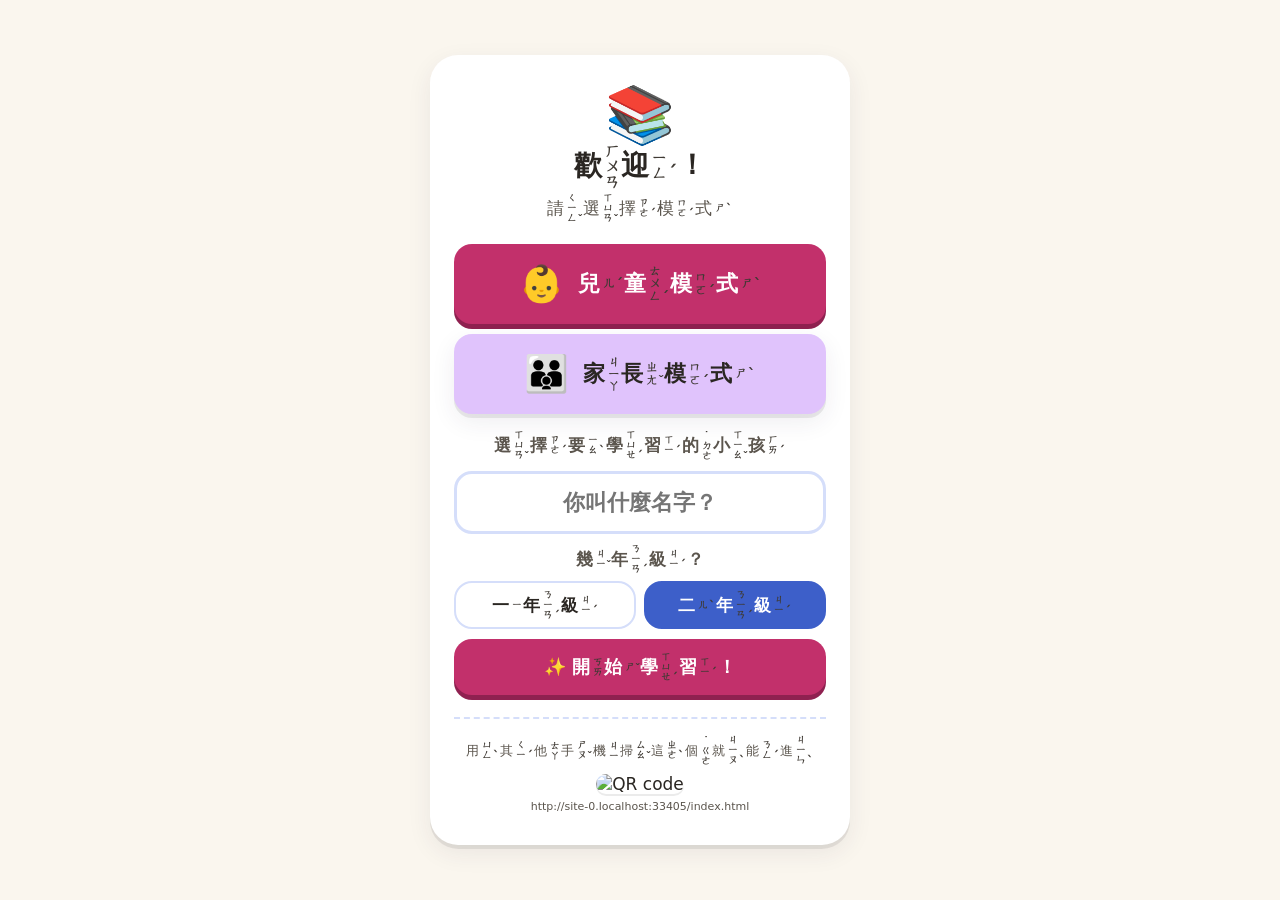
==== index.html @ 781835d9 "一年級國語第一課紙上聽寫（國字、部首、筆畫、語詞），11/19考試提醒 Co-Authored-By: Claude Opus 5.5 <noreply@anthropic.com> Claude-S" ====
<!DOCTYPE html>
<html lang="zh-Hant">
<head>
  <meta charset="UTF-8" />
  <meta name="viewport" content="width=device-width, initial-scale=1.0, maximum-scale=5.0" />
  <meta name="theme-color" content="#ff6fa3" />
  <title>再興 英文・國語・數學 複習 📚</title>
  <link rel="icon" href="data:image/svg+xml,%3Csvg xmlns='http://www.w3.org/2000/svg' viewBox='0 0 100 100'%3E%3Ctext y='.9em' font-size='90'%3E📚%3C/text%3E%3C/svg%3E" />
  <link rel="stylesheet" href="styles.css?v=20261118a" />
</head>
<body>
  <div id="app"></div>
  <script src="data-g1.js?v=20261118a"></script>
  <script src="data.js?v=20261118a"></script>
  <script src="data-zh.js?v=20261118a"></script>
  <script src="data-math.js?v=20261118a"></script>
  <script src="app.js?v=20261118a"></script>
  <script src="sync.js?v=20261118a"></script>
  <script src="modes-guard.js?v=20261118a"></script>
  <script src="modes-play.js?v=20261118a"></script>
  <script src="modes-extra.js?v=20261118a"></script>
  <script src="modes-pen.js?v=20261118a"></script>
  <script src="modes-zh.js?v=20261118a"></script>
  <script src="modes-tone.js?v=20261118a"></script>
  <script src="modes-bopo.js?v=20261118a"></script>
  <script src="modes-zh2.js?v=20261118a"></script>
  <script src="modes-games.js?v=20261118a"></script>
  <script src="modes-learn.js?v=20261118a"></script>
  <script src="modes-blocks.js?v=20261118a"></script>
  <script src="modes-quest.js?v=20261118a"></script>
  <script src="modes-night.js?v=20261118a"></script>
  <script src="modes-math.js?v=20261118a"></script>
  <script src="modes-math2.js?v=20261118a"></script>
  <script src="modes-sheet.js?v=20261118a"></script>
  <script src="data-midterm.js?v=20261118a"></script>
  <script src="modes-midterm.js?v=20261118a"></script>
  <script src="modes-teach.js?v=20261118a"></script>
  <script src="parent.js?v=20261118a"></script>
</body>
</html>
---- styles.css ----
/* === Design tokens === */
:root {
  --font-scale: 1;
  /* 🎨 閱讀配色（家長：適合小孩練習閱讀）：米白紙張底、深棕灰字（對比 13:1）、注音也用深色；按鈕顏色加深，白字對比都 ≥ 4.5:1 */
  --bopo: #3f3a34;
  --line: #e7dccb;
  --bg: #faf6ee;
  --bg-soft: #fffdf8;
  --ink: #2a2622;
  --ink-soft: #5b554d;
  --primary: #3d5fc9;
  --primary-soft: #d5defa;
  --accent: #c2306b;
  --accent-soft: #fbe1ec;
  --success: #1c7d58;
  --success-soft: #c8f0e3;
  --warn: #b35900;
  --warn-soft: #ffe2c2;
  --danger: #c0392b;
  --danger-soft: #ffd1d1;
  --candy-1: #ffd6e0;
  --candy-2: #cdeafe;
  --candy-3: #d0f4de;
  --candy-4: #fff5ba;
  --candy-5: #e0c3fc;
  --shadow: 0 4px 0 rgba(0,0,0,0.08), 0 8px 24px rgba(45,42,74,0.08);
  --radius: 18px;
  --radius-lg: 28px;
  --font: "Comic Sans MS", "PingFang TC", "Microsoft JhengHei", system-ui, -apple-system, sans-serif;
}

* { box-sizing: border-box; }
html, body { margin: 0; padding: 0; }
body {
  font-family: var(--font);
  background: linear-gradient(180deg, var(--bg) 0%, #fff 100%);
  color: var(--ink);
  min-height: 100vh;
  -webkit-tap-highlight-color: transparent;
  font-size: calc(15px * var(--font-scale));
}
@media (min-width: 768px) {
  body { font-size: calc(16px * var(--font-scale)); }
}
@media (min-width: 1024px) {
  body { font-size: calc(17px * var(--font-scale)); }
}

button {
  font-family: inherit;
  cursor: pointer;
  border: none;
  background: none;
  color: inherit;
}

/* === 注音 — 漢字 + 注音欄並排，垂直置中（台灣課本習慣） ===
   結構：<span.zh-pair>
            <span.zh-base>漢字</span>
            <span.zh-bopo>
              <span.bopo-tone>聲調</span>  // ˊˇˋ 在最後一個符號右邊；輕聲 ˙ 在最上方
              <span.bopo-char>注音字</span>
              <span.bopo-char>注音字</span>
            </span>
         </span>
   - .zh-pair: inline-flex，將漢字和注音欄並排，align-items: center → 垂直至中
   - vertical-align: middle 讓整組與旁邊文字（emoji/英文）的中心對齊
   - line-height: 1 避免行高擠壓注音 */
.zh-pair {
  display: inline-flex;
  flex-direction: row;
  align-items: center;
  vertical-align: middle;
  line-height: 1;
  margin-right: 1px;
}
.zh-base {
  display: inline-block;
  line-height: 1;
}
.zh-bopo {
  /* 第 1 欄：注音符號由上往下；第 2 欄：聲調，和最後一個符號同一列 */
  display: inline-grid;
  grid-template-columns: auto;
  grid-auto-rows: auto;
  align-content: center;
  justify-items: center;
  font-size: 0.5em;
  line-height: 1;
  color: var(--ink-soft);
  font-family: "PingFang TC", "Microsoft JhengHei", "Heiti TC", sans-serif;
  font-weight: 700;
  user-select: none;
  letter-spacing: 0;
  white-space: nowrap;
  margin-left: 2px;
}
.bopo-char {
  display: block;
  grid-column: 1;
  line-height: 1;
}
/* 聲調 ˊ ˇ ˋ：最後一個注音符號的右邊（偏上） */
.bopo-tone {
  display: block;
  grid-column: 2;
  line-height: 1;
  font-size: 1.1em;
  font-weight: 900;
  align-self: start;
  justify-self: start;
  margin-left: 1px;
}
/* 輕聲 ˙：最上方、置中 */
.bopo-tone--neutral {
  grid-column: 1;
  grid-row: auto;
  justify-self: center;
  margin-left: 0;
}
/* 注音最小 9px：小字（按鈕、說明）旁的注音也看得清楚 */
.zh-bopo { font-size: max(0.5em, 9px); }
/* Tablet+: bigger bopomofo */
@media (min-width: 768px) {
  .zh-bopo { font-size: max(0.55em, 10px); margin-left: 3px; }
}
/* Give rows containing bopomofo enough vertical room so 3-bopo + tone
   never bumps into the next line. */
.hero, .section, .word-row, .sentence-card, .btn, .cat-card,
.profile-pill, .session-row, .struggle-row, .unit-bar, .kid-stats {
  line-height: 1.5;
}

/* === Header === */
.header {
  position: sticky;
  top: 0;
  z-index: 10;
  background: rgba(255, 248, 240, 0.95);
  backdrop-filter: blur(8px);
  border-bottom: 2px solid var(--primary-soft);
  padding: 10px 12px;
  display: flex;
  align-items: center;
  gap: 8px;
}
.header__back {
  min-width: 48px;
  min-height: 48px;
  border-radius: var(--radius);
  background: var(--primary-soft);
  font-size: 24px;
  display: grid;
  place-items: center;
}
.header__back:hover { background: var(--primary); color: white; }
.header__title {
  flex: 1;
  font-size: calc(20px * var(--font-scale));
  font-weight: 800;
  text-align: center;
}
.header__progress {
  min-width: 60px;
  text-align: right;
  font-weight: 700;
  font-size: calc(16px * var(--font-scale));
  color: var(--ink-soft);
}
.header__tools {
  display: flex;
  gap: 4px;
  align-items: center;
}
.tool-btn {
  width: 36px;
  height: 36px;
  border-radius: 12px;
  background: var(--candy-2);
  font-size: 14px;
  font-weight: 800;
  display: grid;
  place-items: center;
}
.tool-btn--on { background: var(--success); color: white; }

/* === Layout === */
.app {
  max-width: 880px;
  margin: 0 auto;
  padding: 20px 16px 80px;
}

.section {
  margin-top: 28px;
}
.section__title {
  font-size: calc(22px * var(--font-scale));
  font-weight: 800;
  margin: 0 0 12px 0;
  display: flex;
  align-items: center;
  gap: 8px;
}

/* === Profile gate === */
.profile-gate {
  min-height: 100vh;
  display: grid;
  place-items: center;
  padding: 20px;
}
.profile-card {
  max-width: 420px;
  width: 100%;
  background: white;
  border-radius: var(--radius-lg);
  padding: 32px 24px;
  box-shadow: var(--shadow);
  text-align: center;
}
.profile-card h1 { font-size: 28px; margin: 0 0 4px; }
.profile-card p { color: var(--ink-soft); margin: 0 0 20px; }
.profile-card input {
  width: 100%;
  padding: 16px;
  font-size: 22px;
  font-weight: 800;
  border-radius: var(--radius);
  border: 3px solid var(--primary-soft);
  text-align: center;
  font-family: inherit;
}
.profile-card input:focus { outline: none; border-color: var(--primary); }
.profile-list {
  display: grid;
  gap: 8px;
  margin-top: 16px;
}
.profile-pill {
  display: flex;
  align-items: center;
  gap: 12px;
  background: var(--candy-2);
  border-radius: var(--radius);
  padding: 12px 16px;
  font-size: 18px;
  font-weight: 700;
}
.profile-pill button {
  margin-left: auto;
  font-size: 14px;
  color: var(--ink-soft);
  text-decoration: underline;
}

.user-chip {
  background: var(--candy-3);
  padding: 6px 12px;
  border-radius: 999px;
  font-weight: 800;
  font-size: 14px;
  display: inline-flex;
  align-items: center;
  gap: 6px;
}

/* === Home hero === */
.hero {
  background: linear-gradient(135deg, var(--accent-soft), var(--candy-2));
  border-radius: var(--radius-lg);
  padding: 24px;
  box-shadow: var(--shadow);
}
.hero__date {
  font-size: calc(15px * var(--font-scale));
  color: var(--ink-soft);
  margin-bottom: 4px;
}
.hero__title {
  font-size: calc(28px * var(--font-scale));
  font-weight: 900;
  margin: 0 0 16px 0;
  line-height: 1.2;
}
.hero__title small {
  display: block;
  font-size: calc(15px * var(--font-scale));
  color: var(--ink-soft);
  font-weight: 600;
  margin-top: 4px;
}
.hero__words {
  display: flex;
  flex-wrap: wrap;
  gap: 8px;
  margin: 12px 0 16px;
}
.hero__chip {
  background: white;
  padding: 8px 14px;
  border-radius: 999px;
  font-weight: 700;
  font-size: calc(18px * var(--font-scale));
  box-shadow: 0 2px 0 rgba(0,0,0,0.06);
}
.hero__sentence {
  background: white;
  padding: 14px 16px;
  border-radius: var(--radius);
  margin-bottom: 16px;
  font-size: calc(18px * var(--font-scale));
  font-weight: 700;
  display: flex;
  align-items: center;
  gap: 10px;
}
.hero__sentence small {
  display: block;
  color: var(--ink-soft);
  font-weight: 500;
  font-size: calc(14px * var(--font-scale));
  margin-top: 4px;
}
.hero__buttons {
  display: grid;
  grid-template-columns: repeat(2, 1fr);
  gap: 10px;
}

/* === Big buttons === */
.btn {
  min-height: 56px;
  padding: 12px 20px;
  border-radius: var(--radius);
  font-weight: 800;
  font-size: calc(18px * var(--font-scale));
  background: var(--primary);
  color: white;
  box-shadow: var(--shadow);
  transition: transform 0.05s, box-shadow 0.05s;
  display: inline-flex;
  align-items: center;
  justify-content: center;
  gap: 8px;
}
.btn:hover { transform: translateY(-2px); }
.btn:active { transform: translateY(2px); box-shadow: 0 1px 0 rgba(0,0,0,0.08); }
.btn--accent { background: var(--accent); }
.btn--success { background: var(--success); }
.btn--warn { background: var(--warn); }
.btn--danger { background: var(--danger); }
.btn--ghost {
  background: white;
  color: var(--ink);
  border: 2px solid var(--primary-soft);
  box-shadow: 0 2px 0 rgba(0,0,0,0.04);
}
.btn--full { width: 100%; }
.btn--xl { font-size: calc(22px * var(--font-scale)); min-height: 68px; }

/* === Star jar === */
.star-jar {
  background: white;
  border-radius: var(--radius);
  padding: 14px 18px;
  display: flex;
  align-items: center;
  gap: 12px;
  box-shadow: 0 2px 0 rgba(0,0,0,0.04);
}
.star-jar__icon { font-size: 32px; }
.star-jar__count { font-size: calc(20px * var(--font-scale)); font-weight: 900; }
.star-jar__label { font-size: calc(13px * var(--font-scale)); color: var(--ink-soft); }

/* === Streak chip === */
.streak {
  display: inline-flex;
  align-items: center;
  gap: 4px;
  background: var(--warn-soft);
  color: var(--warn);
  font-weight: 800;
  padding: 4px 10px;
  border-radius: 999px;
  font-size: 14px;
  margin-left: 6px;
}
.streak--big {
  font-size: calc(18px * var(--font-scale));
  padding: 6px 14px;
  background: var(--warn);
  color: white;
}

/* === Week grid === */
.weeks {
  display: grid;
  grid-template-columns: repeat(auto-fill, minmax(120px, 1fr));
  gap: 10px;
}
.week-card {
  background: white;
  border-radius: var(--radius);
  padding: 14px 12px;
  box-shadow: var(--shadow);
  text-align: left;
  border: 3px solid transparent;
  transition: transform 0.05s;
}
.week-card:hover { transform: translateY(-2px); }
.week-card--current { border-color: var(--accent); background: var(--accent-soft); }
.week-card--exam { background: var(--warn-soft); }
.week-card__num {
  font-size: calc(14px * var(--font-scale));
  color: var(--ink-soft);
  font-weight: 700;
}
.week-card__date {
  font-size: calc(12px * var(--font-scale));
  color: var(--ink-soft);
  margin-bottom: 4px;
}
.week-card__progress {
  font-size: calc(16px * var(--font-scale));
  font-weight: 800;
  margin-bottom: 6px;
}
.week-card__words {
  font-size: calc(13px * var(--font-scale));
  color: var(--ink-soft);
  line-height: 1.4;
  display: -webkit-box;
  -webkit-line-clamp: 2;
  -webkit-box-orient: vertical;
  overflow: hidden;
}

/* === Category grid === */
.categories {
  display: grid;
  grid-template-columns: repeat(auto-fill, minmax(150px, 1fr));
  gap: 12px;
}
.cat-card {
  border-radius: var(--radius-lg);
  padding: 20px 16px;
  box-shadow: var(--shadow);
  text-align: center;
  transition: transform 0.05s;
}
.cat-card:hover { transform: translateY(-3px) scale(1.02); }
.cat-card__emoji {
  font-size: 48px;
  display: block;
  margin-bottom: 8px;
}
.cat-card__name {
  font-size: calc(20px * var(--font-scale));
  font-weight: 900;
  margin-bottom: 2px;
}
.cat-card__name-en {
  font-size: calc(14px * var(--font-scale));
  color: var(--ink-soft);
  font-weight: 600;
  margin-bottom: 6px;
}
.cat-card__count {
  font-size: calc(13px * var(--font-scale));
  color: var(--ink-soft);
  font-weight: 700;
}

/* === Word list === */
.word-list {
  display: grid;
  grid-template-columns: repeat(auto-fill, minmax(220px, 1fr));
  gap: 10px;
}
.word-row {
  display: flex;
  align-items: center;
  gap: 12px;
  background: white;
  padding: 12px 14px;
  border-radius: var(--radius);
  box-shadow: 0 2px 0 rgba(0,0,0,0.04);
}
.word-row__emoji { font-size: 32px; }
.word-row__en { font-weight: 800; font-size: calc(18px * var(--font-scale)); }
.word-row__zh { font-size: calc(15px * var(--font-scale)); color: var(--ink-soft); }
.word-row__star {
  margin-left: auto;
  font-size: 22px;
}

/* === Mode chooser === */
.modes {
  display: grid;
  grid-template-columns: repeat(auto-fill, minmax(140px, 1fr));
  gap: 10px;
  margin-bottom: 20px;
}

/* === Flashcard === */
.flashcard-wrap {
  perspective: 1200px;
  margin: 24px auto;
  max-width: 480px;
}
.flashcard {
  position: relative;
  width: 100%;
  aspect-ratio: 4 / 5;
  transform-style: preserve-3d;
  transition: transform 0.5s;
  cursor: pointer;
}
.flashcard.flipped { transform: rotateY(180deg); }
.flashcard__face {
  position: absolute;
  inset: 0;
  border-radius: var(--radius-lg);
  background: white;
  box-shadow: var(--shadow);
  display: flex;
  flex-direction: column;
  align-items: center;
  justify-content: center;
  backface-visibility: hidden;
  padding: 20px;
  text-align: center;
}
.flashcard__face--back {
  transform: rotateY(180deg);
  background: linear-gradient(135deg, var(--candy-2), var(--candy-3));
}
.flashcard__emoji { font-size: 96px; line-height: 1; margin-bottom: 12px; }
.flashcard__en { font-size: calc(40px * var(--font-scale)); font-weight: 900; }
.flashcard__zh { font-size: calc(36px * var(--font-scale)); font-weight: 900; }
.flashcard__hint {
  position: absolute;
  bottom: 12px;
  left: 0; right: 0;
  text-align: center;
  font-size: calc(13px * var(--font-scale));
  color: var(--ink-soft);
}

.flash-controls {
  display: grid;
  grid-template-columns: 56px 1fr 56px;
  gap: 10px;
  align-items: center;
  margin: 16px 0;
}
.icon-btn {
  width: 56px;
  height: 56px;
  border-radius: 50%;
  background: var(--primary);
  color: white;
  font-size: 28px;
  display: grid;
  place-items: center;
  box-shadow: var(--shadow);
}
.icon-btn--big {
  width: 72px;
  height: 72px;
  font-size: 36px;
}
.icon-btn--accent { background: var(--accent); }
.icon-btn:disabled { opacity: 0.4; cursor: not-allowed; }
.flash-actions {
  display: grid;
  grid-template-columns: 1fr 1fr;
  gap: 10px;
}

/* === Quiz / Listening === */
.quiz-prompt {
  background: white;
  border-radius: var(--radius-lg);
  padding: 28px 20px;
  text-align: center;
  box-shadow: var(--shadow);
  margin-bottom: 20px;
}
.quiz-prompt__emoji { font-size: 80px; line-height: 1; }
.quiz-prompt__zh { font-size: calc(36px * var(--font-scale)); font-weight: 900; margin-top: 8px; }
.quiz-prompt__hint { font-size: calc(15px * var(--font-scale)); color: var(--ink-soft); margin-top: 6px; }
.quiz-options {
  display: grid;
  grid-template-columns: repeat(2, 1fr);
  gap: 10px;
}
.quiz-option {
  background: white;
  border: 3px solid var(--primary-soft);
  border-radius: var(--radius);
  padding: 18px 14px;
  font-size: calc(24px * var(--font-scale));
  font-weight: 800;
  min-height: 72px;
  text-align: center;
  transition: transform 0.05s;
}
.quiz-option:hover { transform: translateY(-2px); border-color: var(--primary); }
.quiz-option--correct { background: var(--success-soft); border-color: var(--success); }
.quiz-option--wrong { background: var(--danger-soft); border-color: var(--danger); }
.quiz-feedback {
  text-align: center;
  font-size: calc(22px * var(--font-scale));
  font-weight: 800;
  margin: 16px 0;
  min-height: 32px;
}
.quiz-feedback--correct { color: var(--success); }
.quiz-feedback--wrong { color: var(--danger); }

/* === Spelling === */
.spell-input {
  width: 100%;
  padding: 18px;
  font-size: calc(28px * var(--font-scale));
  font-weight: 800;
  border-radius: var(--radius);
  border: 3px solid var(--primary-soft);
  text-align: center;
  font-family: inherit;
  background: white;
}
.spell-input:focus { outline: none; border-color: var(--primary); }
.spell-hint {
  text-align: center;
  font-size: calc(20px * var(--font-scale));
  color: var(--ink-soft);
  margin-top: 8px;
  font-weight: 700;
  letter-spacing: 4px;
}
.spell-actions {
  display: grid;
  grid-template-columns: 1fr 1fr;
  gap: 10px;
  margin-top: 16px;
}

/* === Handwriting (canvas) === */
.write-card {
  background: white;
  border-radius: var(--radius-lg);
  padding: 20px;
  box-shadow: var(--shadow);
  margin-bottom: 14px;
  text-align: center;
}
.write-prompt {
  font-size: calc(22px * var(--font-scale));
  font-weight: 800;
  margin-bottom: 10px;
}
.write-canvas-wrap {
  position: relative;
  width: 100%;
  background: #fffdf6;
  border: 3px dashed var(--primary-soft);
  border-radius: var(--radius);
  overflow: hidden;
  touch-action: none;
}
.write-canvas {
  display: block;
  width: 100%;
  height: 220px;
  cursor: crosshair;
  touch-action: none;
}
.write-guide {
  position: absolute;
  inset: 0;
  display: grid;
  place-items: center;
  font-family: "Comic Sans MS", "Marker Felt", "Bradley Hand", cursive;
  font-weight: 900;
  font-size: 90px;
  color: rgba(45, 42, 74, 0.12);
  pointer-events: none;
  letter-spacing: 6px;
  user-select: none;
}
.write-guide--small { font-size: 56px; }
.write-actions {
  display: grid;
  grid-template-columns: 1fr 1fr;
  gap: 10px;
  margin-top: 14px;
}

/* === Sentence specific === */
.sentence-card {
  background: white;
  border-radius: var(--radius-lg);
  padding: 28px 20px;
  text-align: center;
  box-shadow: var(--shadow);
  margin-bottom: 16px;
}
.sentence-card__en {
  font-size: calc(28px * var(--font-scale));
  font-weight: 900;
  line-height: 1.4;
  margin-bottom: 12px;
}
.sentence-card__zh {
  font-size: calc(24px * var(--font-scale));
  color: var(--ink-soft);
  font-weight: 700;
}
.sentence-list {
  display: grid;
  gap: 10px;
}
.sentence-row {
  background: white;
  border-radius: var(--radius);
  padding: 14px 16px;
  box-shadow: 0 2px 0 rgba(0,0,0,0.04);
}
.sentence-row__week {
  font-size: calc(13px * var(--font-scale));
  color: var(--ink-soft);
  font-weight: 700;
}
.sentence-row__en {
  font-size: calc(20px * var(--font-scale));
  font-weight: 800;
  margin-top: 2px;
}
.sentence-row__zh {
  font-size: calc(16px * var(--font-scale));
  color: var(--ink-soft);
  margin-top: 2px;
}
.sentence-row--current {
  border: 3px solid var(--accent);
  background: var(--accent-soft);
}

.blank-suggest {
  display: flex;
  flex-wrap: wrap;
  gap: 8px;
  justify-content: center;
  margin-top: 16px;
}
.blank-suggest button {
  background: white;
  border: 2px solid var(--primary-soft);
  border-radius: 999px;
  padding: 10px 18px;
  font-weight: 800;
  font-size: calc(20px * var(--font-scale));
  min-height: 48px;
}
.blank-suggest button:hover { border-color: var(--primary); }
.blank-suggest button.picked { background: var(--success-soft); border-color: var(--success); }

/* === Custom exam picker === */
.unit-pick {
  display: grid;
  grid-template-columns: repeat(auto-fill, minmax(180px, 1fr));
  gap: 10px;
}
.unit-pick__item {
  border-radius: var(--radius);
  padding: 14px 16px;
  box-shadow: var(--shadow);
  cursor: pointer;
  border: 3px solid transparent;
  text-align: left;
  position: relative;
}
.unit-pick__item.checked { border-color: var(--success); }
.unit-pick__item.checked::after {
  content: "✓";
  position: absolute;
  top: 6px;
  right: 10px;
  background: var(--success);
  color: white;
  width: 28px;
  height: 28px;
  border-radius: 50%;
  display: grid;
  place-items: center;
  font-weight: 900;
}
.unit-pick__name { font-size: calc(18px * var(--font-scale)); font-weight: 900; margin-bottom: 4px; }
.unit-pick__count { font-size: calc(13px * var(--font-scale)); color: var(--ink-soft); }
.unit-pick__emoji { font-size: 28px; margin-right: 6px; }

.exam-options {
  display: grid;
  grid-template-columns: repeat(auto-fill, minmax(120px, 1fr));
  gap: 8px;
}
.exam-options button {
  padding: 12px 8px;
  border-radius: var(--radius);
  background: var(--candy-2);
  font-weight: 800;
  font-size: calc(16px * var(--font-scale));
  min-height: 56px;
}
.exam-options button.selected { background: var(--primary); color: white; }

/* === Movement break overlay === */
.overlay {
  position: fixed;
  inset: 0;
  background: rgba(0,0,0,0.55);
  display: grid;
  place-items: center;
  z-index: 100;
  padding: 24px;
}
.overlay__card {
  background: white;
  border-radius: var(--radius-lg);
  padding: 32px 28px;
  max-width: 360px;
  text-align: center;
  box-shadow: var(--shadow);
}
.overlay__emoji { font-size: 72px; }
.overlay__text { font-size: calc(22px * var(--font-scale)); font-weight: 900; margin: 10px 0; }
.overlay__count { font-size: 18px; color: var(--ink-soft); margin-bottom: 18px; }

/* === Result screen === */
.result {
  text-align: center;
  padding: 40px 20px;
  background: linear-gradient(135deg, var(--candy-4), var(--candy-3));
  border-radius: var(--radius-lg);
  box-shadow: var(--shadow);
}
.result__emoji { font-size: 80px; line-height: 1; }
.result__score { font-size: calc(42px * var(--font-scale)); font-weight: 900; margin: 12px 0; }
.result__msg { font-size: calc(20px * var(--font-scale)); color: var(--ink-soft); margin-bottom: 20px; }

/* === Misc === */
.empty {
  text-align: center;
  padding: 40px 20px;
  color: var(--ink-soft);
  font-size: calc(18px * var(--font-scale));
}
.progress-bar {
  height: 14px;
  background: white;
  border-radius: 999px;
  overflow: hidden;
  border: 2px solid var(--primary-soft);
}
.progress-bar__fill {
  height: 100%;
  background: linear-gradient(90deg, var(--success), var(--primary));
  transition: width 0.3s;
}

/* === Focus mode (隱藏次要資訊) === */
body.focus .star-jar,
body.focus .section--hide-on-focus { display: none !important; }
body.focus .app { padding-top: 8px; }

/* === Responsive === */
/* Mobile (< 480px) */
@media (max-width: 480px) {
  .app { padding: 14px 12px 60px; }
  .header__title { font-size: calc(15px * var(--font-scale)); }
  .header { padding: 8px 10px; gap: 4px; }
  .header__back { min-width: 40px; min-height: 40px; font-size: 20px; }
  .tool-btn { width: 30px; height: 30px; font-size: 12px; border-radius: 8px; }
  .hero { padding: 16px; }
  .hero__title { font-size: calc(20px * var(--font-scale)); }
  .hero__chip { font-size: calc(14px * var(--font-scale)); padding: 6px 10px; }
  .hero__sentence { font-size: calc(15px * var(--font-scale)); padding: 10px 12px; }
  .section__title { font-size: calc(18px * var(--font-scale)); }
  .btn { font-size: calc(15px * var(--font-scale)); min-height: 48px; padding: 10px 14px; }
  .btn--xl { font-size: calc(18px * var(--font-scale)); min-height: 60px; }
  .flashcard__en, .flashcard__zh { font-size: calc(28px * var(--font-scale)); }
  .flashcard__emoji { font-size: 64px; }
  .quiz-options { grid-template-columns: 1fr; }
  .quiz-prompt { padding: 18px 14px; }
  .quiz-prompt__emoji { font-size: 60px; }
  .quiz-prompt__zh { font-size: calc(24px * var(--font-scale)); }
  .quiz-option { font-size: calc(20px * var(--font-scale)); min-height: 60px; padding: 14px 10px; }
  .sentence-card__en { font-size: calc(20px * var(--font-scale)); }
  .sentence-card__zh { font-size: calc(18px * var(--font-scale)); }
  .write-guide { font-size: 60px; }
  .write-guide--small { font-size: 36px; }
  .cat-card__emoji { font-size: 36px; }
  .cat-card__name { font-size: calc(16px * var(--font-scale)); }
  .star-jar { padding: 10px 14px; }
  .star-jar__icon { font-size: 24px; }
  .star-jar__count { font-size: calc(16px * var(--font-scale)); }
  .profile-card { padding: 20px 16px; }
  .profile-card h1 { font-size: 22px; }
}
/* Tablet (481-1023px) */
@media (min-width: 481px) and (max-width: 1023px) {
  .app { max-width: 720px; }
}
/* Desktop (>= 1024px) */
@media (min-width: 1024px) {
  .app { max-width: 880px; padding: 28px 24px 100px; }
  .hero__title { font-size: calc(32px * var(--font-scale)); }
  .section__title { font-size: calc(24px * var(--font-scale)); }
}

/* === Parent dashboard === */
.kid-grid {
  display: grid;
  grid-template-columns: repeat(auto-fill, minmax(220px, 1fr));
  gap: 10px;
}
.kid-card {
  background: white;
  border-radius: var(--radius-lg);
  padding: 14px 16px;
  box-shadow: var(--shadow);
  text-align: left;
  border: 3px solid transparent;
  transition: transform 0.05s;
  cursor: pointer;
  font-family: inherit;
}
.kid-card:hover { transform: translateY(-2px); border-color: var(--primary-soft); }
.kid-card__name {
  font-size: calc(20px * var(--font-scale));
  font-weight: 900;
  margin-bottom: 6px;
}
.kid-card__stats {
  display: flex;
  gap: 12px;
  font-size: calc(14px * var(--font-scale));
  font-weight: 700;
  color: var(--ink-soft);
  margin-bottom: 4px;
}
.kid-card__date {
  font-size: calc(12px * var(--font-scale));
  color: var(--ink-soft);
}
.kid-stats {
  display: grid;
  grid-template-columns: repeat(2, 1fr);
  gap: 8px;
  margin-bottom: 14px;
}
@media (min-width: 600px) {
  .kid-stats { grid-template-columns: repeat(4, 1fr); }
}
.kid-stats__box {
  background: white;
  border-radius: var(--radius);
  padding: 12px 8px;
  box-shadow: 0 2px 0 rgba(0,0,0,0.04);
  text-align: center;
}
.unit-bars {
  display: grid;
  gap: 8px;
  margin-bottom: 14px;
}
.unit-bar {
  background: white;
  border-radius: var(--radius);
  padding: 10px 14px;
  box-shadow: 0 2px 0 rgba(0,0,0,0.04);
}
.unit-bar__head {
  display: flex;
  align-items: center;
  font-weight: 700;
  font-size: calc(15px * var(--font-scale));
  margin-bottom: 6px;
}
.unit-bar__count {
  margin-left: auto;
  color: var(--ink-soft);
  font-size: calc(13px * var(--font-scale));
}
.progress-bar__fill--warn {
  background: linear-gradient(90deg, var(--danger), var(--warn));
}
.struggle-row {
  display: flex;
  align-items: center;
  gap: 10px;
  background: var(--danger-soft);
  border-radius: var(--radius);
  padding: 10px 14px;
}
.struggle-row__en {
  font-weight: 800;
  font-size: calc(17px * var(--font-scale));
}
.struggle-row__zh {
  color: var(--ink-soft);
  font-size: calc(14px * var(--font-scale));
}
.struggle-row__count {
  margin-left: auto;
  color: var(--danger);
  font-weight: 800;
  font-size: calc(14px * var(--font-scale));
}
.session-row {
  display: flex;
  align-items: center;
  gap: 10px;
  background: white;
  border-radius: var(--radius);
  padding: 8px 12px;
  font-size: calc(13px * var(--font-scale));
  box-shadow: 0 2px 0 rgba(0,0,0,0.04);
  flex-wrap: wrap;
}
.session-row__date { color: var(--ink-soft); min-width: 90px; }
.session-row__mode { font-weight: 800; min-width: 60px; }
.session-row__set { color: var(--ink-soft); flex: 1; word-break: break-all; }
.session-row__score {
  font-weight: 900;
  color: var(--primary);
  min-width: 40px;
  text-align: right;
}
.session-row__score--full {
  color: var(--success);
}
.parent-danger {
  background: var(--danger-soft);
  border-radius: var(--radius-lg);
  padding: 16px;
  margin-top: 24px;
}

/* === Animations === */
@keyframes pop {
  0% { transform: scale(0.7); opacity: 0; }
  60% { transform: scale(1.1); }
  100% { transform: scale(1); opacity: 1; }
}
.pop { animation: pop 0.3s ease-out; }

@keyframes shake {
  0%, 100% { transform: translateX(0); }
  25% { transform: translateX(-6px); }
  75% { transform: translateX(6px); }
}
.shake { animation: shake 0.3s; }

@keyframes confetti-burst {
  0% { transform: scale(0) rotate(0deg); opacity: 1; }
  100% { transform: scale(2) rotate(360deg); opacity: 0; }
}
.burst {
  position: absolute;
  pointer-events: none;
  font-size: 32px;
  animation: confetti-burst 0.6s ease-out forwards;
}
/* === Review picks（首頁 / 自選複習：常錯・還沒學會・自己選）=== */
.review-picks {
  display: grid;
  grid-template-columns: repeat(3, minmax(0, 1fr));
  gap: 8px;
}
.review-pick {
  display: flex;
  flex-direction: column;
  align-items: center;
  gap: 4px;
  padding: 12px 6px;
  border-radius: var(--radius);
  box-shadow: var(--shadow);
  font-weight: 900;
  font-size: calc(15px * var(--font-scale));
  min-width: 0;
  min-height: 100px;
  text-align: center;
  border: 3px solid transparent;
}
.review-pick:disabled { opacity: 0.45; cursor: not-allowed; }
.review-pick--wrong  { background: var(--candy-1); }
.review-pick--todo   { background: var(--candy-3); }
.review-pick--custom { background: var(--candy-5); }
.review-pick__emoji { font-size: 32px; line-height: 1; }
.review-pick__count { font-size: calc(13px * var(--font-scale)); font-weight: 700; color: var(--ink-soft); }

/* === 自選複習 tabs / 單字挑選 === */
.pick-tabs {
  display: grid;
  grid-template-columns: repeat(4, 1fr);
  gap: 6px;
  margin-bottom: 8px;
}
.pick-tab {
  padding: 10px 4px;
  border-radius: var(--radius);
  background: white;
  border: 2px solid var(--candy-2);
  font-weight: 800;
  font-size: calc(15px * var(--font-scale));
  min-height: 52px;
}
.pick-tab--on { background: var(--primary); border-color: var(--primary); color: white; }
.pick-clear {
  margin-left: auto;
  padding: 4px 12px;
  border-radius: 999px;
  background: var(--candy-1);
  font-weight: 700;
  font-size: calc(14px * var(--font-scale));
}
.exam-options button:disabled { opacity: 0.45; cursor: not-allowed; }
.pick-bar .exam-options { grid-template-columns: repeat(auto-fill, minmax(96px, 1fr)); gap: 6px; }
.pick-bar .exam-options button { min-height: 44px; padding: 6px 4px; font-size: calc(15px * var(--font-scale)); }
.word-pick-group { margin-bottom: 14px; }
.word-pick-group__head {
  display: flex;
  align-items: center;
  justify-content: space-between;
  font-weight: 800;
  margin-bottom: 6px;
  font-size: calc(15px * var(--font-scale));
}
.word-pick-group__all {
  padding: 4px 12px;
  border-radius: 999px;
  background: var(--candy-2);
  font-weight: 700;
}
.word-pick { display: flex; flex-wrap: wrap; gap: 6px; }
.word-chip {
  padding: 8px 12px;
  border-radius: 999px;
  background: white;
  border: 2px solid var(--candy-2);
  font-weight: 700;
  font-size: calc(16px * var(--font-scale));
  min-height: 44px;
}
.word-chip.checked { background: var(--success-soft); border-color: var(--success); }


/* === 頂部列：返回 / 標題 / 進度 / ⚙️（手機、平板都不擠）=== */
.header__title {
  min-width: 0;
  overflow: hidden;
  display: -webkit-box;
  -webkit-line-clamp: 2;
  -webkit-box-orient: vertical;
  line-height: 1.6;
}
.header__progress { min-width: 0; white-space: nowrap; }
.header__progress:empty { display: none; }
.header__gear {
  min-width: 48px;
  min-height: 48px;
  border-radius: var(--radius);
  background: var(--candy-5);
  font-size: 22px;
  display: grid;
  place-items: center;
  flex-shrink: 0;
}
@media (max-width: 480px) {
  .header__back, .header__gear { min-width: 44px; min-height: 44px; }
  .header__title { font-size: calc(16px * var(--font-scale)); }
  .header__progress { font-size: calc(14px * var(--font-scale)); }
}

/* === 設定面板 === */
.settings-card { text-align: left; max-width: 420px; width: calc(100% - 32px); max-height: calc(100vh - 32px); overflow-y: auto; }
.settings-card__title { font-size: calc(24px * var(--font-scale)); font-weight: 900; margin-bottom: 8px; text-align: center; }
.settings-row {
  display: flex;
  align-items: center;
  gap: 12px;
  padding: 12px 4px;
  border-bottom: 2px dashed var(--candy-2);
}
.settings-row__emoji { font-size: 28px; width: 36px; text-align: center; font-weight: 900; color: var(--primary); }
.settings-row__text { flex: 1; min-width: 0; }
.settings-row__label { font-weight: 900; font-size: calc(18px * var(--font-scale)); }
.settings-row__desc, .settings-row__value { color: var(--ink-soft); font-size: calc(14px * var(--font-scale)); }
.settings-row__pair { display: flex; gap: 6px; }
.settings-step, .settings-toggle {
  min-width: 56px;
  min-height: 48px;
  border-radius: var(--radius);
  background: var(--candy-2);
  font-weight: 900;
  font-size: calc(18px * var(--font-scale));
}
.settings-toggle { background: #e6e3ef; color: var(--ink-soft); }
.settings-toggle--on { background: var(--success); color: white; }

/* === 兒童看得清楚：說明小字至少 15px === */
.flashcard__hint, .quiz-prompt__hint, .unit-pick__count, .star-jar__label,
.week-card__date, .week-card__progress, .cat-card__count, .review-pick__count {
  font-size: calc(15px * var(--font-scale));
}
.quiz-prompt__hint { margin-top: 10px; }

/* 使用者頁小按鈕放大 */
.profile-pill button { min-height: 44px; min-width: 44px; padding: 8px 12px; border-radius: 12px; background: var(--candy-2); font-weight: 800; }
.profile-pill button:last-child { background: #f3e6ea; color: var(--ink-soft); }

/* 小按鈕至少 44px，小孩手指好點 */
.tool-btn { min-width: 44px; min-height: 44px; }
.word-row .icon-btn { min-width: 44px; }
.review-pick__count { line-height: 1.6; }

/* === 年級標籤（首頁）=== */
.grade-chip {
  display: inline-flex;
  align-items: center;
  gap: 8px;
  margin: 6px 0 2px;
  padding: 6px 12px;
  min-height: 44px;
  border-radius: 999px;
  background: white;
  font-weight: 900;
  font-size: calc(16px * var(--font-scale));
  box-shadow: 0 2px 0 rgba(0,0,0,0.06);
}
.grade-chip__hint {
  font-size: calc(13px * var(--font-scale));
  font-weight: 700;
  color: var(--primary);
}
.settings-row__pair .settings-toggle { min-width: 64px; font-size: calc(15px * var(--font-scale)); }

/* 設定面板：文字不被擠成直排；兩顆按鈕的列（年級、字的大小）按鈕放到第二行 */
.settings-card { padding: 20px 16px; }
.settings-row { flex-wrap: wrap; row-gap: 8px; }
.settings-row__label, .settings-row__value { white-space: nowrap; }
.settings-row__text { flex: 1 1 120px; }
.settings-row__pair { flex: 1 1 100%; padding-left: 48px; }
.settings-row__pair > button { flex: 1; white-space: nowrap; }

.grade-chip { white-space: nowrap; }
.hero__buttons .btn { white-space: nowrap; padding-left: 8px; padding-right: 8px; }

.review-pick { font-size: calc(14px * var(--font-scale)); padding-left: 4px; padding-right: 4px; }

/* =====================================================================
   介面整理（v3）：白色卡片＋淡色邊框為主，顏色只留給重點按鈕
   ===================================================================== */
.app { max-width: 720px; }
.section { margin-top: 24px; }
.section__title { font-size: calc(19px * var(--font-scale)); margin-bottom: 10px; }

/* 狀態列 */
.status-bar { display: flex; gap: 8px; flex-wrap: wrap; margin-bottom: 14px; }
.status-chip {
  display: inline-flex; align-items: center; gap: 6px;
  min-height: 44px; padding: 6px 14px;
  border-radius: 999px; background: white;
  border: 2px solid var(--primary-soft);
  font-weight: 800; font-size: calc(16px * var(--font-scale));
  white-space: nowrap;
}
.status-chip__more { font-size: calc(13px * var(--font-scale)); color: var(--primary); font-weight: 700; }
.status-chip--star { border-color: #ffe08a; background: #fff8dc; margin-left: auto; }

/* 本週 */
.hero { padding: 18px 16px; }
.hero__head { margin-bottom: 12px; }
.hero__title { font-size: calc(26px * var(--font-scale)); margin: 0; }
.hero__sub { color: var(--ink-soft); font-weight: 700; font-size: calc(15px * var(--font-scale)); margin-top: 2px; }
.hero__words { display: grid; grid-template-columns: repeat(2, minmax(0, 1fr)); gap: 8px; }
.hero__word {
  display: flex; align-items: center; gap: 8px;
  background: white; border-radius: 14px; padding: 10px 12px;
  font-weight: 800; font-size: calc(17px * var(--font-scale));
  border: 2px solid transparent; min-width: 0;
  overflow: hidden; text-overflow: ellipsis; white-space: nowrap;
}
.hero__word-emoji { font-size: 22px; flex-shrink: 0; }
.hero__word--done { border-color: var(--success); }
.hero__word--done::after { content: "✓"; margin-left: auto; color: var(--success); font-weight: 900; }
.hero__learned { margin: 10px 2px 12px; font-weight: 800; color: var(--ink-soft); font-size: calc(15px * var(--font-scale)); }
.hero__empty { margin: 4px 0 14px; color: var(--ink-soft); font-weight: 700; }
.hero__sentence {
  display: flex; gap: 10px; align-items: center; width: 100%;
  margin-top: 12px; padding: 12px 14px; border-radius: 14px;
  background: white; text-align: left;
}
.hero__sentence-icon { font-size: 26px; }
.hero__sentence-en { font-weight: 800; font-size: calc(17px * var(--font-scale)); }
.hero__sentence-zh { color: var(--ink-soft); font-size: calc(15px * var(--font-scale)); }

/* 複習卡片 */
.review-picks--2 { grid-template-columns: repeat(2, minmax(0, 1fr)); }
.review-pick { background: white; border: 2px solid var(--candy-2); box-shadow: none; }
.review-pick--wrong  { border-color: #ffc2d4; }
.review-pick--todo   { border-color: #b8ecd8; }
.review-pick--custom { border-color: #d9c4f7; }

/* 進度 */
.progress-head { display: flex; justify-content: space-between; align-items: center; font-weight: 900; font-size: calc(18px * var(--font-scale)); margin-bottom: 8px; }
.progress-head__num { color: var(--primary); }
.progress-note { margin-top: 6px; color: var(--ink-soft); font-size: calc(14px * var(--font-scale)); }
.home-links { display: grid; gap: 8px; margin-top: 16px; }

/* 練習方式：統一白色卡片 */
.mode-grid { display: grid; grid-template-columns: repeat(2, minmax(0, 1fr)); gap: 10px; }
@media (min-width: 600px) { .mode-grid { grid-template-columns: repeat(3, minmax(0, 1fr)); } }
.mode-btn {
  display: flex; flex-direction: column; align-items: center; justify-content: center; gap: 4px;
  min-height: 88px; padding: 10px;
  border-radius: var(--radius); background: white;
  border: 2px solid var(--primary-soft);
  font-weight: 900; font-size: calc(17px * var(--font-scale));
}
.mode-btn:active { border-color: var(--primary); background: var(--candy-2); }
.mode-btn__emoji { font-size: 30px; line-height: 1; }

/* 單字列表：表情 / 文字 / 喇叭 三欄對齊 */
.word-row { display: grid; grid-template-columns: 44px minmax(0, 1fr) 48px; align-items: center; gap: 10px; }
.word-row__text { min-width: 0; }
.word-row__speak {
  width: 48px; height: 48px; border-radius: 50%;
  background: var(--primary-soft); font-size: 22px;
  display: grid; place-items: center;
}

/* 全部單字頁 */
.pick-tabs--2 { grid-template-columns: repeat(2, 1fr); margin-bottom: 14px; }
.list-cards { display: grid; gap: 10px; }
.list-cards--grid { grid-template-columns: repeat(2, minmax(0, 1fr)); }
.list-card {
  display: flex; align-items: center; gap: 12px; width: 100%;
  padding: 14px; border-radius: var(--radius); background: white;
  border: 2px solid var(--candy-2); text-align: left;
}
.list-card--current { border-color: var(--accent); background: #fff5f9; }
.list-card--exam { background: #f7f5fb; }
.list-card--cat { flex-direction: column; align-items: flex-start; gap: 4px; }
.list-card__emoji { font-size: 30px; line-height: 1; }
.list-card__main { flex: 1; min-width: 0; }
.list-card__title { font-weight: 900; font-size: calc(18px * var(--font-scale)); display: flex; align-items: center; gap: 6px; flex-wrap: wrap; }
.list-card__badge { background: var(--accent); color: white; border-radius: 999px; padding: 2px 10px; font-size: calc(13px * var(--font-scale)); }
.list-card__sub { color: var(--ink-soft); font-weight: 700; font-size: calc(14px * var(--font-scale)); }
.list-card__words { color: var(--ink-soft); font-size: calc(14px * var(--font-scale)); white-space: nowrap; overflow: hidden; text-overflow: ellipsis; margin-top: 2px; }
.list-card__side { font-weight: 900; color: var(--primary); white-space: nowrap; }
.list-cards { grid-template-columns: minmax(0, 1fr); }
.list-cards--grid { grid-template-columns: repeat(2, minmax(0, 1fr)); }
.list-card { min-width: 0; }
.status-chip__more { font-size: calc(18px * var(--font-scale)); }
.mode-grid { grid-template-columns: repeat(3, minmax(0, 1fr)); }
.mode-btn { min-height: 84px; font-size: calc(16px * var(--font-scale)); }
/* 自選複習：白色卡片，選到的變綠 */
.unit-pick__item { background: white !important; border: 2px solid var(--candy-2); box-shadow: none; }
.unit-pick__item.checked { background: #effaf5 !important; border-color: var(--success); }
.pick-tab { font-size: calc(16px * var(--font-scale)); }

/* =====================================================================
   記憶練習功能（v4）
   ===================================================================== */
/* 拆音節：兩種顏色交替 */
.syl__part--0 { color: inherit; }
.syl__part--1 { color: var(--primary); }

/* 下次考試卡 */
.exam-card {
  margin-top: 18px; padding: 16px; border-radius: var(--radius-lg);
  background: #fff7e6; border: 3px solid #ffc861;
}
.exam-card__head { display: flex; gap: 10px; align-items: center; }
.exam-card__icon { font-size: 34px; }
.exam-card__title { font-weight: 900; font-size: calc(20px * var(--font-scale)); }
.exam-card__sub { color: var(--ink-soft); font-weight: 700; font-size: calc(14px * var(--font-scale)); }
.exam-card__count { margin: 10px 0 6px; font-weight: 800; font-size: calc(15px * var(--font-scale)); }
.exam-card__btn { margin-top: 12px; background: #ffb020; color: white; }

/* 今天要複習 */
.due-banner {
  display: flex; align-items: center; gap: 12px; width: 100%;
  margin-bottom: 10px; padding: 14px; border-radius: var(--radius);
  background: var(--primary); color: white; text-align: left;
}
.due-banner__icon { font-size: 30px; }
.due-banner__text { flex: 1; }
.due-banner__title { font-weight: 900; font-size: calc(18px * var(--font-scale)); }
.due-banner__sub { font-size: calc(14px * var(--font-scale)); opacity: 0.9; }
.due-banner__go { font-size: 28px; font-weight: 900; }
.due-banner .zh-bopo { color: rgba(255,255,255,0.85); }

/* 字母拼拼樂 */
.spell-slots { display: flex; flex-wrap: wrap; justify-content: center; gap: 6px; margin: 18px 0 8px; }
.spell-gap { width: 18px; }
.spell-slot {
  width: 44px; height: 54px; border-radius: 12px;
  border: 3px dashed var(--primary-soft); background: white;
  font-size: 28px; font-weight: 900; font-family: "Comic Sans MS", "Marker Felt", sans-serif;
}
.spell-slot--filled { border-style: solid; border-color: var(--primary); background: var(--candy-2); }
.spell-tiles { display: flex; flex-wrap: wrap; justify-content: center; gap: 8px; margin: 14px 0; }
.spell-tile {
  width: 56px; height: 60px; border-radius: 14px;
  background: #fff3c4; border: 2px solid #ffd96a; box-shadow: 0 3px 0 #f0c23c;
  font-size: 30px; font-weight: 900; font-family: "Comic Sans MS", "Marker Felt", sans-serif;
}
.spell-tile:active { transform: translateY(2px); box-shadow: 0 1px 0 #f0c23c; }
.spell-tile--used { visibility: hidden; }
@media (max-width: 400px) {
  .spell-slot { width: 40px; height: 48px; font-size: 24px; }
  .spell-tile { width: 48px; height: 54px; font-size: 26px; }
}

/* 翻牌配對 */
.match-hint { text-align: center; color: var(--ink-soft); font-weight: 700; margin: 4px 0 12px; }
.match-grid { display: grid; grid-template-columns: repeat(3, minmax(0, 1fr)); gap: 8px; }
@media (min-width: 600px) { .match-grid--4 { grid-template-columns: repeat(4, minmax(0, 1fr)); } }
.match-card {
  position: relative; min-height: 104px; border-radius: var(--radius);
  background: var(--primary); color: white; padding: 6px;
}
.match-card__back { font-size: 34px; }
.match-card__face { display: none; }
.match-card--open { background: white; color: var(--ink); border: 3px solid var(--primary-soft); }
.match-card--open .match-card__back { display: none; }
.match-card--open .match-card__face { display: flex; flex-direction: column; align-items: center; justify-content: center; gap: 2px; height: 100%; }
.match-card__face--en { font-weight: 900; font-size: calc(18px * var(--font-scale)); word-break: break-word; }
.match-card__emoji { font-size: 30px; }
.match-card__zh { font-weight: 800; font-size: calc(15px * var(--font-scale)); }
.match-card--done { border-color: var(--success); background: #effaf5; }

/* 跟著念 */
.speak-word { font-size: calc(40px * var(--font-scale)); font-weight: 900; margin-top: 6px; }
.speak-step { text-align: center; font-weight: 800; margin: 14px 0 8px; }
.speak-mic {
  display: block; margin: 0 auto; width: 96px; height: 96px; border-radius: 50%;
  background: var(--accent); color: white; font-size: 44px; box-shadow: var(--shadow);
}
.speak-mic--on { animation: pulse 1s infinite; background: #ff3d7f; }
@keyframes pulse { 0%, 100% { transform: scale(1); } 50% { transform: scale(1.08); } }
.speak-heard { text-align: center; color: var(--ink-soft); margin-top: 8px; min-height: 22px; }

/* 手寫：步驟說明＋默寫狀態 */
.write-step { font-weight: 800; margin: 2px 0 8px; color: var(--ink-soft); }
.write-speak { width: 48px; height: 48px; font-size: 22px; margin: 0 auto 8px; }
.write-guide--show { color: var(--ink); }
.write-guide--show .c-guide__zh { color: var(--ink); }
.write-guide--check { color: rgba(78, 201, 168, 0.55); }
.write-canvas-wrap--look { background: white; }

.pick-tabs--3 { grid-template-columns: repeat(3, 1fr); margin-bottom: 14px; }
.quiz-prompt > .icon-btn { margin-left: auto; margin-right: auto; display: grid; }

/* === 家長模式：小孩卡片、年級選擇 === */
.parent-exit {
  min-height: 44px; padding: 0 14px; border-radius: var(--radius);
  background: var(--accent-soft); color: var(--accent); font-weight: 900; white-space: nowrap;
}
.kid-grid { display: grid; gap: 12px; }
@media (min-width: 700px) { .kid-grid { grid-template-columns: repeat(2, minmax(0, 1fr)); } }
.kid-card { background: white; border: 2px solid var(--candy-2); border-radius: var(--radius-lg); padding: 16px; text-align: left; }
.kid-card--active { border-color: var(--accent); }
.kid-card__top { display: flex; align-items: center; gap: 8px; }
.kid-card__now { background: var(--accent); color: white; border-radius: 999px; padding: 2px 10px; font-size: 13px; font-weight: 800; }
.kid-card__label { font-weight: 800; color: var(--ink-soft); margin: 10px 0 6px; font-size: calc(14px * var(--font-scale)); }
.kid-card__actions { display: grid; grid-template-columns: 2fr 1fr; gap: 8px; margin-top: 12px; }
.grade-picker { display: grid; grid-template-columns: repeat(2, 1fr); gap: 8px; }
.grade-picker__btn {
  min-height: 48px; border-radius: var(--radius); background: white;
  border: 2px solid var(--primary-soft); font-weight: 900; font-size: calc(17px * var(--font-scale));
}
.grade-picker__btn--on { background: var(--primary); border-color: var(--primary); color: white; }
.add-kid { background: white; border: 2px solid var(--candy-2); border-radius: var(--radius-lg); padding: 16px; }
.add-kid input { width: 100%; }
.profile-pill__grade { background: var(--candy-2); border-radius: 999px; padding: 2px 10px; font-size: 13px; font-weight: 800; }
.add-kid input {
  width: 100%; padding: 14px; font-size: 20px; font-weight: 800; font-family: inherit;
  border-radius: var(--radius); border: 3px solid var(--primary-soft); text-align: center; box-sizing: border-box;
}
.add-kid input:focus { outline: none; border-color: var(--primary); }
.kid-card__actions .btn { white-space: nowrap; }

/* === 選小孩：整張卡片可點 === */
.kid-list { display: grid; gap: 10px; margin: 6px 0 4px; }
.kid-pick-wrap { position: relative; }
.kid-pick {
  display: flex; align-items: center; gap: 14px; width: 100%;
  min-height: 76px; padding: 12px 52px 12px 16px;
  border-radius: var(--radius-lg); background: white;
  border: 3px solid var(--primary-soft); text-align: left;
}
.kid-pick:active { background: var(--candy-2); }
.kid-pick--active { border-color: var(--accent); }
.kid-pick__avatar { font-size: 34px; line-height: 1; }
.kid-pick__info { flex: 1; min-width: 0; display: flex; flex-direction: column; gap: 2px; }
.kid-pick__name { font-weight: 900; font-size: calc(22px * var(--font-scale)); white-space: nowrap; overflow: hidden; text-overflow: ellipsis; }
.kid-pick__meta { font-weight: 700; color: var(--ink-soft); font-size: calc(15px * var(--font-scale)); }
.kid-pick__go { font-size: 22px; color: var(--accent); font-weight: 900; }
.kid-pick__del {
  position: absolute; top: 50%; right: 8px; transform: translateY(-50%);
  width: 40px; height: 40px; border-radius: 50%;
  background: #f3e6ea; color: var(--ink-soft); font-weight: 900;
}

/* =====================================================================
   國語（注音階段）
   ===================================================================== */
.subject-tabs { display: grid; grid-template-columns: 1fr 1fr; gap: 8px; margin-bottom: 14px; }
.subject-tab {
  min-height: 52px; border-radius: var(--radius); background: white;
  border: 3px solid var(--primary-soft); font-weight: 900; font-size: calc(18px * var(--font-scale));
}
.subject-tab--on { background: var(--primary); border-color: var(--primary); color: white; }
.subject-tab--on .zh-bopo { color: rgba(255,255,255,0.85); }

/* 只有注音的詞：每個字一欄 */
.bopo-word { display: inline-flex; align-items: center; gap: 0.25em; vertical-align: middle; color: var(--ink); }
.bopo-word .zh-bopo { font-size: 1em; color: inherit; margin-left: 0; }
.bopo-word--sm { font-size: calc(18px * var(--font-scale)); }
.bopo-word--lg { font-size: calc(30px * var(--font-scale)); }
.bopo-word--xl { font-size: calc(44px * var(--font-scale)); gap: 0.35em; }
.bopo-word--guide { font-size: 64px; gap: 0.4em; }
.bopo-word .bopo-tone { font-size: 0.9em; }

.zh-chips { display: flex; flex-wrap: wrap; gap: 8px; }
.zh-chip { display: inline-flex; align-items: center; gap: 6px; background: white; border-radius: 14px; padding: 8px 10px; border: 2px solid transparent; }
.zh-chip--done { border-color: var(--success); }
.zh-chip__emoji { font-size: 22px; }
.zh-row__bopo { display: flex; align-items: center; gap: 8px; font-size: calc(22px * var(--font-scale)); }
.zh-row__no { font-size: calc(14px * var(--font-scale)); color: var(--ink-soft); font-weight: 800; }
.zh-note { color: var(--accent); font-size: calc(13px * var(--font-scale)); }
.zh-text { display: grid; gap: 8px; }
.zh-text__line {
  text-align: left; padding: 14px 16px; border-radius: var(--radius); background: white;
  border: 2px solid var(--candy-2); font-size: calc(26px * var(--font-scale)); font-weight: 800;
}
.zh-text__line:active { background: var(--candy-2); }

.zh-card {
  display: flex; flex-direction: column; align-items: center; justify-content: center; gap: 14px;
  width: 100%; min-height: 340px; border-radius: var(--radius-lg); background: white;
  box-shadow: var(--shadow); padding: 20px; margin-bottom: 14px;
}
.zh-card__emoji { font-size: 72px; line-height: 1; }
.zh-card__zh { font-size: calc(46px * var(--font-scale)); font-weight: 900; }

.zh-opts { display: grid; grid-template-columns: repeat(2, minmax(0, 1fr)); gap: 10px; margin-top: 14px; }
.zh-opt {
  min-height: 110px; border-radius: var(--radius); background: white;
  border: 3px solid var(--primary-soft); display: grid; place-items: center; padding: 8px;
}
.zh-opt--ok { border-color: var(--success); background: var(--success-soft); }
.zh-opt--bad { border-color: var(--danger, #ff6b6b); opacity: 0.5; }

.zh-tone-word { margin: 10px 0 4px; }
.zh-tone-target { background: #fff3c4; border-radius: 10px; padding: 2px 4px; }
.zh-tone-target--ask { outline: 3px dashed #ffb020; }
.zh-tone-target--ok { background: var(--success-soft); }
.zh-tones { display: grid; grid-template-columns: repeat(5, minmax(0, 1fr)); gap: 8px; margin-top: 14px; }
.zh-tone-btn {
  min-height: 72px; border-radius: var(--radius); background: white; border: 3px solid var(--primary-soft);
  display: flex; flex-direction: column; align-items: center; justify-content: center; gap: 2px;
  font-weight: 800; font-size: calc(14px * var(--font-scale));
}
.zh-tone-btn__mark { font-size: 32px; font-weight: 900; line-height: 1; min-height: 32px; }
.zh-tone-btn--on { background: var(--primary); border-color: var(--primary); color: white; }
.zh-tone-btn:disabled { opacity: 0.35; }
.zh-tones--sm .zh-tone-btn { min-height: 60px; }

.zh-spell-done { min-height: 1.2em; margin-top: 10px; }
.zh-spell-step { text-align: center; font-weight: 900; margin: 14px 0 4px; font-size: calc(18px * var(--font-scale)); }
.zh-spell-label { text-align: center; font-weight: 800; color: var(--ink-soft); margin-top: 6px; }
.zh-slots { display: flex; flex-direction: column; align-items: center; gap: 6px; margin: 8px 0; }
.zh-slots .spell-slot { width: 60px; height: 56px; font-size: 32px; }
.zh-tone-slot {
  display: grid; place-items: center; width: 60px; height: 40px; border-radius: 12px;
  border: 3px dashed #ffd96a; font-weight: 800; color: var(--ink-soft); font-size: 14px;
}
.zh-tone-slot.spell-slot--filled { border-style: solid; font-size: 28px; color: var(--ink); }

.zh-write-canvas { height: 360px; }
.zh-write-guide { align-items: center; }
.zh-missed { margin-bottom: 8px; display: flex; flex-wrap: wrap; gap: 6px; justify-content: center; }
.zh-missed__title { width: 100%; font-weight: 800; color: var(--ink-soft); }
.zh-word-list { display: grid; grid-template-columns: repeat(auto-fill, minmax(300px, 1fr)); gap: 10px; }
.zh-word-list .zh-row__bopo { font-size: calc(20px * var(--font-scale)); flex-wrap: wrap; }
.zh-write-guide .bopo-word { color: inherit; }
.zh-write-guide.write-guide--show { color: var(--ink); }
.write-guide--show .c-guide__zh { color: var(--ink); }
.zh-tone-slot { font-size: 24px; }

/* =====================================================================
   數學（比長短、高矮、厚薄）
   ===================================================================== */
.subject-tabs--3 { grid-template-columns: repeat(3, 1fr); }
.subject-tabs--3 .subject-tab { font-size: calc(16px * var(--font-scale)); padding: 0 4px; white-space: nowrap; }
.mode-btn__sub { font-size: calc(12px * var(--font-scale)); color: var(--ink-soft); font-weight: 700; }
.m-card { background: white; border-radius: var(--radius-lg); box-shadow: var(--shadow); padding: 16px; text-align: center; }
.m-prompt { font-weight: 900; font-size: calc(24px * var(--font-scale)); line-height: 1.6; margin-bottom: 6px; }
.m-speak { width: 48px; height: 48px; font-size: 22px; margin: 0 auto 8px; }
.m-board { width: 100%; height: auto; display: block; max-height: 420px; }
.m-item { cursor: pointer; }
.m-hit { fill: transparent; stroke: transparent; stroke-width: 4; }
.m-item:active .m-hit { fill: rgba(107, 140, 255, 0.08); }
.m-item--ok .m-hit { stroke: var(--success); fill: rgba(78, 201, 168, 0.12); }
.m-item--bad .m-hit { stroke: var(--danger); fill: rgba(255, 107, 107, 0.1); }
.m-item--bad { animation: shake 0.4s; }
.m-hint { text-align: center; color: var(--ink-soft); font-weight: 700; margin-top: 10px; }
.m-tf { display: grid; grid-template-columns: 1fr 1fr; gap: 12px; margin-top: 14px; }
.m-tf__btn { min-height: 80px; border-radius: var(--radius); font-weight: 900; font-size: calc(26px * var(--font-scale)); border: 3px solid transparent; }
.m-tf__btn--yes { background: var(--success-soft); color: #1b7a5a; }
.m-tf__btn--no { background: var(--danger-soft); color: #b23b3b; }
.m-tf__btn--ok { border-color: var(--success); }
.m-tf__btn:disabled { opacity: 0.4; }
.m-no { font-weight: 800; color: var(--ink-soft); font-size: calc(14px * var(--font-scale)); margin-bottom: 4px; }
.m-tf__btn--neutral { background: var(--candy-2); color: var(--ink); }

/* ===== 數學評量卷原題（照 p.6-7 排版、作答方式跟紙本一樣）===== */
.ws { padding-bottom: 40px; }
.ws-title { background: white; border-radius: var(--radius-lg); box-shadow: var(--shadow); padding: 14px 16px; display: grid; grid-template-columns: 1fr auto; gap: 4px 12px; align-items: center; }
.ws-title__main { font-weight: 900; font-size: calc(22px * var(--font-scale)); }
.ws-title__sub { grid-column: 1; color: var(--ink-soft); font-weight: 700; font-size: calc(15px * var(--font-scale)); }
.ws-score { grid-column: 2; grid-row: 1 / 3; display: flex; align-items: center; gap: 8px; font-weight: 800; color: var(--ink-soft); }
.ws-score__num { display: inline-flex; align-items: center; justify-content: center; min-width: 64px; height: 48px; border: 3px solid #e0393e; border-radius: 10px; color: #e0393e; font-weight: 900; font-size: calc(26px * var(--font-scale)); background: #fff; }
.ws-howto { margin: 10px 0 4px; color: var(--ink-soft); font-weight: 700; font-size: calc(14px * var(--font-scale)); text-align: center; }
.ws-sec { background: white; border-radius: var(--radius-lg); box-shadow: var(--shadow); padding: 12px 12px 14px; margin-top: 14px; }
.ws-sec__head { display: grid; grid-template-columns: auto 1fr auto; gap: 10px; align-items: start; }
.ws-sec__no { display: inline-flex; align-items: center; justify-content: center; width: 36px; height: 36px; border-radius: 50%; background: #ffb020; color: white; font-weight: 900; font-size: calc(18px * var(--font-scale)); }
.ws-sec__instr { font-weight: 800; font-size: calc(17px * var(--font-scale)); line-height: 1.7; padding-top: 2px; }
.ws-grid { display: grid; grid-template-columns: 1fr 1fr; gap: 10px; margin-top: 10px; }
.ws-q { border: 2px solid var(--line); border-radius: var(--radius); padding: 8px; min-width: 0; position: relative; }
.ws-q__head { display: flex; align-items: center; gap: 6px; flex-wrap: wrap; min-height: 28px; }
.ws-q__no { font-weight: 900; font-size: calc(18px * var(--font-scale)); color: var(--ink-soft); }
.ws-q__prompt { font-weight: 800; font-size: calc(16px * var(--font-scale)); line-height: 1.6; }
.ws-q__badge { margin-left: auto; font-size: 22px; }
.ws-board { width: 100%; height: auto; display: block; }
.ws-paren { cursor: pointer; }
.ws-paren__hit { fill: #fff; stroke: transparent; }
.ws-paren:active .ws-paren__hit { fill: rgba(107, 140, 255, 0.12); }
.ws-marks { display: grid; grid-template-columns: 1fr 1fr; gap: 8px; margin-top: 6px; }
.ws-mark { min-height: 48px; border-radius: 12px; border: 3px solid var(--line); background: #fff; font-size: 28px; font-weight: 900; color: var(--ink); }
.ws-mark--on { border-color: #e0393e; color: #e0393e; background: #fff3f3; }
.ws-mark--ok { border-color: #1b9e6a; color: #1b9e6a; background: #effaf5; }
.ws-q--ok { border-color: #1b9e6a; }
.ws-q--bad { border-color: #e0393e; background: #fffafa; }
.ws-q__hint { margin-top: 6px; font-size: calc(14px * var(--font-scale)); font-weight: 700; color: #b23b3b; line-height: 1.6; }
.ws-submit { margin-top: 18px; }
.ws-result { display: grid; gap: 10px; text-align: center; }
.ws-result__big { font-size: calc(44px * var(--font-scale)); font-weight: 900; color: #e0393e; }
.ws-result__msg { font-weight: 800; font-size: calc(18px * var(--font-scale)); line-height: 1.6; }
@media (max-width: 420px) { .ws-grid { grid-template-columns: 1fr; } .ws-q__prompt { font-size: calc(17px * var(--font-scale)); } }
.exam-remind { display: flex; align-items: center; gap: 10px; width: 100%; min-height: 56px; margin-top: 10px; padding: 10px 14px; border-radius: var(--radius); background: #fff7e6; border: 2px solid #ffb020; text-align: left; }
.exam-remind__icon { font-size: 24px; }
.exam-remind__text { flex: 1; font-weight: 800; font-size: calc(16px * var(--font-scale)); line-height: 1.6; }
.exam-remind__go { font-weight: 800; color: #b26a00; white-space: nowrap; }

/* ===== 國語 第七課：符號列、連句子 ===== */
.zh-symbols { display: flex; flex-wrap: wrap; gap: 10px; }
.zh-symbol { min-width: 56px; min-height: 56px; border-radius: 14px; border: 2px solid var(--line); background: white; font-size: 30px; font-weight: 900; }
.zh-symbol:active { background: var(--candy-2); }
.zh-sent__wrap { background: white; border-radius: var(--radius-lg); box-shadow: var(--shadow); padding: 16px; text-align: center; }
.zh-sent { display: flex; flex-wrap: wrap; justify-content: center; align-items: flex-end; gap: 10px; margin: 10px 0; font-size: calc(22px * var(--font-scale)); font-weight: 800; }
.zh-sent__emoji { font-size: 40px; }
.zh-sent__part--on { color: #1b7a5a; }
.zh-sent__blank { display: inline-flex; align-items: center; min-width: 96px; min-height: 44px; padding: 0 12px; border: 2px dashed var(--line); border-radius: 12px; color: var(--ink-soft); font-size: calc(15px * var(--font-scale)); }
.zh-sent__blank--now { border-color: #ffb020; color: #b26a00; background: #fff7e6; }

/* ===== 國語（二年級）生字 ===== */
.c-grid { display: grid; grid-template-columns: repeat(3, minmax(0, 1fr)); gap: 8px; }
@media (min-width: 600px) { .c-grid { grid-template-columns: repeat(6, minmax(0, 1fr)); } }
.c-cell { background: white; border: 2px solid var(--line); border-radius: 14px; padding: 6px 4px 8px; text-align: center; min-height: 44px; }
.c-cell--done { border-color: var(--success); }
.c-cell__top { display: flex; justify-content: space-between; font-size: 12px; color: var(--ink-soft); font-weight: 800; padding: 0 2px; }
.c-cell__zh { font-size: calc(40px * var(--font-scale)); font-weight: 900; line-height: 1.2; margin: 2px 0; }
.c-cell__word { font-size: calc(13px * var(--font-scale)); font-weight: 700; color: var(--ink-soft); }
.zh-chip__char { font-size: calc(22px * var(--font-scale)); font-weight: 900; }
.c-card, .c-qcard { background: white; border-radius: var(--radius-lg); box-shadow: var(--shadow); padding: 18px 16px; text-align: center; }
.c-card__zh { font-size: calc(96px * var(--font-scale)); font-weight: 900; line-height: 1.25; }
.c-card__info { display: flex; flex-wrap: wrap; justify-content: center; gap: 8px 14px; margin: 8px 0; font-weight: 800; color: var(--ink-soft); font-size: calc(15px * var(--font-scale)); }
.c-info { background: var(--candy-2); border-radius: 10px; padding: 6px 10px; }
.c-card__word, .c-prompt { font-size: calc(30px * var(--font-scale)); font-weight: 900; line-height: 1.5; display: flex; flex-wrap: wrap; justify-content: center; align-items: baseline; gap: 4px; }
.c-target .zh-base { color: #d9480f; }
.c-blank .zh-base { color: #b26a00; background: #fff7e6; border: 2px dashed #ffb020; border-radius: 8px; padding: 0 6px; }
.c-big .zh-base { font-size: calc(56px * var(--font-scale)); }
.c-opt__zh { font-size: calc(44px * var(--font-scale)); font-weight: 900; }
.c-write-wrap { position: relative; }
.c-write-grid { position: absolute; inset: 0; background-image: linear-gradient(to right, transparent 49.5%, #ddd 49.5%, #ddd 50.5%, transparent 50.5%), linear-gradient(to bottom, transparent 49.5%, #ddd 49.5%, #ddd 50.5%, transparent 50.5%); pointer-events: none; }
.c-write-guide { display: flex; align-items: center; justify-content: center; }
.c-guide__zh { font-size: 180px; font-weight: 700; line-height: 1; color: #c9c9d6; }
.write-guide--check .c-guide__zh { color: rgba(27, 158, 106, 0.55); }
.c-opt__num { font-size: calc(36px * var(--font-scale)); font-weight: 900; }

/* ===== 🎮 遊樂場 ===== */
.g-intro { text-align: center; color: var(--ink-soft); font-weight: 700; margin: 6px 0 12px; font-size: calc(15px * var(--font-scale)); }
.g-list { display: grid; gap: 12px; }
.g-card { display: flex; align-items: center; gap: 14px; width: 100%; min-height: 96px; padding: 14px 16px; border-radius: var(--radius-lg); border: 3px solid transparent; background: white; box-shadow: var(--shadow); text-align: left; }
.g-card--candy-1 { background: var(--candy-1); } .g-card--candy-2 { background: var(--candy-2); } .g-card--candy-3 { background: var(--candy-3); }
.g-card:active { transform: scale(0.98); }
.g-card__emoji { font-size: 48px; }
.g-card__body { flex: 1; display: grid; gap: 2px; min-width: 0; }
.g-card__name { font-weight: 900; font-size: calc(22px * var(--font-scale)); }
.g-card__desc { font-weight: 700; font-size: calc(14px * var(--font-scale)); color: var(--ink-soft); line-height: 1.5; }
.g-card__best { font-weight: 800; font-size: calc(14px * var(--font-scale)); color: #b26a00; }
.g-card__go { font-size: 24px; color: var(--ink-soft); }
.g-home { display: flex; align-items: center; gap: 12px; width: 100%; min-height: 64px; margin: 0 0 12px; padding: 10px 14px; border-radius: var(--radius-lg); background: linear-gradient(135deg, #ffe08a, #ffb6c1); border: 0; box-shadow: var(--shadow); text-align: left; }
.g-home__emoji { font-size: 34px; }
.g-home__text { flex: 1; font-weight: 900; font-size: calc(18px * var(--font-scale)); line-height: 1.4; }
.g-home__sub { display: block; font-weight: 700; font-size: calc(13px * var(--font-scale)); color: #7a4b2a; }
.g-home__go { font-weight: 900; font-size: 22px; }

.g-app { padding-top: 8px; }
.g-hud { display: flex; align-items: center; gap: 10px; background: white; border-radius: var(--radius); box-shadow: var(--shadow); padding: 8px 14px; margin-bottom: 10px; font-weight: 800; }
.g-hud__item { display: inline-flex; align-items: center; gap: 6px; }
.g-hud__item--right { margin-left: auto; }
.g-hud__num { font-size: calc(24px * var(--font-scale)); font-weight: 900; color: var(--accent); min-width: 1.5em; text-align: center; }
.g-hud__num--hot { color: #e0393e; animation: pulse 0.6s infinite; }
.g-hud__combo { font-weight: 900; color: #e0952e; font-size: calc(15px * var(--font-scale)); }
.g-prompt-row { display: flex; align-items: center; gap: 10px; background: white; border-radius: var(--radius-lg); box-shadow: var(--shadow); padding: 12px 14px; margin-bottom: 12px; min-height: 68px; }
.g-prompt { flex: 1; display: flex; justify-content: center; align-items: center; font-weight: 900; font-size: calc(26px * var(--font-scale)); line-height: 1.5; min-width: 0; }
.g-prompt__inner { display: inline-flex; align-items: center; gap: 8px; flex-wrap: wrap; justify-content: center; }
.g-prompt__emoji { font-size: 36px; }
.g-prompt__en { font-size: calc(32px * var(--font-scale)); letter-spacing: 1px; }
.g-prompt .c-prompt { font-size: calc(28px * var(--font-scale)); }
.g-speak { flex: none; }
.g-count { position: fixed; inset: 0; display: grid; place-items: center; font-size: 120px; font-weight: 900; color: var(--accent); background: rgba(255,255,255,0.6); z-index: 50; pointer-events: none; }
.g-opt__en { font-weight: 900; font-size: calc(22px * var(--font-scale)); }
.g-opt__zh { font-weight: 900; font-size: calc(20px * var(--font-scale)); }
.g-opt__char { font-weight: 900; font-size: calc(38px * var(--font-scale)); }

/* 打地鼠 */
.g-mole-grid { display: grid; grid-template-columns: repeat(3, minmax(0, 1fr)); gap: 10px; }
.g-hole { position: relative; aspect-ratio: 1 / 0.95; border-radius: 18px; background: radial-gradient(ellipse at 50% 85%, #8a5a2b 0 32%, #c9a26b 33% 100%); overflow: hidden; touch-action: manipulation; user-select: none; -webkit-user-select: none; }
.g-hole::after { content: ""; position: absolute; left: 10%; right: 10%; bottom: 6%; height: 22%; border-radius: 50%; background: #5a3a1e; }
.g-mole { position: absolute; left: 6%; right: 6%; bottom: -100%; height: 92%; display: flex; flex-direction: column; align-items: center; justify-content: flex-start; gap: 2px; padding-top: 4px; border-radius: 16px 16px 6px 6px; background: #ffe6c7; border: 3px solid #f2c177; transition: bottom 0.18s ease-out; z-index: 1; }
.g-hole--up .g-mole { bottom: 4%; }
.g-mole__face { font-size: 34px; line-height: 1; }
.g-mole__label { display: flex; align-items: center; justify-content: center; text-align: center; max-width: 100%; padding: 0 4px; overflow: hidden; }
.g-mole__label .g-opt__en { font-size: calc(17px * var(--font-scale)); word-break: break-all; }
.g-mole__label .g-opt__zh { font-size: calc(15px * var(--font-scale)); }
.g-mole__label .g-opt__char { font-size: calc(30px * var(--font-scale)); }
.g-mole__label .bopo-word--sm { transform: scale(0.9); }
.g-hole--hit .g-mole { background: var(--success-soft); border-color: var(--success); }
.g-hole--bad .g-mole { background: var(--danger-soft); border-color: var(--danger, #ff6b6b); animation: shake 0.3s; }
@media (min-width: 600px) { .g-mole__face { font-size: 44px; } .g-mole__label .g-opt__en { font-size: calc(20px * var(--font-scale)); } }

/* 戳氣球 */
.g-sky { position: relative; height: 62vh; min-height: 380px; border-radius: var(--radius-lg); background: linear-gradient(#cdeafe, #eef7ff 70%, #d0f4de); overflow: hidden; box-shadow: var(--shadow); }
.g-balloon { position: absolute; bottom: -140px; width: 21%; min-width: 72px; display: flex; flex-direction: column; align-items: center; background: none; border: 0; padding: 0; animation: g-rise linear forwards; touch-action: manipulation; z-index: 1; }
@keyframes g-rise { from { transform: translateY(0); } to { transform: translateY(calc(-62vh - 180px)); } }
.g-balloon__body { display: flex; align-items: center; justify-content: center; width: 100%; aspect-ratio: 0.85; border-radius: 50% 50% 50% 50% / 45% 45% 55% 55%; background: var(--bc); color: white; font-weight: 900; box-shadow: inset -8px -8px 0 rgba(0,0,0,0.08), 0 4px 10px rgba(0,0,0,0.12); text-align: center; padding: 4px; overflow: hidden; }
.g-balloon__body .g-opt__en { font-size: calc(17px * var(--font-scale)); color: white; word-break: break-all; }
.g-balloon__body .g-opt__zh { font-size: calc(15px * var(--font-scale)); color: white; }
.g-balloon__body .g-opt__char { font-size: calc(34px * var(--font-scale)); color: white; }
.g-balloon__body .zh-bopo, .g-balloon__body .zh-base { color: white; }
.g-balloon__body .bopo-word--sm { color: white; }
.g-balloon__string { width: 2px; height: 34px; background: rgba(0,0,0,0.3); }
.g-balloon--pop .g-balloon__body { background: transparent; box-shadow: none; font-size: 40px; animation: pop 0.25s; }
.g-balloon--pop .g-balloon__string { visibility: hidden; }
.g-balloon--fade { opacity: 0.25; }
.g-balloon:active .g-balloon__body { transform: scale(0.95); }

/* 兔子賽跑 */
.g-track { background: white; border-radius: var(--radius-lg); box-shadow: var(--shadow); padding: 10px 12px; margin-bottom: 12px; display: grid; gap: 8px; }
.g-lane { position: relative; height: 48px; border-radius: 12px; background: repeating-linear-gradient(90deg, #e9f5ee 0 24px, #d0f4de 24px 48px); }
.g-runner { position: absolute; top: 4px; left: 0; font-size: 34px; line-height: 40px; transition: left 0.5s ease-out; }
.g-runner--hop { animation: g-hop 0.4s; }
@keyframes g-hop { 50% { transform: translateY(-14px) scale(1.1); } }
.g-flag { position: absolute; right: 4px; top: 6px; font-size: 30px; }
.g-race-opts { display: grid; grid-template-columns: repeat(2, minmax(0, 1fr)); gap: 10px; }
.g-race-opt { min-height: 72px; }

/* 結束 */
.g-over { background: white; border-radius: var(--radius-lg); box-shadow: var(--shadow); padding: 24px 16px; text-align: center; display: grid; gap: 8px; }
.g-over__emoji { font-size: 64px; }
.g-over__score { font-size: calc(44px * var(--font-scale)); font-weight: 900; color: var(--accent); }
.g-over__best { font-weight: 900; color: #e0952e; font-size: calc(18px * var(--font-scale)); }
.g-over__best--old { color: var(--ink-soft); }
.g-over__msg { font-weight: 800; font-size: calc(18px * var(--font-scale)); }
.g-over__stars { font-weight: 800; color: #b26a00; }
.g-over__btns { display: grid; gap: 10px; max-width: 320px; margin: 8px auto 0; }

/* ===== 二年級數學（modes-math2）===== */
.b2-card-q { text-align: left; }
.b2-text { font-weight: 800; font-size: calc(20px * var(--font-scale)); line-height: 1.9; padding-right: 54px; }
.b2-card-q .m-speak { position: absolute; top: 12px; right: 12px; }
.b2-card-q { position: relative; }
.b2 { margin: 14px 0 4px; }
.b2-row { display: flex; gap: 3px; }
.b2-seg { min-width: 0; min-height: 46px; padding: 4px 0; border-radius: 8px; display: flex; align-items: center; justify-content: center; }
.b2-seg--0 { background: #ffe7a8; } .b2-seg--1 { background: #bfe0ff; } .b2-seg--2 { background: #c8ecd6; }
.b2-seg__label { font-weight: 800; font-size: calc(15px * var(--font-scale)); line-height: 1.5; text-align: center; padding: 0 4px; }
.b2-total { position: relative; margin-top: 6px; text-align: center; }
.b2-brace { display: block; height: 12px; border: 2px solid var(--ink-soft); border-top: 0; border-radius: 0 0 12px 12px; }
.b2-total__label { display: inline-block; margin-top: 4px; font-weight: 800; font-size: calc(15px * var(--font-scale)); }
.b2-v { font-weight: 900; color: var(--ink); }
.b2-q { display: inline-grid; place-items: center; min-width: 30px; height: 28px; border: 2px dashed #e0952e; border-radius: 6px; color: #b26a00; font-weight: 900; background: #fff7e6; }
.b2-bond { display: grid; justify-items: center; gap: 0; margin: 10px auto 0; width: 220px; }
.b2-bond__top, .b2-bond__bottom { display: flex; gap: 60px; }
.b2-bond__lines { width: 120px; height: 26px; background: linear-gradient(to bottom right, transparent 48%, #999 49%, #999 51%, transparent 52%) left / 50% 100% no-repeat, linear-gradient(to bottom left, transparent 48%, #999 49%, #999 51%, transparent 52%) right / 50% 100% no-repeat; }
.b2-bond__cell { min-width: 66px; height: 54px; display: grid; place-items: center; border: 3px solid #8aa; border-radius: 12px; background: white; font-size: 28px; font-weight: 900; }
.b2-bond__top .b2-bond__cell { border-color: #e0952e; }
.b2-bond__cell--q { border-style: dashed; color: #b26a00; background: #fff7e6; }
.b2-eq { margin-top: 10px; text-align: center; font-size: calc(32px * var(--font-scale)); font-weight: 900; letter-spacing: 1px; }
.b2-eq--sm { font-size: calc(26px * var(--font-scale)); }
.b2-vert { width: 150px; margin: 12px auto 0; font-size: 36px; font-weight: 900; font-variant-numeric: tabular-nums; }
.b2-vert__row { display: grid; grid-template-columns: 40px 1fr; text-align: right; line-height: 1.25; }
.b2-vert__line { border-top: 4px solid var(--ink); margin-top: 4px; }
.b2-cmp { display: flex; justify-content: center; align-items: center; gap: 12px; margin-top: 12px; font-size: calc(30px * var(--font-scale)); font-weight: 900; flex-wrap: wrap; }
.b2-cmp__box { display: inline-grid; place-items: center; width: 54px; height: 54px; border: 3px solid var(--ink-soft); border-radius: 10px; color: var(--ink-soft); }
.b2-cards { display: flex; justify-content: center; gap: 12px; margin-top: 12px; }
.b2-card { display: inline-grid; place-items: center; width: 64px; height: 80px; border-radius: 12px; border: 3px solid #b388ff; background: white; font-size: 36px; font-weight: 900; color: #6b4bd6; }
.b2-card--mine { background: #f2ebff; }
.b2-emoji { text-align: center; font-size: 48px; margin-top: 10px; }
.b2-step { margin-top: 12px; }
.b2-step__label { font-weight: 800; font-size: calc(17px * var(--font-scale)); margin: 0 0 8px; line-height: 1.8; }
.b2-opts { display: grid; gap: 10px; }
.b2-opts--sym { grid-template-columns: repeat(3, minmax(0, 1fr)); }
.b2-opt { min-height: 60px; font-size: calc(24px * var(--font-scale)); font-weight: 900; }
.b2-opt--sym { min-height: 76px; font-size: 40px; }
.b2-num-row { text-align: center; font-weight: 800; color: var(--ink-soft); margin-bottom: 6px; }
.b2-pad { max-width: 360px; margin: 0 auto; }
.b2-pad__display { height: 64px; display: grid; place-items: center; background: white; border: 3px solid var(--line); border-radius: 14px; font-size: 40px; font-weight: 900; margin-bottom: 10px; font-variant-numeric: tabular-nums; }
.b2-pad__display--ok { border-color: var(--success); background: var(--success-soft); }
.b2-pad__display--bad { border-color: var(--danger, #ff6b6b); animation: shake 0.3s; }
.b2-pad__keys { display: grid; grid-template-columns: repeat(3, minmax(0, 1fr)); gap: 8px; }
.b2-pad__key { min-height: 58px; border-radius: 14px; border: 2px solid var(--line); background: white; font-size: 28px; font-weight: 900; color: var(--ink); touch-action: manipulation; }
.b2-pad__key:active { background: var(--candy-2); }
.b2-pad__key--soft { background: #f4f4f8; }
.b2-pad__key--ok { background: var(--accent); color: white; border-color: var(--accent); }
.b2-pick3__grid { display: grid; grid-template-columns: repeat(3, minmax(0, 88px)); justify-content: center; gap: 10px; }
.b2-card--btn { width: 100%; height: 84px; }
.b2-card--on { background: #b388ff; color: white; }
.b2-pick3__sum { text-align: center; margin-top: 10px; font-size: 26px; font-weight: 900; }
.b2-note { margin-top: 12px; padding: 10px 12px; border-radius: 12px; background: #fff7e6; color: #8a5a00; font-weight: 700; font-size: calc(14px * var(--font-scale)); line-height: 1.7; }

/* 🏎️ 賽車 */
.g-road { position: relative; height: 56vh; min-height: 360px; border-radius: var(--radius-lg); background: #5b5f6e; overflow: hidden; box-shadow: var(--shadow); border-left: 10px solid #4ec9a8; border-right: 10px solid #4ec9a8; --road-speed: 0.9s; touch-action: manipulation; }
.g-road__lines { position: absolute; inset: 0; background: repeating-linear-gradient(to bottom, #fff 0 34px, transparent 34px 72px) 33.33% 0 / 4px 72px repeat-y, repeating-linear-gradient(to bottom, #fff 0 34px, transparent 34px 72px) 66.66% 0 / 4px 72px repeat-y; animation: g-road-move var(--road-speed) linear infinite; opacity: 0.8; }
@keyframes g-road-move { from { background-position: 33.33% 0, 66.66% 0; } to { background-position: 33.33% 72px, 66.66% 72px; } }
.g-gates { position: absolute; left: 0; right: 0; top: -18%; display: grid; grid-template-columns: repeat(3, 1fr); gap: 8px; padding: 0 8px; z-index: 1; pointer-events: none; }
.g-gate { min-height: 66px; display: grid; place-items: center; border-radius: 14px; background: #fff; border: 4px solid #ffb020; box-shadow: 0 4px 0 rgba(0,0,0,0.2); padding: 4px; text-align: center; overflow: hidden; }
.g-gate__label .g-opt__en { font-size: calc(17px * var(--font-scale)); word-break: break-all; }
.g-gate__label .g-opt__zh { font-size: calc(15px * var(--font-scale)); }
.g-gate__label .g-opt__char { font-size: calc(32px * var(--font-scale)); }
.g-gate__label .g-opt__num { font-size: calc(26px * var(--font-scale)); }
.g-gate--ok { border-color: var(--success); background: var(--success-soft); }
.g-gate--bad { border-color: var(--danger, #ff6b6b); background: var(--danger-soft); }
.g-car { position: absolute; bottom: 12%; left: 50%; transform: translateX(-50%) rotate(-90deg); font-size: 58px; line-height: 1; transition: left 0.18s ease-out; z-index: 2; pointer-events: none; }
.g-car--boost { animation: g-boost 0.5s; }
.g-car--crash { animation: g-crash 0.9s; }
@keyframes g-boost { 50% { transform: translateX(-50%) translateY(-24px) rotate(-90deg) scale(1.1); } }
@keyframes g-crash { 0% { transform: translateX(-50%) rotate(-90deg); } 100% { transform: translateX(-50%) rotate(630deg); } }
.g-lane-btns { position: absolute; inset: 0; display: grid; grid-template-columns: repeat(3, 1fr); z-index: 3; }
.g-lane-btn { background: transparent; border: 0; min-height: 44px; }
.g-lane-btn--on { background: linear-gradient(to top, rgba(255,255,255,0.18), transparent 45%); }
.g-speed { margin-top: 8px; text-align: center; font-weight: 800; color: var(--ink-soft); }
.g-speed__bar { color: #e0952e; letter-spacing: 2px; }
.g-prompt__math { font-size: calc(32px * var(--font-scale)); font-weight: 900; letter-spacing: 1px; }
.g-opt__num { font-weight: 900; font-size: calc(26px * var(--font-scale)); }
.g-mole__label .g-opt__num { font-size: calc(24px * var(--font-scale)); }
.g-balloon__body .g-opt__num { font-size: calc(28px * var(--font-scale)); color: white; }

/* =====================================================================
   v7 視覺升級：遊樂場（背景主題、特效、星星）＋整體排版
   ===================================================================== */

/* --- 特效層 --- */
.g-fx { position: fixed; inset: 0; pointer-events: none; z-index: 80; overflow: hidden; }
.g-fx__pop { position: absolute; transform: translate(-50%, -50%); font-size: 34px; font-weight: 900; color: #ffb020; -webkit-text-stroke: 2px #fff; text-shadow: 0 3px 0 rgba(0,0,0,0.15); animation: g-fx-pop 0.9s ease-out forwards; }
.g-fx__pop--bad { color: #ff5a5a; font-size: 40px; }
@keyframes g-fx-pop { 0% { opacity: 0; transform: translate(-50%, -30%) scale(0.6); } 20% { opacity: 1; transform: translate(-50%, -60%) scale(1.15); } 100% { opacity: 0; transform: translate(-50%, -160%) scale(1); } }
.g-fx__bit { position: absolute; font-size: 22px; transform: translate(-50%, -50%); animation: g-fx-bit 0.8s ease-out forwards; }
@keyframes g-fx-bit { to { transform: translate(calc(-50% + var(--dx)), calc(-50% + var(--dy))) scale(0.4); opacity: 0; } }
.g-fx__confetti { position: absolute; top: -20px; width: 10px; height: 16px; border-radius: 3px; animation: g-confetti linear forwards; }
@keyframes g-confetti { to { transform: translateY(110vh) rotate(var(--rot)); } }

/* --- 遊戲共用：舞台填滿畫面 --- */
.g-root { min-height: 100vh; min-height: 100dvh; }
.g-app { display: flex; flex-direction: column; min-height: calc(100dvh - 74px); max-width: 860px; padding-bottom: 24px; }
.g-root--mole { background: linear-gradient(#e7f8d9, #c9edb0); }
.g-root--balloon { background: linear-gradient(#d7efff, #f2f9ff); }
.g-root--race { background: linear-gradient(#fff4d6, #e3f6d0); }
.g-root--car { background: linear-gradient(#e6ecff, #f4f1ff); }
.g-root .header { background: rgba(255, 255, 255, 0.75); border-bottom: 0; box-shadow: 0 2px 10px rgba(45, 42, 74, 0.06); }

.g-hud { background: transparent; box-shadow: none; padding: 0; gap: 8px; margin-bottom: 10px; }
.g-hud__pill { display: inline-flex; align-items: center; gap: 6px; background: white; border-radius: 999px; padding: 6px 16px 6px 8px; box-shadow: 0 3px 0 rgba(0,0,0,0.08); }
.g-hud__pill--right { margin-left: auto; padding: 6px 16px; }
.g-hud__icon { display: grid; place-items: center; width: 34px; height: 34px; border-radius: 50%; background: #fff3c4; font-size: 20px; }
.g-hud__num { font-size: calc(26px * var(--font-scale)); }
.g-hud__num--right { color: var(--ink); font-size: calc(22px * var(--font-scale)); }
.g-hud__combo { background: linear-gradient(135deg, #ff9f43, #ff6fa3); color: white; border-radius: 999px; padding: 4px 14px; font-size: calc(18px * var(--font-scale)); box-shadow: 0 3px 0 rgba(0,0,0,0.12); animation: pulse 0.8s infinite; }
.g-hud__combo:empty { display: none; }
.g-prompt-row { border: 4px solid white; background: rgba(255,255,255,0.92); box-shadow: 0 6px 0 rgba(0,0,0,0.06), 0 10px 26px rgba(45,42,74,0.1); min-height: 84px; }
.g-prompt { font-size: calc(30px * var(--font-scale)); }
.g-speak { width: 56px; height: 56px; font-size: 26px; }

/* 倒數 */
.g-count { background: rgba(255,255,255,0.35); backdrop-filter: blur(2px); }
.g-count__ring { width: 180px; height: 180px; border-radius: 50%; display: grid; place-items: center; background: white; box-shadow: 0 10px 0 rgba(0,0,0,0.08), 0 0 0 12px rgba(255,111,163,0.25); }
.g-count__num { font-size: 96px; font-weight: 900; color: var(--accent); }
.g-count--go .g-count__ring { box-shadow: 0 10px 0 rgba(0,0,0,0.08), 0 0 0 12px rgba(78,201,168,0.35); }
.g-count--go .g-count__num { font-size: 40px; color: #1b9e6a; }
.g-count__num--bump { animation: g-bump 0.45s ease-out; }
@keyframes g-bump { 0% { transform: scale(0.4); opacity: 0; } 60% { transform: scale(1.2); opacity: 1; } 100% { transform: scale(1); } }

/* 結束畫面 */
.g-over { margin: auto 0; padding: 30px 20px 26px; border: 4px solid white; background: linear-gradient(#fffdf5, #fff); }
.g-over__emoji { font-size: 80px; animation: g-float 2s ease-in-out infinite; }
@keyframes g-float { 50% { transform: translateY(-8px); } }
.g-over__rating { display: flex; justify-content: center; gap: 10px; }
.g-over__star { font-size: 56px; color: #e4e2ee; transform: scale(0.6); animation: g-star 0.4s ease-out forwards; }
.g-over__star--on { color: #ffc531; text-shadow: 0 4px 0 #e0952e; }
@keyframes g-star { to { transform: scale(1); } }
.g-over__score { font-size: calc(52px * var(--font-scale)); }

/* --- 🐹 打地鼠：草地＋土堆洞口＋木牌 --- */
.g-mole-grid { flex: 1; align-content: center; max-width: 640px; width: 100%; margin: 0 auto; gap: 14px; padding: 16px; border-radius: 28px; background: radial-gradient(circle at 20% 15%, rgba(255,255,255,0.35) 0 8%, transparent 9%), radial-gradient(circle at 80% 85%, rgba(255,255,255,0.25) 0 6%, transparent 7%), linear-gradient(#8fd16a, #6dbb4f); box-shadow: inset 0 -8px 0 rgba(0,0,0,0.08); }
.g-hole { background: radial-gradient(ellipse 46% 20% at 50% 82%, #3e2611 0 98%, transparent 100%), radial-gradient(ellipse 58% 30% at 50% 84%, #a06b3b 0 98%, transparent 100%); aspect-ratio: 1 / 1; border-radius: 20px; }
.g-hole::after { display: none; }
.g-mole { left: 14%; right: 14%; height: 86%; background: none; border: 0; justify-content: flex-start; clip-path: inset(-40% -20% 18% -20%); transition: bottom 0.2s cubic-bezier(.3,1.6,.6,1); }
.g-hole--up .g-mole { bottom: 10%; }
.g-mole__face { order: 2; font-size: 54px; filter: drop-shadow(0 3px 0 rgba(0,0,0,0.15)); }
.g-mole__label { order: 1; background: #fffaf0; border: 3px solid #c08a52; border-radius: 12px; padding: 4px 8px; min-height: 40px; min-width: 80%; box-shadow: 0 3px 0 rgba(0,0,0,0.12); }
.g-hole--hit .g-mole__label { background: var(--success-soft); border-color: var(--success); }
.g-hole--bad .g-mole__label { background: var(--danger-soft); border-color: var(--danger); }
.g-hole--hit .g-mole, .g-hole--bad .g-mole { background: none; border: 0; }
@media (min-width: 600px) { .g-mole__face { font-size: 68px; } .g-mole-grid { gap: 20px; padding: 22px; } }

/* --- 🎈 戳氣球：天空、太陽、雲、山丘 --- */
.g-sky { flex: 1; height: auto; min-height: 420px; background: linear-gradient(#8fd3ff, #d9f1ff 70%); border: 4px solid white; }
.g-sky__scenery { position: absolute; inset: 0; pointer-events: none; }
.g-sun { position: absolute; top: 14px; right: 18px; font-size: 54px; animation: g-spin 16s linear infinite; }
@keyframes g-spin { to { transform: rotate(360deg); } }
.g-cloud { position: absolute; font-size: 64px; opacity: 0.95; animation: g-drift linear infinite; }
.g-cloud--1 { top: 8%; animation-duration: 38s; }
.g-cloud--2 { top: 26%; font-size: 48px; animation-duration: 52s; animation-delay: -20s; }
.g-cloud--3 { top: 44%; font-size: 40px; animation-duration: 64s; animation-delay: -40s; }
@keyframes g-drift { from { transform: translateX(-120px); left: 0; } to { transform: translateX(110vw); left: 0; } }
.g-hills { position: absolute; left: -10%; right: -10%; bottom: -40px; height: 110px; border-radius: 50% 50% 0 0; background: radial-gradient(ellipse at 30% 0, #8fd16a 0 60%, transparent 61%), radial-gradient(ellipse at 75% 10%, #6dbb4f 0 55%, transparent 56%); }
.g-balloon { width: 22%; min-width: 80px; z-index: 2; }
.g-balloon__body { position: relative; border-radius: 50% 50% 48% 48% / 55% 55% 45% 45%; box-shadow: inset -10px -12px 0 rgba(0,0,0,0.12), 0 6px 14px rgba(0,0,0,0.15); animation: g-sway 2.4s ease-in-out infinite; }
.g-balloon__body::before { content: ""; position: absolute; top: 14%; left: 20%; width: 22%; height: 16%; border-radius: 50%; background: rgba(255,255,255,0.55); transform: rotate(-30deg); }
.g-balloon__body::after { content: ""; position: absolute; bottom: -8px; left: 50%; transform: translateX(-50%); border: 8px solid transparent; border-top-color: var(--bc); border-bottom: 0; }
@keyframes g-sway { 0%, 100% { transform: rotate(-4deg); } 50% { transform: rotate(4deg); } }
.g-balloon--pop .g-balloon__body::before, .g-balloon--pop .g-balloon__body::after { display: none; }
.g-balloon__string { height: 46px; background: rgba(60,60,80,0.35); }

/* --- 🏁 兔子賽跑：跑道 --- */
.g-track { border: 4px solid white; padding: 12px; background: linear-gradient(#a7dd7f, #8fd16a); }
.g-lane { height: 64px; border-radius: 16px; background: repeating-linear-gradient(90deg, #f1c27d 0 36px, #e8b46a 36px 72px); box-shadow: inset 0 -5px 0 rgba(0,0,0,0.1); }
.g-runner { font-size: 46px; line-height: 56px; top: 2px; filter: drop-shadow(0 3px 0 rgba(0,0,0,0.15)); }
.g-flag { right: 0; top: 0; bottom: 0; width: 34px; display: grid; place-items: center; font-size: 26px; border-radius: 0 16px 16px 0; background: repeating-conic-gradient(#333 0 25%, #fff 0 50%) 0 0 / 14px 14px; }
.g-race-opts { flex: 1; align-content: start; }
.g-race-opt { min-height: 88px; font-size: calc(22px * var(--font-scale)); border-width: 3px; box-shadow: 0 5px 0 rgba(0,0,0,0.08); background: white; }
.g-race-opt:active { transform: translateY(3px); box-shadow: 0 2px 0 rgba(0,0,0,0.08); }

/* --- 🏎️ 賽車：路邊樹木往後跑、柏油路、加速 --- */
.g-road { flex: 1; height: auto; min-height: 440px; background: #77c45a; border: 4px solid white; border-left-width: 4px; border-right-width: 4px; }
.g-road__asphalt { position: absolute; top: 0; bottom: 0; left: 13%; right: 13%; background: linear-gradient(90deg, #f5f5f5 0 6px, #575b6a 6px calc(100% - 6px), #f5f5f5 calc(100% - 6px)); }
.g-road__asphalt .g-road__lines { inset: 0; }
.g-gates { left: 13%; right: 13%; padding: 0 6px; }
.g-roadside { position: absolute; top: 0; bottom: 0; width: 13%; display: flex; flex-direction: column; justify-content: space-around; align-items: center; font-size: 28px; animation: g-side var(--road-speed, 0.9s) linear infinite; }
.g-roadside--l { left: 0; } .g-roadside--r { right: 0; animation-delay: -0.4s; }
@keyframes g-side { from { transform: translateY(-12%); } to { transform: translateY(12%); } }
.g-car { font-size: 72px; bottom: 9%; filter: drop-shadow(0 6px 4px rgba(0,0,0,0.35)); }
.g-lane-btns { left: 13%; right: 13%; }
.g-lane-btn--on { background: linear-gradient(to top, rgba(255,255,255,0.22), transparent 50%); }
.g-road--boost .g-road__lines { animation-duration: 0.18s; }
.g-road--boost::after { content: ""; position: absolute; inset: 0; pointer-events: none; background: repeating-linear-gradient(90deg, transparent 0 40px, rgba(255,255,255,0.18) 40px 42px); animation: g-road-move 0.2s linear infinite; }
.g-gate { min-height: 72px; border-width: 4px; border-radius: 16px 16px 8px 8px; position: relative; }
.g-gate::before, .g-gate::after { content: ""; position: absolute; bottom: -14px; width: 6px; height: 14px; background: #ffb020; border-radius: 0 0 3px 3px; }
.g-gate::before { left: 10px; } .g-gate::after { right: 10px; }

/* --- 遊樂場首頁卡片 --- */
.g-card { min-height: 112px; border: 4px solid white; box-shadow: 0 6px 0 rgba(0,0,0,0.06), 0 12px 24px rgba(45,42,74,0.08); }
.g-card__emoji { display: grid; place-items: center; width: 78px; height: 78px; flex: none; border-radius: 24px; background: rgba(255,255,255,0.75); font-size: 46px; box-shadow: inset 0 -4px 0 rgba(0,0,0,0.06); }
.g-card__go { display: grid; place-items: center; width: 48px; height: 48px; border-radius: 50%; background: var(--accent); color: white; font-size: 20px; box-shadow: 0 4px 0 #d94f86; }
.g-card:active .g-card__go { transform: translateY(3px); box-shadow: 0 1px 0 #d94f86; }
.g-list { gap: 14px; }
@media (min-width: 700px) { .g-list { grid-template-columns: 1fr 1fr; } .g-card { flex-direction: column; text-align: center; padding: 20px 16px; } .g-card__body { justify-items: center; } }

/* --- 首頁與整體排版 --- */
body { background: radial-gradient(circle at 10% 0%, #ffe9f2 0, transparent 35%), radial-gradient(circle at 95% 10%, #e3ecff 0, transparent 35%), linear-gradient(180deg, #fff8f0 0%, #fff 60%); background-attachment: fixed; }
.header { background: rgba(255, 255, 255, 0.82); border-bottom: 0; box-shadow: 0 2px 12px rgba(45, 42, 74, 0.07); }
.header__back { box-shadow: 0 3px 0 rgba(0,0,0,0.08); }
.subject-tab { border: 0; background: white; box-shadow: 0 4px 0 rgba(0,0,0,0.07); position: relative; }
.subject-tab--en.subject-tab--on { background: linear-gradient(135deg, #6b8cff, #8aa4ff); }
.subject-tab--zh.subject-tab--on { background: linear-gradient(135deg, #ff6fa3, #ff94bd); }
.subject-tab--math.subject-tab--on { background: linear-gradient(135deg, #2fb88c, #5cd3a9); }
.subject-tab--on { box-shadow: 0 4px 0 rgba(0,0,0,0.15); }
.subject-tab--on::after { content: ""; position: absolute; left: 50%; bottom: -9px; transform: translateX(-50%); border: 9px solid transparent; border-bottom: 0; border-top-color: inherit; }
.subject-tab--en.subject-tab--on::after { border-top-color: #7a98ff; } .subject-tab--zh.subject-tab--on::after { border-top-color: #ff82b0; } .subject-tab--math.subject-tab--on::after { border-top-color: #45c69b; }
.status-chip { box-shadow: 0 3px 0 rgba(0,0,0,0.06); }
.hero { position: relative; overflow: hidden; border: 4px solid white; box-shadow: 0 6px 0 rgba(0,0,0,0.05), 0 14px 30px rgba(45,42,74,0.1); }
.hero::after { content: ""; position: absolute; right: -40px; top: -40px; width: 140px; height: 140px; border-radius: 50%; background: rgba(255,255,255,0.35); pointer-events: none; }
.g-home { border: 4px solid white; min-height: 76px; box-shadow: 0 6px 0 rgba(0,0,0,0.06), 0 12px 24px rgba(255,111,163,0.18); background: linear-gradient(135deg, #ffd56b, #ff9ec4 60%, #c7a6ff); }
.g-home__emoji { display: grid; place-items: center; width: 56px; height: 56px; border-radius: 18px; background: rgba(255,255,255,0.7); font-size: 34px; animation: g-float 2.4s ease-in-out infinite; }
.g-home__go { display: grid; place-items: center; width: 44px; height: 44px; border-radius: 50%; background: white; color: var(--accent); }
.mode-btn { border: 0; background: white; box-shadow: 0 5px 0 rgba(0,0,0,0.06), 0 8px 18px rgba(45,42,74,0.06); transition: transform 0.08s; }
.mode-btn:active { transform: translateY(3px); box-shadow: 0 2px 0 rgba(0,0,0,0.06); }
.mode-btn__emoji { display: grid; place-items: center; width: 54px; height: 54px; border-radius: 18px; background: var(--candy-2); margin: 0 auto 4px; font-size: 30px; }
.mode-grid > .mode-btn:nth-child(5n+2) .mode-btn__emoji { background: var(--candy-1); }
.mode-grid > .mode-btn:nth-child(5n+3) .mode-btn__emoji { background: var(--candy-3); }
.mode-grid > .mode-btn:nth-child(5n+4) .mode-btn__emoji { background: var(--candy-4); }
.mode-grid > .mode-btn:nth-child(5n+5) .mode-btn__emoji { background: var(--candy-5); }
.section__title { font-size: calc(21px * var(--font-scale)); }
.btn--accent { box-shadow: 0 5px 0 #d94f86; }
.btn--accent:active { transform: translateY(3px); box-shadow: 0 2px 0 #d94f86; }
.exam-remind { box-shadow: 0 4px 0 rgba(224,149,46,0.25); }
.list-card, .word-row, .m-card, .c-card, .c-qcard, .zh-card, .write-card { border-radius: var(--radius-lg); }

/* --- 🧠 學習：先學一學、記一記、結束時的複習 --- */
.g-teach { position: fixed; inset: 0; z-index: 70; display: grid; place-items: center; padding: 16px; background: rgba(45, 42, 74, 0.45); backdrop-filter: blur(3px); overflow-y: auto; }
.g-teach__panel { width: 100%; max-width: 640px; max-height: calc(100dvh - 32px); overflow-y: auto; background: #fffdf7; border-radius: 28px; border: 5px solid white; box-shadow: 0 10px 0 rgba(0,0,0,0.08), 0 24px 50px rgba(0,0,0,0.25); padding: 20px 18px; display: grid; gap: 12px; animation: pop 0.3s ease-out; }
.g-teach__head { text-align: center; font-weight: 900; font-size: calc(26px * var(--font-scale)); }
.g-teach__sub { text-align: center; font-weight: 700; color: var(--ink-soft); font-size: calc(15px * var(--font-scale)); line-height: 1.7; }
.l-cards { display: grid; grid-template-columns: repeat(2, minmax(0, 1fr)); gap: 10px; }
@media (min-width: 600px) { .l-cards { grid-template-columns: repeat(3, minmax(0, 1fr)); } }
.l-card { display: grid; gap: 6px; align-content: start; background: white; border-radius: 20px; padding: 12px 10px; border: 3px solid #ffe0ec; box-shadow: 0 4px 0 rgba(0,0,0,0.06); text-align: center; min-height: 44px; }
.l-card--seen { border-color: var(--success); }
.l-card--big { border-color: #ffd36b; padding: 16px; }
.l-card__main { display: grid; justify-items: center; gap: 4px; }
.l-card__emoji { font-size: 44px; line-height: 1.1; }
.l-card--big .l-card__emoji { font-size: 64px; }
.l-card__word { font-size: calc(24px * var(--font-scale)); font-weight: 900; letter-spacing: 1px; }
.l-card--big .l-card__word { font-size: calc(36px * var(--font-scale)); }
.l-card__zh { font-size: calc(17px * var(--font-scale)); font-weight: 800; color: var(--ink-soft); }
.l-card__zhbig { font-size: calc(26px * var(--font-scale)); font-weight: 900; }
.l-card--big .l-card__zhbig { font-size: calc(40px * var(--font-scale)); }
.l-card__char { font-size: calc(56px * var(--font-scale)); font-weight: 900; line-height: 1.2; }
.l-card--big .l-card__char { font-size: calc(84px * var(--font-scale)); }
.l-card__meta { font-weight: 800; color: #b26a00; font-size: calc(14px * var(--font-scale)); }
.l-card__tip { background: #fff7e6; border-radius: 12px; padding: 6px 8px; font-weight: 700; color: #7a4b00; font-size: calc(14px * var(--font-scale)); line-height: 1.8; }
.l-card--big .l-card__tip { font-size: calc(17px * var(--font-scale)); padding: 10px 12px; }
.l-tech { background: linear-gradient(135deg, #eaf3ff, #f3ecff); border-radius: 18px; padding: 12px 14px; border: 3px solid white; }
.l-tech__title { font-weight: 900; font-size: calc(18px * var(--font-scale)); margin-bottom: 4px; }
.l-tech__body { font-weight: 700; color: var(--ink-soft); line-height: 1.8; font-size: calc(15px * var(--font-scale)); }
.l-mathex { background: white; border-radius: 20px; padding: 14px; border: 3px solid #d9ecff; display: grid; gap: 8px; text-align: center; }
.l-mathex__q { font-size: calc(34px * var(--font-scale)); font-weight: 900; }
.l-mathex__ans { font-size: calc(22px * var(--font-scale)); font-weight: 900; color: #1b9e6a; display: flex; justify-content: center; align-items: center; gap: 6px; }
.l-mathex__steps { text-align: left; background: #f4fbff; border-radius: 12px; padding: 10px 12px; font-weight: 700; line-height: 1.9; font-size: calc(16px * var(--font-scale)); }
.l-summary { display: grid; gap: 10px; text-align: left; margin-top: 6px; }
.l-summary__title { font-weight: 900; font-size: calc(17px * var(--font-scale)); }
.l-summary__list { display: grid; grid-template-columns: repeat(2, minmax(0, 1fr)); gap: 8px; }
.l-summary__chip { display: grid; gap: 4px; background: white; border: 3px solid #ffe0ec; border-radius: 16px; padding: 8px; text-align: center; min-height: 44px; }
.l-summary__chip--math { font-size: calc(22px * var(--font-scale)); font-weight: 900; place-items: center; }
.l-summary__chip .l-card__emoji { font-size: 32px; }
.l-summary__chip .l-card__char { font-size: calc(40px * var(--font-scale)); }
.g-app--paused .g-balloon, .g-app--paused .g-balloon__body, .g-app--paused .g-cloud, .g-app--paused .g-road__lines, .g-app--paused .g-roadside { animation-play-state: paused !important; }
.g-over { max-height: none; }

/* === 📍 聲調放哪裡（modes-tone.js）=== */
.tp-syl { display: inline-grid; grid-template-columns: auto minmax(0.7em, auto); grid-auto-rows: auto; align-items: center; justify-items: center;
  font-family: "PingFang TC", "Microsoft JhengHei", "Heiti TC", sans-serif; font-weight: 700; line-height: 1; color: var(--ink); font-size: 52px; }
.tp-sym { padding: 2px 0; }
.tp-mark { font-size: 1.05em; font-weight: 900; min-width: 0.6em; min-height: 0.3em; text-align: left; justify-self: start; align-self: center; line-height: 0.8; color: var(--accent); }
.tp-mark--top { min-height: 0.45em; justify-self: center; text-align: center; line-height: 0.6; }
.tp-mark--dot { font-size: 1.5em; }
.tp-syl--sm { font-size: 32px; }
.tp-syl--xs { font-size: 15px; color: inherit; }
.tp-syl--ok .tp-mark { color: #1f9e7d; }
.tp-syl--bad .tp-mark { color: var(--danger); }
.tp-syl--fixed .tp-mark { color: #1f9e7d; animation: pop 0.4s ease; }
/* 可以點的虛線框 */
.tp-syl--slots { gap: 4px 6px; font-size: 56px; }
.tp-slot { width: 52px; height: 52px; min-height: 44px; border: 3px dashed var(--primary); border-radius: 12px; background: var(--bg-soft);
  font-size: 48px; font-weight: 900; color: var(--ink); line-height: 1; padding: 0; display: flex; align-items: center; justify-content: center; }
.tp-slot--top { width: 52px; height: 44px; }
.tp-slot:active { transform: scale(0.95); }
.tp-slot--ok { border-style: solid; border-color: var(--success); background: var(--success-soft); color: #1f7a62; animation: pop 0.4s ease; }
.tp-slot--bad { border-style: solid; border-color: var(--danger); background: var(--danger-soft); color: var(--danger); animation: shake 0.4s ease; }
.tp-slot--hint { border-color: var(--warn); background: var(--warn-soft); animation: pulse 0.9s ease-in-out infinite; }
.tp-syl--done .tp-slot:not(.tp-slot--ok) { border-color: transparent; background: transparent; }

.tp-card { background: white; border: 2px solid var(--primary-soft); border-radius: var(--radius-lg); padding: 14px; text-align: center; display: grid; gap: 12px; justify-items: center; }
.tp-retry { font-weight: 900; color: var(--warn); }
.tp-ask { font-weight: 900; font-size: calc(20px * var(--font-scale)); display: flex; align-items: center; gap: 6px; justify-content: center; flex-wrap: wrap; }
.tp-ask__emoji { font-size: 26px; }
.tp-word { display: inline-flex; align-items: center; gap: 8px; min-height: 52px; padding: 6px 16px; border-radius: 999px; border: 2px solid var(--candy-2); background: var(--bg-soft); font-size: 22px; font-weight: 900; }
.tp-word__emoji { font-size: 30px; }
.tp-word__zh { font-size: 30px; letter-spacing: 2px; }
.tp-word__hit { color: var(--accent); text-decoration: underline 3px; text-underline-offset: 6px; }
.tp-place { display: flex; align-items: center; gap: 14px; justify-content: center; }
.tp-chip { display: inline-flex; align-items: center; justify-content: center; width: 60px; height: 60px; border-radius: 16px; background: var(--accent-soft); border: 3px solid var(--accent); font-size: 44px; font-weight: 900; color: var(--accent); }
.tp-arrow { font-size: 26px; color: var(--ink-soft); }
.tp-opts { display: grid; grid-template-columns: repeat(3, minmax(0, 1fr)); gap: 10px; width: 100%; }
.tp-opt { min-height: 140px; border-radius: var(--radius); border: 3px solid var(--candy-2); background: var(--bg-soft); display: flex; align-items: center; justify-content: center; padding: 6px; }
.tp-opt .tp-syl { font-size: 40px; }
.tp-opt--ok { border-color: var(--success); background: var(--success-soft); animation: pop 0.4s ease; }
.tp-opt--bad { border-color: var(--danger); background: var(--danger-soft); opacity: 0.7; }
.tp-find { display: flex; flex-wrap: wrap; gap: 10px; justify-content: center; }
.tp-find__col { display: inline-flex; align-items: center; gap: 4px; min-height: 120px; min-width: 76px; padding: 6px 10px; border-radius: var(--radius); border: 3px solid var(--candy-2); background: var(--bg-soft); }
.tp-find__zh { font-size: 34px; font-weight: 900; color: var(--ink); }
.tp-find__col--ok { border-color: var(--success); background: var(--success-soft); }
.tp-find__col--fine { border-color: var(--candy-3); opacity: 0.6; }
.tp-rule { margin-top: 12px; background: var(--candy-4); border-radius: var(--radius); padding: 10px 12px; display: grid; gap: 8px; justify-items: center; }
.tp-rule__text { font-weight: 900; font-size: calc(17px * var(--font-scale)); }
.tp-rule__ex, .tp-intro__ex { display: flex; gap: 14px; justify-content: center; flex-wrap: wrap; }
.tp-rule__cell { position: relative; display: inline-flex; align-items: center; justify-content: center; background: white; border-radius: 14px; padding: 6px 12px 6px 8px; }
.tp-rule__tag { position: absolute; right: -6px; top: -8px; width: 24px; height: 24px; border-radius: 50%; font-size: 15px; font-weight: 900; color: white; display: flex; align-items: center; justify-content: center; }
.tp-rule__tag--ok { background: var(--success); }
.tp-rule__tag--bad { background: var(--danger); }
.tp-intro { display: grid; gap: 14px; }
.tp-intro__title { font-weight: 900; font-size: calc(24px * var(--font-scale)); text-align: center; }
.tp-intro__rules { display: grid; gap: 12px; }
.tp-intro__rule { background: white; border: 2px solid var(--primary-soft); border-radius: var(--radius-lg); padding: 14px 10px; display: grid; gap: 10px; justify-items: center; }
.tp-intro__rule .tp-syl { font-size: 40px; }
.tp-intro__rule .tp-rule__cell { background: var(--bg-soft); }
.tp-intro__say { font-weight: 900; font-size: calc(18px * var(--font-scale)); text-align: center; }
.tp-intro__tip { background: var(--candy-4); border-radius: var(--radius); padding: 10px 12px; font-weight: 700; line-height: 1.8; }
.tp-missed { display: flex; flex-wrap: wrap; gap: 8px; justify-content: center; }
.tp-missed__item { display: inline-flex; align-items: center; gap: 4px; min-height: 64px; padding: 4px 10px; border-radius: 14px; border: 2px solid var(--candy-2); background: white; }
.tp-missed__item .tp-find__zh { font-size: 26px; }
.tp-home { display: flex; align-items: center; gap: 12px; width: 100%; min-height: 64px; margin: 0 0 12px; padding: 10px 14px; border-radius: var(--radius-lg);
  background: white; border: 3px solid var(--accent); box-shadow: var(--shadow); text-align: left; color: var(--ink); }
.tp-home__icon { display: inline-flex; align-items: center; justify-content: center; width: 48px; height: 52px; border-radius: 12px; background: var(--accent-soft); color: var(--accent); }
.tp-home__text { flex: 1; font-weight: 900; font-size: calc(18px * var(--font-scale)); line-height: 1.4; }
.tp-home__sub { display: block; font-weight: 700; font-size: calc(13px * var(--font-scale)); color: var(--ink-soft); }
.tp-home__go { font-weight: 900; font-size: 22px; color: var(--accent); }
@media (max-width: 380px) {
  .tp-syl--slots { font-size: 48px; }
  .tp-opt .tp-syl { font-size: 34px; }
  .tp-opt { min-height: 120px; }
}

/* 小撇步 🔊 朗讀按鈕（modes-learn.js tipEl / mathStepsEl / techEl）*/
.l-say { display: flex; align-items: center; gap: 8px; text-align: left; }
.l-say__text { flex: 1; min-width: 0; }
.l-say__btn { flex: none; width: 44px; height: 44px; border-radius: 50%; border: 2px solid #ffd36b; background: white; font-size: 20px; display: flex; align-items: center; justify-content: center; padding: 0; box-shadow: 0 2px 0 rgba(0,0,0,0.06); }
.l-say__btn:active { transform: scale(0.94); }
.l-card__hear { display: block; width: 100%; background: none; border: 0; padding: 0; min-height: 44px; color: inherit; font: inherit; }
.l-steps { margin: 0; padding-left: 1.4em; display: grid; gap: 4px; }
.l-steps li { padding-left: 2px; }
.l-steps li::marker { font-weight: 900; color: var(--primary); }
.l-mathex__steps.l-say { align-items: flex-start; }
/* ⏸ 遊戲暫停鍵 */
.g-pause-btn { flex: none; width: 48px; height: 48px; border-radius: 50%; border: 3px solid white; background: #ffd36b; font-size: 22px; display: flex; align-items: center; justify-content: center; padding: 0; box-shadow: var(--shadow); }
.g-pause-btn:active { transform: scale(0.94); }
.g-pause .g-teach__panel { text-align: center; }
.g-pause__icon { font-size: 56px; line-height: 1.1; }
/* 打地鼠：注音標籤不要被切掉（三個符號的字也要看得完整）*/
.g-mole__label { overflow: visible; flex: none; }
.g-mole__label .bopo-word--sm { transform: none; font-size: calc(16px * var(--font-scale)); gap: 0.2em; }
@media (min-width: 600px) { .g-mole__label .bopo-word--sm { font-size: calc(22px * var(--font-scale)); } }
/* 聲調位置：最後一個注音的右上角 / 右下角 */
.tp-mark.tp-ur { align-self: start; }
.tp-mark.tp-lr { align-self: end; }
.tp-syl--slots .tp-slot { width: 50px; height: 46px; }
.tp-write-btn { background: white; border: 3px solid var(--accent); color: var(--accent); }
/* ✍️ 手寫過關考 */
.tw-board { position: relative; width: 100%; max-width: 420px; height: 340px; border-radius: var(--radius-lg); border: 3px dashed var(--primary-soft);
  background: repeating-linear-gradient(0deg, transparent 0 39px, #eef3ff 39px 40px), white; touch-action: none; overflow: hidden; }
.tw-board--ok { border-style: solid; border-color: var(--success); }
.tw-syl { position: absolute; left: 38%; top: 50%; transform: translate(-50%, -50%); display: flex; flex-direction: column; align-items: center;
  font-family: "PingFang TC", "Microsoft JhengHei", "Heiti TC", sans-serif; font-weight: 700; font-size: 64px; line-height: 1.05; color: var(--ink); pointer-events: none; }
.tw-sym { display: block; }
.tw-canvas { position: absolute; inset: 0; width: 100%; height: 100%; touch-action: none; cursor: crosshair; }
.tw-ghost { position: absolute; transform: translate(-50%, 0); font-size: 56px; font-weight: 900; color: var(--warn); pointer-events: none; line-height: 1; opacity: 0; }
.tw-ghost--on { animation: tw-blink 1s ease-in-out 3; }
@keyframes tw-blink { 0%, 100% { opacity: 0; } 50% { opacity: 0.9; } }
.tw-btns { display: grid; grid-template-columns: repeat(3, minmax(0, 1fr)); gap: 8px; width: 100%; max-width: 420px; }
.tw-btns .btn { padding-left: 4px; padding-right: 4px; }
.tw-tonehint { min-height: 24px; font-weight: 800; color: var(--ink-soft); }
.tw-tonehint__mark { font-size: 28px; color: var(--accent); font-weight: 900; }
@media (max-width: 380px) { .tw-board { height: 300px; } .tw-syl { font-size: 56px; } }
/* 聲調示意：貼在符號旁邊的固定位置（右上角／右下角差很多，一看就分得出來）*/
.tp-syl:not(.tp-syl--slots) { grid-template-columns: auto; padding-right: 0.75em; }
.tp-sym--rel { position: relative; }
.tp-mark--abs { position: absolute; left: 100%; margin-left: 0.06em; min-width: 0; min-height: 0; font-size: 0.85em; line-height: 1; }
.tp-mark--abs.tp-ur { top: -0.12em; }
.tp-mark--abs.tp-lr { bottom: -0.12em; }
.tp-mark--abs.tp-mid { top: 50%; transform: translateY(-50%); }
.tp-mark--top { display: flex; justify-content: center; align-items: flex-end; min-height: 0.45em; }
.tp-dotglyph { display: inline-block; width: 0.26em; height: 0.26em; border-radius: 50%; background: currentColor; vertical-align: middle; }
.tp-mark--top .tp-dotglyph { width: 0.2em; height: 0.2em; }
.tp-slot .tp-dotglyph { width: 12px; height: 12px; }
.tp-chip .tp-dotglyph { width: 14px; height: 14px; }
.tw-ghost .tp-dotglyph { width: 14px; height: 14px; }
.tw-tonehint__mark .tp-dotglyph { width: 9px; height: 9px; }

/* === 🧱 積木圖解（modes-blocks.js）=== */
.bk { display: grid; gap: 10px; }
.bk-title { text-align: center; font-size: calc(30px * var(--font-scale)); font-weight: 900; }
.bk-stage { min-height: 170px; display: grid; place-items: center; background: #f6f9ff; border-radius: 18px; padding: 12px 8px; overflow: hidden; }
.bk-row { display: flex; align-items: center; justify-content: center; gap: 10px; flex-wrap: wrap; }
.bk-op { font-size: 30px; font-weight: 900; color: var(--ink-soft); }
.bk-ans { font-size: 34px; font-weight: 900; color: #1b9e6a; }
.bk-num { display: grid; justify-items: center; gap: 4px; }
.bk-blocks { display: flex; align-items: flex-end; gap: 8px; }
.bk-tens { display: flex; gap: 3px; align-items: flex-end; }
.bk-ones { display: grid; grid-template-columns: repeat(5, 13px); gap: 2px; align-content: end; }
.bk-rod { display: inline-block; width: 13px; height: 132px; border-radius: 3px; background: repeating-linear-gradient(180deg, var(--c) 0 11px, rgba(255,255,255,0.75) 11px 13px); box-shadow: inset 0 0 0 1px rgba(0,0,0,0.12); }
.bk-rod--mini { height: 40px; background: repeating-linear-gradient(180deg, var(--c) 0 3px, rgba(255,255,255,0.75) 3px 4px); }
.bk-cube { display: inline-block; width: 13px; height: 13px; border-radius: 3px; background: var(--c); box-shadow: inset 0 0 0 1px rgba(0,0,0,0.12); }
.bk-x { opacity: 0.28; position: relative; }
.bk-x::after { content: ""; position: absolute; inset: -2px; background: linear-gradient(45deg, transparent 44%, #e0245e 44% 56%, transparent 56%); }
.bk-glow { animation: bk-glow 1s ease-in-out infinite; }
@keyframes bk-glow { 50% { transform: translateY(-3px); filter: brightness(1.15) drop-shadow(0 0 4px rgba(78,201,168,0.9)); } }
.bk-label { font-size: 22px; font-weight: 900; color: var(--ink); }
.bk-frame { display: grid; grid-template-columns: repeat(5, 30px); grid-template-rows: repeat(2, 30px); gap: 3px; padding: 4px; background: #fff; border: 3px solid #c9d6ff; border-radius: 10px; }
.bk-cell { display: grid; place-items: center; background: #f2f5ff; border-radius: 6px; }
.bk-dot { width: 22px; height: 22px; border-radius: 50%; background: var(--c); }
.bk-legend { display: flex; align-items: center; justify-content: center; gap: 6px; margin-bottom: 8px; font-weight: 800; color: var(--ink-soft); font-size: calc(14px * var(--font-scale)); }
.bk-say { background: #fff7e6; border-radius: 14px; padding: 8px 10px; font-weight: 800; font-size: calc(17px * var(--font-scale)); line-height: 1.8; }
.bk-dots { display: flex; justify-content: center; gap: 6px; }
.bk-dotnav { width: 10px; height: 10px; border-radius: 50%; background: #dfe5f5; }
.bk-dotnav--on { background: var(--accent); }
.bk-navrow { display: grid; grid-template-columns: 1fr 1.4fr; gap: 10px; }
.bk-nav[disabled] { opacity: 0.4; }
.b2-help { margin-top: 10px; }
.b2-help--hot { border-color: var(--accent); color: var(--accent); animation: pulse 1.2s ease-in-out 2; }
@media (max-width: 380px) { .bk-frame { grid-template-columns: repeat(5, 24px); grid-template-rows: repeat(2, 24px); } .bk-dot { width: 18px; height: 18px; } .bk-rod { height: 110px; } }
/* 積木小動畫：一個一個跳出來、一個一個打叉、方塊長成一條 */
.bk-in { animation: bk-in 0.45s cubic-bezier(.3,1.6,.6,1) both, bk-glow 1s ease-in-out infinite; animation-delay: calc(var(--i) * 0.12s), calc(var(--i) * 0.12s + 0.45s); }
@keyframes bk-in { from { transform: scale(0) translateY(-14px); opacity: 0; } to { transform: scale(1); opacity: 1; } }
.bk-xin::after { transform-origin: left center; animation: bk-strike 0.35s ease-out both; animation-delay: calc(var(--i) * 0.18s + 0.2s); }
.bk-xin { animation: bk-fade 0.35s ease-out both; animation-delay: calc(var(--i) * 0.18s + 0.2s); opacity: 1; }
@keyframes bk-strike { from { transform: scaleX(0); } to { transform: scaleX(1); } }
@keyframes bk-fade { from { opacity: 1; } to { opacity: 0.28; } }
.bk-form { animation: bk-form 1.2s cubic-bezier(.3,1.3,.6,1) both, bk-glow 1s ease-in-out 1.2s infinite; transform-origin: bottom center; }
@keyframes bk-form { 0% { transform: scaleY(0.1); } 60% { transform: scaleY(1.08); } 100% { transform: scaleY(1); } }
.bk-label--in { animation: pop 0.4s ease-out 0.5s both; }
.bk-auto { width: 100%; background: white; border: 3px solid var(--primary-soft); }
@media (prefers-reduced-motion: reduce) { .bk-in, .bk-xin, .bk-xin::after, .bk-form, .bk-label--in { animation: none !important; } }

/* === 🎮 學習遊戲（modes-quest.js）=== */
.qs-intro { background: white; border: 2px solid var(--primary-soft); border-radius: var(--radius); padding: 10px 12px; font-weight: 800; line-height: 1.9; margin-bottom: 10px; }
.qs-tip { background: var(--candy-4); border-radius: var(--radius); padding: 8px 12px; font-weight: 700; line-height: 1.9; margin: 8px 0; font-size: calc(15px * var(--font-scale)); }
.qs-chapter { text-align: center; font-weight: 800; color: var(--ink-soft); margin: 6px 0 10px; }
.qs-chips { display: flex; flex-wrap: wrap; gap: 8px; }
.qs-chip { display: inline-flex; align-items: center; gap: 6px; min-height: 48px; padding: 6px 12px; border-radius: 999px; border: 2px solid var(--primary-soft); background: white; font-weight: 800; font-size: calc(15px * var(--font-scale)); }
.qs-chip--on { border-color: var(--accent); background: var(--accent-soft); }
.qs-entry { margin-bottom: 14px; }
.g-card--small { min-height: 64px; }
.g-list--timed { opacity: 0.95; }
/* 題卡 */
.qz-prompt { display: flex; align-items: center; justify-content: center; gap: 10px; background: white; border: 2px solid var(--primary-soft); border-radius: var(--radius-lg); padding: 14px; min-height: 90px; }
.qz-prompt__q { font-size: calc(26px * var(--font-scale)); font-weight: 900; text-align: center; }
.qz-prompt__q .g-prompt__emoji { font-size: 40px; margin-right: 6px; }
.qz-speak { width: 52px; height: 52px; font-size: 24px; flex: none; }
.qz-opts { display: grid; grid-template-columns: repeat(2, minmax(0, 1fr)); gap: 10px; margin-top: 12px; }
.qz-opt { min-height: 72px; font-size: calc(20px * var(--font-scale)); }
.qz-teach { margin-top: 10px; }
/* 陀螺 */
.qt-pick { display: grid; grid-template-columns: repeat(3, minmax(0, 1fr)); gap: 10px; margin: 10px 0; }
.qt-pick__item { display: grid; justify-items: center; gap: 6px; padding: 12px 6px; border-radius: var(--radius); border: 3px solid var(--primary-soft); background: white; font-weight: 900; min-height: 130px; }
.qt-pick__item--locked { opacity: 0.55; filter: grayscale(0.6); }
.qt-pick__lock { font-size: calc(12px * var(--font-scale)); color: var(--ink-soft); }
.qt-top { position: relative; width: 84px; height: 84px; display: grid; place-items: center; }
.qt-top--sm { width: 64px; height: 64px; }
.qt-top__disc { position: absolute; inset: 0; border-radius: 50%; background: conic-gradient(var(--c1), var(--c2), var(--c1), var(--c2), var(--c1)); box-shadow: 0 6px 0 rgba(0,0,0,0.15), inset 0 0 0 4px rgba(255,255,255,0.6); }
.qt-top__core { position: relative; width: 46%; height: 46%; border-radius: 50%; background: white; display: grid; place-items: center; font-size: 22px; box-shadow: 0 2px 4px rgba(0,0,0,0.2); }
.qt-top--sm .qt-top__core { font-size: 18px; }
.qt-top--spin .qt-top__disc, .qt-dish .qt-top__disc { animation: qt-spin 0.5s linear infinite; }
@keyframes qt-spin { to { transform: rotate(360deg); } }
.qt-hud { display: grid; grid-template-columns: 1fr auto 1fr; gap: 8px; align-items: center; margin-bottom: 8px; }
.qt-hud__side { display: grid; gap: 4px; }
.qt-hud__side--cpu { text-align: right; }
.qt-hud__name { font-weight: 900; font-size: calc(14px * var(--font-scale)); }
.qt-hud__vs { font-weight: 900; color: var(--accent); font-size: 20px; }
.qt-hp { height: 14px; border-radius: 999px; background: #e9ecf5; overflow: hidden; }
.qt-hp__fill { height: 100%; border-radius: 999px; background: linear-gradient(90deg, #4ec9a8, #9be15d); transition: width 0.5s ease; }
.qt-hp--cpu .qt-hp__fill { background: linear-gradient(90deg, #ff6b6b, #ffb020); margin-left: auto; }
.qt-arena { position: relative; margin-bottom: 10px; }
.qt-dish { position: relative; height: 170px; border-radius: 50%; background: radial-gradient(ellipse at 50% 40%, #fdfdff 0 30%, #dfe7ff 31% 60%, #b9c8f5 61% 100%); box-shadow: inset 0 -10px 0 rgba(0,0,0,0.08), 0 6px 0 rgba(0,0,0,0.06); overflow: hidden; }
.qt-dish .qt-top { position: absolute; top: 50%; }
.qt-top--me { left: 22%; transform: translate(-50%, -50%); animation: qt-wob-me 2.4s ease-in-out infinite; }
.qt-top--cpu { left: 78%; transform: translate(-50%, -50%); animation: qt-wob-cpu 2.6s ease-in-out infinite; }
@keyframes qt-wob-me { 50% { transform: translate(-40%, -62%); } }
@keyframes qt-wob-cpu { 50% { transform: translate(-60%, -38%); } }
.qt-top--wait { opacity: 0.35; animation: none; }
.qt-top--wait .qt-top__disc { animation: none; }
.qt-top--launch { animation: qt-launch 0.7s cubic-bezier(.2,1.4,.5,1) both !important; }
@keyframes qt-launch { from { transform: translate(-50%, -160%) scale(0.6); } to { transform: translate(-50%, -50%) scale(1); } }
.qt-top--dash-me { animation: qt-dash-me 0.8s ease-in-out !important; z-index: 2; }
@keyframes qt-dash-me { 45% { left: 62%; transform: translate(-50%, -50%) scale(1.15); } }
.qt-top--dash-cpu { animation: qt-dash-cpu 0.8s ease-in-out !important; z-index: 2; }
@keyframes qt-dash-cpu { 45% { left: 38%; transform: translate(-50%, -50%) scale(1.1); } }
.qt-top--hit { animation: qt-hit 0.6s ease-out !important; }
@keyframes qt-hit { 20% { transform: translate(-30%, -60%) rotate(18deg); } 50% { transform: translate(-65%, -45%) rotate(-12deg); } }
.qt-say { text-align: center; font-weight: 900; margin-top: 8px; min-height: 30px; font-size: calc(17px * var(--font-scale)); }
.qt-card { min-height: 120px; }
.qt-launch { margin-top: 10px; }
.qt-unlock { display: flex; align-items: center; justify-content: center; gap: 10px; font-weight: 900; color: var(--accent); }
/* 寵物 */
.qp-pick { display: grid; grid-template-columns: repeat(3, minmax(0, 1fr)); gap: 10px; }
.qp-pick__item { display: grid; justify-items: center; gap: 4px; padding: 14px 6px; border-radius: var(--radius); border: 3px solid var(--candy-1); background: white; font-weight: 900; min-height: 110px; }
.qp-pick__emoji { font-size: 52px; line-height: 1.1; }
.qp-room { display: grid; justify-items: center; gap: 8px; background: linear-gradient(#fff6fb, #ffe9f2); border-radius: var(--radius-lg); padding: 16px 12px; margin-bottom: 10px; border: 3px solid white; box-shadow: var(--shadow); }
.qp-bubble { position: relative; background: white; border: 2px solid var(--candy-1); border-radius: 18px; padding: 8px 12px; font-weight: 800; line-height: 1.9; max-width: 100%; }
.qp-bubble--sm { font-size: calc(15px * var(--font-scale)); flex: 1; }
.qp-pet { position: relative; display: grid; place-items: center; }
.qp-pet__body { font-size: var(--size); line-height: 1.1; }
.qp-pet__hat { position: absolute; top: -0.2em; font-size: calc(var(--size) * 0.42); }
.qp-pet--idle .qp-pet__body { animation: qp-breathe 2.4s ease-in-out infinite; display: inline-block; }
@keyframes qp-breathe { 50% { transform: translateY(-6px) scale(1.04); } }
.qp-pet--sm { --size: 56px !important; }
.qp-pet--sm .qp-pet__body { font-size: 56px; }
.qp-pet--eat .qp-pet__body { animation: qp-eat 0.6s ease-in-out 2; display: inline-block; }
@keyframes qp-eat { 50% { transform: scale(1.18) rotate(-6deg); } }
.qp-pet--happy .qp-pet__body { animation: g-hop 0.6s ease-in-out 3; display: inline-block; }
.qp-xp { display: flex; align-items: center; gap: 8px; width: 100%; max-width: 280px; }
.qp-xp__lv { font-weight: 900; color: var(--accent); }
.qp-xp__bar { flex: 1; height: 12px; border-radius: 999px; background: #f1e3ea; overflow: hidden; }
.qp-xp__fill { height: 100%; background: linear-gradient(90deg, #ff8fb8, #ffc15e); border-radius: 999px; transition: width 0.5s; }
.qp-belly { font-weight: 800; font-size: calc(14px * var(--font-scale)); display: flex; align-items: center; gap: 4px; flex-wrap: wrap; justify-content: center; }
.qp-belly__off { filter: grayscale(1); opacity: 0.3; }
.qp-top { display: flex; align-items: center; gap: 10px; margin-bottom: 10px; }
.qp-mini { position: relative; display: flex; align-items: center; gap: 6px; flex: none; }
.qp-mini .qp-xp { max-width: 110px; }
.qp-mini .qp-belly { display: none; }
.qp-food { position: absolute; left: 50%; top: -30px; font-size: 30px; animation: qp-food 0.9s ease-in both; }
@keyframes qp-food { from { transform: translate(60px, -40px) scale(1.4); opacity: 0; } 30% { opacity: 1; } to { transform: translate(-30px, 40px) scale(0.6); opacity: 0; } }
.qp-after { display: grid; gap: 10px; margin-top: 12px; }
.qp-teachback { background: white; border: 3px solid var(--candy-1); }
/* 記憶地圖 */
.mm { position: relative; margin-top: 12px; }
.mm-center { display: flex; align-items: center; justify-content: center; gap: 8px; margin: 0 auto 18px; padding: 12px 18px; width: fit-content; max-width: 100%; border-radius: 999px; background: var(--accent); color: white; font-weight: 900; font-size: calc(20px * var(--font-scale)); box-shadow: var(--shadow); position: relative; }
.mm-center .zh-bopo { color: rgba(255,255,255,0.9); }
.mm-center::after { content: ""; position: absolute; left: 50%; top: 100%; width: 4px; height: 18px; background: #f3b5cc; }
.mm-center__emoji { font-size: 28px; }
.mm-branches { display: grid; gap: 14px; border-top: 4px solid #f3b5cc; padding-top: 14px; }
@media (min-width: 700px) { .mm-branches { grid-template-columns: repeat(2, minmax(0, 1fr)); } }
.mm-branch { position: relative; background: white; border: 3px solid var(--bc); border-radius: 22px; padding: 10px; }
.mm-branch::before { content: ""; position: absolute; left: 50%; top: -18px; width: 4px; height: 14px; background: var(--bc); }
.mm-branch__head { display: inline-block; background: var(--bc); color: white; font-weight: 900; border-radius: 999px; padding: 4px 12px; margin-bottom: 8px; }
.mm-branch__head .zh-bopo { color: rgba(255,255,255,0.9); }
.mm-leaves { display: flex; flex-wrap: wrap; gap: 8px; }
.mm-leaf { display: inline-flex; align-items: center; gap: 6px; min-height: 52px; padding: 6px 10px; border-radius: 14px; border: 2px dashed var(--bc); background: #fffdf9; font-weight: 800; }
.mm-leaf--open { border-style: solid; }
.mm-leaf__emoji { font-size: 24px; }
.mm-leaf__en { font-size: calc(18px * var(--font-scale)); font-weight: 900; }
.mm-leaf__char { font-size: calc(30px * var(--font-scale)); font-weight: 900; }
.mm-leaf__zh { font-size: calc(18px * var(--font-scale)); }
.mm-leaf__sub { font-size: calc(14px * var(--font-scale)); color: var(--ink-soft); }
.mm-leaf__q { font-size: 26px; font-weight: 900; color: var(--bc); min-width: 1.2em; text-align: center; }
/* 暫停：不擋畫面，只在上面一條提示 */
.g-hud { flex-wrap: wrap; }
.g-pausebar { flex-basis: 100%; order: 10; background: #fff3c4; border: 2px solid #ffd36b; border-radius: 14px; padding: 6px 10px; font-weight: 800; font-size: calc(14px * var(--font-scale)); line-height: 1.8; text-align: center; }
.g-pausebar[hidden] { display: none; }
.g-pause-btn--on { background: var(--success); color: white; }
/* 課文段落編號、便條（照課本）*/
.zh-text__para { text-align: left; }
.zh-para { display: inline-flex; align-items: center; justify-content: center; width: 1.6em; height: 1.6em; margin-right: 6px; border: 2px solid var(--primary); border-radius: 4px; color: var(--primary); font-weight: 900; font-size: 0.8em; vertical-align: middle; }
.zh-note { background: #fffdf2; border: 2px dashed #e6c46a; display: grid; gap: 4px; text-align: left; }
.zh-note__tag { font-weight: 900; color: #b07a00; font-size: calc(14px * var(--font-scale)); }
.zh-note__line--right { text-align: right; }
.qt-arena { overflow: hidden; padding-bottom: 4px; }

/* === 🏮 夜市遊戲（modes-night.js）=== */
.nm-banner { display: flex; justify-content: center; align-items: center; gap: 10px; padding: 10px; border-radius: var(--radius-lg); background: linear-gradient(135deg, #3a1d5c, #7a2c6d); color: #ffe9a8; font-weight: 900; font-size: calc(20px * var(--font-scale)); box-shadow: var(--shadow); }
.nm-banner .zh-bopo { color: rgba(255,233,168,0.85); }
.nm-hud { display: flex; justify-content: space-between; align-items: center; margin: 8px 0; font-weight: 900; }
.nm-hud__tix { background: #fff3c4; border: 2px solid #ffcf3f; border-radius: 999px; padding: 4px 12px; }
.nm-stage { position: relative; margin-top: 12px; border-radius: var(--radius-lg); overflow: hidden; }
.nm-off { opacity: 0.4; filter: grayscale(0.7); }
.nm-next { margin-top: 12px; }
/* 套圈圈 */
.nm-stage--ring { background: linear-gradient(#2d1b4e, #4b2a6b 60%, #7a4b2a 60%); padding: 18px 10px 70px; }
.nm-shelf { display: grid; grid-template-columns: repeat(2, minmax(0, 1fr)); gap: 12px; }
.nm-peg { display: grid; justify-items: center; gap: 4px; padding: 10px 6px; min-height: 110px; border-radius: 16px; background: rgba(255,255,255,0.92); border: 3px solid #ffcf3f; }
.nm-peg__bottle { font-size: 40px; line-height: 1; }
.nm-peg__label { font-weight: 900; font-size: calc(18px * var(--font-scale)); }
.nm-peg--win { border-color: var(--success); background: var(--success-soft); box-shadow: 0 0 0 6px rgba(78,201,168,0.4); }
.nm-peg--bad { border-color: var(--danger); }
.nm-hand { position: absolute; left: 50%; bottom: 12px; transform: translateX(-50%); font-size: 40px; }
.nm-ring { position: absolute; left: 50%; bottom: 40px; width: 46px; height: 46px; margin-left: -23px; border-radius: 50%; border: 7px solid #ff4f8b; box-shadow: 0 0 0 2px white inset; opacity: 0; pointer-events: none; }
.nm-ring--throw { opacity: 1; animation: nm-throw 0.85s cubic-bezier(.3,.7,.4,1) forwards; }
@keyframes nm-throw { 0% { left: 50%; bottom: 40px; transform: scale(1); } 100% { left: var(--tx); top: var(--ty); bottom: auto; transform: scale(1.3) rotateX(60deg); } }
.nm-ring--miss { animation: nm-throw 0.85s cubic-bezier(.3,.7,.4,1) forwards, nm-bounce 0.3s 0.6s ease-out; }
@keyframes nm-bounce { 50% { transform: translate(30px, -20px) rotate(40deg); opacity: 0.4; } }
/* 撈金魚 */
.nm-stage--fish { padding: 10px; background: #e9f7ff; }
.nm-pool { position: relative; height: 300px; border-radius: 50% / 30%; background: radial-gradient(ellipse at 50% 40%, #8fd8ff, #3aa6e0 75%); border: 6px solid #ff8fb8; overflow: hidden; }
.nm-fish { position: absolute; left: -40%; top: calc(8% + var(--row) * 22%); display: flex; align-items: center; gap: 4px; padding: 4px 10px 4px 4px; min-height: 52px; border-radius: 999px; background: rgba(255,255,255,0.88); border: 3px solid var(--fc); animation: nm-swim var(--d) linear infinite; animation-delay: var(--delay); }
.nm-fish:nth-child(even) { animation-direction: reverse; }
.nm-fish:nth-child(even) .nm-fish__body { transform: scaleX(-1); }
.nm-fish__body { font-size: 30px; }
.nm-fish__label { font-weight: 900; font-size: calc(17px * var(--font-scale)); white-space: nowrap; }
@keyframes nm-swim { from { left: -45%; } to { left: 105%; } }
.nm-fish--caught { animation-play-state: paused; border-color: var(--success); transform: translateY(-120px) scale(0.8); opacity: 0; transition: transform 0.9s ease-in, opacity 0.9s; }
.nm-fish--escape { animation-play-state: running; }
.nm-pool:has(.nm-fish--caught) .nm-fish { animation-play-state: paused; }
.nm-bubbles { position: absolute; right: 12px; bottom: 10px; color: white; font-size: 22px; letter-spacing: 6px; opacity: 0.7; }
.nm-bowl { text-align: center; font-size: 40px; margin-top: 4px; }
/* 夾娃娃 */
.nm-stage--claw { padding: 10px; background: #fff0f7; }
.nm-machine { position: relative; height: 290px; border-radius: 22px; border: 8px solid #ff6fa3; background: linear-gradient(#dff4ff, #f7fbff 55%, #ffe3ef 55%); overflow: hidden; }
.nm-claw { position: absolute; top: 0; left: 50%; transform: translateX(-50%); display: grid; justify-items: center; transition: left 0.5s ease; z-index: 2; pointer-events: none; }
.nm-claw__rope { width: 4px; height: 40px; background: #777; transition: height 0.6s ease; }
.nm-claw__hand { font-size: 34px; margin-top: -6px; }
.nm-claw--down .nm-claw__rope { height: 150px; }
.nm-toys { position: absolute; left: 0; right: 0; bottom: 10px; display: grid; grid-template-columns: repeat(4, minmax(0, 1fr)); gap: 6px; padding: 0 6px; }
.nm-toy { display: grid; justify-items: center; gap: 2px; padding: 6px 2px; min-height: 96px; border-radius: 14px; background: rgba(255,255,255,0.9); border: 3px solid transparent; transition: transform 0.8s ease; }
.nm-toy--sel { border-color: var(--accent); }
.nm-toy__body { font-size: 34px; }
.nm-toy__label { font-weight: 900; font-size: calc(14px * var(--font-scale)); word-break: break-word; }
.nm-toy--up { transform: translateY(-200px); }
.nm-toy--slip { animation: shake 0.4s; }
.nm-claw-hint { text-align: center; font-weight: 800; color: var(--ink-soft); margin: 8px 0; }
.nm-grab[disabled] { opacity: 0.5; }
/* 獎品 */
.nm-got { display: flex; gap: 8px; justify-content: center; align-items: center; flex-wrap: wrap; font-weight: 900; }
.nm-prize { font-size: 30px; }
.nm-prize--new { font-size: 44px; animation: pop 0.5s ease-out both; }
.nm-cabinet { background: white; border: 3px solid #e8d2ff; border-radius: 18px; padding: 10px; }
.nm-cabinet__title { font-weight: 900; margin-bottom: 6px; }
.nm-cabinet__items { display: flex; flex-wrap: wrap; gap: 4px; }
@media (min-width: 700px) { .nm-shelf { grid-template-columns: repeat(4, minmax(0, 1fr)); } .nm-pool { height: 340px; } .nm-machine { height: 320px; } }
.zh-answer { color: #1b9e6a; font-weight: 900; }
.zh-answer__hint { color: var(--ink-soft); font-size: 0.8em; margin-left: 6px; }
.b2-cups { display: flex; align-items: center; gap: 8px; justify-content: center; margin: 4px 0; flex-wrap: wrap; }
.b2-cups__label { font-weight: 900; min-width: 3.5em; text-align: right; }
.b2-cups__cups { font-size: 24px; letter-spacing: 2px; }
.b2-cups__n { font-weight: 900; color: var(--primary); }
.l-summary__list > * { min-width: 0; }
.l-summary__chip .l-card__word, .l-card__word { overflow-wrap: anywhere; }
.nm-cabinet__items, .nm-got { max-width: 100%; }
/* 結束畫面淡入（原本的放大動畫會讓手機短暫左右捲動）*/
.g-over.pop { animation: g-over-in 0.45s ease-out both; }
@keyframes g-over-in { from { opacity: 0; transform: translateY(14px); } to { opacity: 1; transform: none; } }

/* === 📄 小A本原題（modes-sheet.js）=== */
.fs-fill { display: grid; gap: 8px; }
.fs-pics { font-size: 30px; letter-spacing: 2px; line-height: 1.3; }
.fs-line { display: flex; flex-wrap: wrap; align-items: center; gap: 4px; font-weight: 800; font-size: calc(18px * var(--font-scale)); line-height: 2.2; }
.fs-blank { display: inline-flex; align-items: center; justify-content: center; min-width: 64px; min-height: 48px; padding: 0 6px; border: 0; background: none; font-size: 26px; font-weight: 900; color: #3b6bff; position: relative; }
.fs-blank__p { color: var(--ink); font-weight: 400; font-size: 30px; }
.fs-blank__v { min-width: 1.6em; text-align: center; }
.fs-blank--box { border: 3px solid var(--ink); border-radius: 8px; background: #fff; min-width: 56px; min-height: 52px; }
.fs-blank--on { background: #fff3c4; border-radius: 10px; }
.fs-blank--ok .fs-blank__v { color: var(--success); }
.fs-blank--bad .fs-blank__v { color: var(--danger); text-decoration: line-through; }
.fs-blank__ans { position: absolute; top: -10px; right: -6px; background: #1b9e6a; color: #fff; border-radius: 10px; padding: 0 6px; font-size: 18px; }
.fs-row3 { display: grid; grid-template-columns: repeat(3, minmax(0, 1fr)); gap: 8px; }
.fs-bk { display: grid; justify-items: center; gap: 6px; padding: 8px 4px; }
.fs-basket { display: grid; justify-items: center; gap: 2px; }
.fs-basket__kid { font-size: 34px; }
.fs-basket__box { width: 92px; min-height: 52px; border: 3px solid var(--ink); border-top-style: dashed; border-radius: 0 0 16px 16px; display: flex; align-items: flex-end; justify-content: center; background: repeating-linear-gradient(90deg, transparent 0 14px, #ddd 14px 15px); }
.fs-basket__in { font-size: 16px; line-height: 1.1; text-align: center; max-width: 80px; word-break: break-all; }
.fs-basket__out { font-size: 16px; min-height: 22px; }
.fs-bond { display: grid; width: 116px; }
.fs-bond__top { display: flex; align-items: center; justify-content: center; height: 48px; border: 3px solid var(--ink); font-size: 26px; font-weight: 900; }
.fs-bond__gray { background: #bdbdbd; }
.fs-bond__row { display: grid; grid-template-columns: 1fr 1fr; }
.fs-bond__row > * { border-radius: 0 !important; min-width: 0 !important; width: 100%; height: 52px; }
.fs-bond__cell { display: flex; align-items: center; justify-content: center; border: 3px solid var(--ink); font-size: 26px; font-weight: 900; background: #fff; }
.fs-bond__labels { display: grid; grid-template-columns: 1fr 1fr; width: 116px; text-align: center; font-weight: 800; font-size: calc(14px * var(--font-scale)); }
.fs-bonds { display: grid; grid-template-columns: repeat(2, minmax(0, 1fr)); gap: 16px; justify-items: center; }
@media (min-width: 700px) { .fs-bonds { grid-template-columns: repeat(4, minmax(0, 1fr)); } }
.fs-count { display: grid; justify-items: center; gap: 4px; }
.fs-count__ans { display: flex; align-items: center; gap: 4px; font-weight: 800; }
.fs-pic { width: 100%; max-width: 120px; height: auto; }
.fs-match { position: relative; padding: 8px 4px 14px; }
.fs-match__hint { text-align: center; font-weight: 700; color: var(--ink-soft); margin-bottom: 6px; font-size: calc(14px * var(--font-scale)); }
.fs-match__row { display: grid; grid-template-columns: repeat(5, minmax(0, 1fr)); gap: 4px; position: relative; z-index: 1; }
.fs-match__gap { height: 70px; }
.fs-match__item { display: grid; justify-items: center; gap: 2px; background: none; border: 0; padding: 2px; min-height: 60px; border-radius: 12px; }
.fs-match__item--on { background: #fff3c4; }
.fs-match__no { font-weight: 800; font-size: 14px; justify-self: start; }
.fs-frog { position: relative; display: grid; place-items: center; }
.fs-frog__face { font-size: 46px; line-height: 1; }
.fs-frog__n { position: absolute; top: 42%; font-size: 20px; font-weight: 900; background: #fff; border-radius: 50%; width: 30px; height: 30px; display: grid; place-items: center; border: 2px solid var(--ink); }
.fs-match__dot { width: 12px; height: 12px; border-radius: 50%; background: var(--ink); }
.fs-match__label { font-weight: 900; font-size: 18px; }
.fs-match__circle { width: 46px; height: 46px; border-radius: 50%; border: 3px solid var(--ink); display: grid; place-items: center; font-size: 22px; font-weight: 900; background: #fff; }
.fs-match__lines { position: absolute; inset: 0; pointer-events: none; }
.fs-pad { position: fixed; left: 0; right: 0; bottom: 0; z-index: 90; background: #fffdf7; border-top: 3px solid var(--primary-soft); box-shadow: 0 -8px 24px rgba(0,0,0,0.12); padding: 10px 10px calc(10px + env(safe-area-inset-bottom)); }
.fs-pad__keys { display: grid; grid-template-columns: repeat(7, minmax(0, 1fr)); gap: 6px; max-width: 560px; margin: 0 auto; }
.fs-pad__key { min-height: 52px; border-radius: 12px; border: 2px solid var(--primary-soft); background: #fff; font-size: 24px; font-weight: 900; }
.fs-pad__key--soft { background: #f2f2f2; }
.fs .ws-submit { margin-bottom: 120px; }
.fs-pics { font-size: clamp(18px, 5.6vw, 30px); letter-spacing: 0; white-space: nowrap; overflow: hidden; }
.fs-line { display: block; line-height: 2.6; }
.fs-line .fs-blank { vertical-align: middle; margin: 0 2px; }
/* 第10回：圈圈看（可以圈好幾個）、填代號、三欄連連看 */
.fs-picks { display: grid; grid-template-columns: repeat(auto-fit, minmax(64px, 1fr)); gap: 10px; margin-top: 8px; align-items: center; }
.fs-picks--shapes { display: flex; flex-wrap: wrap; justify-content: center; gap: 14px 16px; padding: 6px 2px; }
.fs-picks-ref { display: grid; grid-template-columns: minmax(56px, 0.8fr) 3fr; gap: 10px; align-items: center; }
.fs-picks-ref .fs-picks { margin-top: 0; }
.fs-ref { border-right: 3px dashed #9a9a9a; padding-right: 8px; display: grid; place-items: center; }
.fs-obj { max-width: 96px; display: block; margin: 0 auto; }
.fs-pick { position: relative; background: none; border: 0; padding: 6px; min-height: 48px; min-width: 48px; display: grid; place-items: center; border-radius: 50%; }
.fs-pick:active { background: rgba(107, 140, 255, 0.08); }
.fs-pick::after { content: ""; position: absolute; inset: -2px; border: 4px solid transparent; border-radius: 50%; pointer-events: none; }
.fs-pick--on::after { border-color: var(--danger, #e0393e); }
.fs-pick--ans::after { border-color: #1b9e6a; border-style: dashed; }
.fs-pick--bad::after { border-color: #e0393e; }
.fs-pick--bad { opacity: 0.55; }
.fs-shape { display: block; max-width: 100%; height: auto; }
.fs-codes__pics { display: grid; grid-template-columns: repeat(4, minmax(0, 1fr)); gap: 8px 6px; }
.fs-codes__pic { display: grid; grid-template-columns: auto 1fr; align-items: start; gap: 2px; }
.fs-codes__code { font-weight: 900; font-size: 20px; }
.fs-codes__boxes { display: grid; grid-template-columns: repeat(2, minmax(0, 1fr)); gap: 10px; margin-top: 14px; }
@media (min-width: 700px) { .fs-codes__boxes { grid-template-columns: repeat(4, minmax(0, 1fr)); } }
.fs-codes__cell { border: 2px solid var(--ink); border-radius: 12px; overflow: hidden; background: #fff; }
.fs-codes__label { background: #d9d9d9; text-align: center; font-weight: 900; padding: 4px 2px; font-size: calc(16px * var(--font-scale)); }
.fs-codes__box { position: relative; width: 100%; min-height: 64px; border: 0; background: #fff; font-size: 26px; font-weight: 900; color: #3b6bff; letter-spacing: 2px; }
.fs-codes__box--on { background: #fff3c4; }
.fs-codes__box--ok { color: var(--success); }
.fs-codes__box--bad .fs-codes__val { color: var(--danger); text-decoration: line-through; }
.fs-codes__ans { position: absolute; right: 4px; bottom: 2px; background: #1b9e6a; color: #fff; border-radius: 10px; padding: 0 6px; font-size: 18px; }
.fs-pad__tip { text-align: center; font-weight: 800; margin-bottom: 6px; font-size: calc(14px * var(--font-scale)); }
.fs-pad__keys--codes { grid-template-columns: repeat(5, minmax(0, 1fr)); }
.fs-pad__key--on { background: #3b6bff; color: #fff; border-color: #3b6bff; }
.fs-pad__key--done { grid-column: span 2; background: var(--primary, #ffb020); color: #fff; font-size: 20px; }
.fs-m3 { position: relative; padding: 8px 2px 10px; }
.fs-m3__grid { display: grid; grid-template-columns: minmax(0, 1fr) minmax(0, 1.35fr) minmax(0, 1fr); column-gap: 18px; row-gap: 12px; align-items: center; position: relative; z-index: 1; }
.fs-m3__pic { display: flex; align-items: center; gap: 4px; background: none; border: 0; padding: 4px; border-radius: 12px; min-height: 64px; }
.fs-m3__pic .fs-obj { width: 100%; max-width: 72px; }
.fs-m3__pic--L { justify-content: flex-end; }
.fs-m3__pic--R { justify-content: flex-start; }
.fs-m3__pic--R .fs-match__dot { order: -1; }
.fs-m3__no { font-weight: 800; font-size: 16px; align-self: flex-start; }
.fs-m3__label { display: flex; align-items: center; justify-content: space-between; gap: 2px; background: #e6e6e6; border: 0; border-radius: 12px; min-height: 48px; padding: 4px 3px; white-space: nowrap; font-weight: 900; font-size: calc(16px * var(--font-scale)); }
.fs-m3__label .fs-match__dot { flex: none; }
.fs-m3--on { background: #fff3c4; }
/* 📝 模擬小考 */
.mock-gate { background: #fff; border: 2px solid var(--line); border-radius: var(--radius-lg); padding: 18px 16px; margin-top: 14px; display: grid; gap: 10px; text-align: center; }
.mock-gate__icon { font-size: 44px; }
.mock-gate__title { font-weight: 900; font-size: calc(24px * var(--font-scale)); }
.mock-gate__rules { text-align: left; margin: 0; padding-left: 1.4em; display: grid; gap: 4px; font-weight: 700; font-size: calc(16px * var(--font-scale)); line-height: 1.8; }
.mock-gate__hist { color: var(--ink-soft); font-weight: 700; }
.mock-result { display: grid; gap: 8px; margin: 10px 0 14px; padding: 12px; border: 2px solid var(--line); border-radius: var(--radius); background: #fff; }
.mock-result__cmp { font-weight: 900; font-size: calc(18px * var(--font-scale)); text-align: center; }
.mock-result__time { text-align: center; color: var(--ink-soft); font-weight: 700; }
.mock-result__rows { display: grid; grid-template-columns: repeat(auto-fit, minmax(130px, 1fr)); gap: 6px; }
.mock-result__row { display: flex; justify-content: space-between; align-items: center; gap: 6px; padding: 6px 10px; border-radius: 10px; background: #eefaf4; font-weight: 800; }
.mock-result__row--miss { background: #fff1f1; }
.mock-result__row b { font-size: 18px; }
.mock-hist { display: flex; flex-wrap: wrap; gap: 6px; margin-top: 4px; }
.mock-hist__item { background: #f4f4f8; border-radius: 8px; padding: 2px 8px; font-size: 13px; }
/* 🛡️ 認真作答 */
.guard-lock { opacity: 0.45; filter: grayscale(0.6); transition: opacity 0.2s; }
.guard-tip { margin-top: 10px; background: #fffbea; border: 2px solid #ffd666; border-radius: var(--radius); padding: 10px 12px; text-align: left; animation: fadein 0.25s; }
.guard-tip__head { font-weight: 900; font-size: calc(16px * var(--font-scale)); margin-bottom: 4px; }
.guard-tip__body { display: grid; grid-template-columns: 1fr auto; gap: 8px; align-items: center; }
.guard-tip__text { font-weight: 700; line-height: 1.9; font-size: calc(16px * var(--font-scale)); }
.guard-tip__bar { height: 6px; background: #ffe9a8; border-radius: 3px; margin-top: 8px; overflow: hidden; }
.guard-tip__bar span { display: block; height: 100%; width: 100%; background: #ffb020; transform-origin: left; animation: guardbar linear forwards; }
@keyframes guardbar { from { transform: scaleX(1); } to { transform: scaleX(0); } }
@keyframes fadein { from { opacity: 0; } to { opacity: 1; } }
.guard-toast { margin-top: 8px; text-align: center; font-weight: 800; color: #b26a00; background: #fff3d6; border-radius: 12px; padding: 6px 10px; animation: fadein 0.2s; }
.fs-need { outline: 4px solid #ffb020; outline-offset: 2px; border-radius: 12px; background: #fff8e1 !important; }
/* 🔤 注音總複習 */
.bp-prompt .bp-word { margin-top: 8px; }
.bp-blank { display: inline-block; min-width: 1.1em; border: 2px dashed #e0393e; border-radius: 4px; background: #fff3f3; color: #e0393e; text-align: center; }
.bp-blank--tone { min-width: 0.9em; font-size: 0.7em; line-height: 1.2; }
.bp-opts--init .bp-opt, .bp-opts--final .bp-opt { min-height: 72px; }
.bp-sym { font-size: 40px; font-weight: 900; }
.bp-tone-opt { display: grid; justify-items: center; gap: 2px; }
.bp-tone-opt__mark { font-size: 34px; font-weight: 900; line-height: 1; min-height: 34px; }
.bp-opts--tone { grid-template-columns: repeat(auto-fit, minmax(96px, 1fr)); }
.bp-opt--on { border-color: #3b6bff !important; background: #eef3ff !important; box-shadow: 0 0 0 3px #3b6bff inset; }
.bp-sec { text-align: center; font-weight: 900; color: var(--ink-soft); margin: 6px 0; }
.bp-next { margin-top: 12px; }
.bp-next:disabled { opacity: 0.45; }
.bp-next__hint { text-align: center; color: var(--ink-soft); font-weight: 700; margin-top: 10px; font-size: calc(14px * var(--font-scale)); }
.bp-chart { display: grid; grid-template-columns: repeat(auto-fill, minmax(96px, 1fr)); gap: 8px; margin-bottom: 14px; }
.bp-cell { display: grid; justify-items: center; gap: 2px; padding: 8px 4px; background: #fff; border: 2px solid var(--line); border-radius: var(--radius); min-height: 44px; }
.bp-cell__sym { font-size: 34px; font-weight: 900; color: #3b6bff; }
.bp-cell__emoji { font-size: 26px; }
.bp-cell__word { font-weight: 800; }
.bp-missed { display: grid; gap: 8px; margin: 10px 0; text-align: left; }
.bp-missed__row { background: #fff; border: 2px solid var(--line); border-radius: var(--radius); padding: 8px 10px; display: flex; flex-wrap: wrap; align-items: center; gap: 6px; }
.bp-missed__emoji { font-size: 26px; }
.bp-missed__ans { font-weight: 700; display: inline-flex; align-items: center; gap: 4px; flex-wrap: wrap; }
.bp-missed__bad { color: #e0393e; font-size: 20px; }
.bp-missed__ok { color: #1b9e6a; font-size: 20px; }
.bp-missed__tip { flex-basis: 100%; color: var(--ink-soft); font-weight: 700; line-height: 1.8; }
.bp-home__icon { font-size: 22px; font-weight: 900; color: #3b6bff; letter-spacing: 1px; }
/* 📋 學習紀錄（家長） */
.log-legend { color: var(--ink-soft); font-size: 13px; margin-bottom: 10px; line-height: 1.6; }
.log-empty { text-align: center; color: var(--ink-soft); padding: 20px 0; }
.log-day { background: #fff; border: 2px solid var(--line); border-radius: var(--radius); padding: 10px; margin-bottom: 10px; display: grid; gap: 6px; }
.log-day__head { font-size: 15px; }
.log-row { display: flex; flex-wrap: wrap; gap: 4px 10px; align-items: baseline; border-top: 1px dashed var(--line); padding-top: 6px; font-size: 14px; }
.log-row--mock { background: #f3f7ff; border-radius: 8px; padding: 6px; border-top: 0; }
.log-row__time { color: var(--ink-soft); font-variant-numeric: tabular-nums; }
.log-row__name { font-weight: 800; }
.log-row__score { font-weight: 800; color: #1b9e6a; }
.log-row__score--low { color: #e0393e; }
.log-row__wrong { flex-basis: 100%; color: #b3261e; font-size: 13px; }
.log-fast { color: #b26a00; font-weight: 800; }
.log-more { display: flex; gap: 8px; justify-content: center; margin: 10px 0 20px; flex-wrap: wrap; }
.guard-lock--hard { pointer-events: none; }
/* 📝 選擇題模擬考（二年級國語、英文） */
.ex-q { margin-bottom: 10px; }
.ex-en { font-size: calc(24px * var(--font-scale)); font-weight: 800; }
.bp-missed__q { font-weight: 800; flex-basis: 100%; line-height: 1.8; }
.mt-row { margin-bottom: 10px; }
/* 📄 期中考複習卷 */
.mp-q { display: grid; gap: 8px; justify-items: center; }
.mp-q__no { font-weight: 900; color: var(--ink-soft); justify-self: start; }
.mp-line { display: flex; flex-wrap: wrap; align-items: flex-end; justify-content: center; gap: 2px 6px; font-size: calc(26px * var(--font-scale)); line-height: 1.2; }
.mp-line .zh-bopo { font-size: 1em; }
.mp-blank { font-weight: 700; color: var(--ink-soft); }
.mp-box { display: inline-block; width: 1.1em; height: 1.4em; border: 2px solid var(--ink); border-radius: 3px; background: #fff; }
.mp-punct { font-weight: 800; }
.mp-emoji { font-size: 64px; line-height: 1; }
.mp-spell { display: grid; gap: 8px; justify-items: center; margin-top: 8px; }
.mp-spell__done { min-height: 60px; }
.mp-spell__ok { font-weight: 800; color: #1b9e6a; text-align: center; }
.ex-fb__ans { display: flex; flex-wrap: wrap; gap: 4px; align-items: center; font-weight: 800; margin-bottom: 6px; }
.mt-paper { font-weight: 900; font-size: calc(18px * var(--font-scale)); margin-bottom: 6px; }
.mt-paper__btns { display: grid; grid-template-columns: 1fr 1fr; gap: 8px; }
.mp-num { display: grid; justify-items: center; gap: 6px; } .mp-num__shown { font-weight: 800; color: #3b6bff; }
/* 二年級國語卷：一句話裡要寫的格子 */
.mp-sent { display: flex; flex-wrap: wrap; align-items: flex-end; justify-content: center; gap: 2px 4px; font-size: calc(22px * var(--font-scale)); line-height: 1.5; font-weight: 700; }
.mp-tgt { display: inline-flex; align-items: center; gap: 2px; border: 3px dashed #e0393e; border-radius: 8px; background: #fff3f3; padding: 2px 4px; }
.mp-tgt__q { color: #e0393e; font-weight: 900; font-size: 1.1em; }
.mp-tgt--char { font-size: 1.3em; }
.mp-oth { opacity: 0.7; border-bottom: 2px solid var(--line); padding: 0 2px; }
.mp-punct-line { line-height: 2.2; }
.mp-pslot { min-width: 44px; min-height: 44px; border: 2px solid var(--ink); border-radius: 8px; background: #fff; font-size: 24px; font-weight: 900; color: #3b6bff; margin: 0 2px; }
.mp-pslot--on { background: #fff3c4; border-color: #ffb020; }
.mp-ppal { display: grid; grid-template-columns: repeat(4, minmax(0, 1fr)); gap: 6px; width: 100%; max-width: 360px; }
.mp-pkey { min-height: 52px; border-radius: 12px; border: 2px solid var(--primary-soft); background: #fff; font-size: 28px; font-weight: 900; }
.mp-open { display: grid; gap: 8px; width: 100%; }
.mp-open__ex { font-weight: 800; background: #f4f4f8; border-radius: 10px; padding: 8px; }
.mp-open__ans { font-weight: 800; color: #1b9e6a; background: #eefaf4; border-radius: 10px; padding: 8px; }
.mp-menu { display: grid; grid-template-columns: repeat(4, minmax(0, 1fr)); gap: 6px; width: 100%; }
.mp-menu__item { display: grid; justify-items: center; gap: 2px; border: 2px solid var(--line); border-radius: 10px; padding: 6px 2px; background: #fff; font-weight: 800; font-size: calc(14px * var(--font-scale)); }
.mp-menu__e { font-size: 28px; }
.mp-ruler, .mp-cups { width: 100%; max-width: 340px; height: auto; }
.mp-mtext { text-align: left; }
/* 📖 題目朗讀：還不能按時變淡並顯示倒數；考試時藏起來 */
.m-speak--wait, .qz-speak.m-speak--wait { opacity: 0.4; position: relative; }
.m-speak--wait::after { content: attr(data-left); position: absolute; right: -4px; top: -4px; background: #ffb020; color: #fff; border-radius: 10px; font-size: 12px; font-weight: 900; min-width: 18px; height: 18px; line-height: 18px; text-align: center; }
.m-speak--off { display: none !important; }
.read-opts { display: grid; gap: 8px; }
.mt-book { margin-top: 8px; border-color: #ffb020; background: #fffbea; } .ex-hint { margin-top: 8px; }
.sw-chips { display: flex; flex-wrap: wrap; gap: 6px; margin-bottom: 8px; }
.sw-chip { min-height: 44px; padding: 4px 12px; border-radius: 22px; border: 2px solid #e0393e; background: #fff1f1; font-weight: 800; }
.sw-flash { outline: 4px solid #e0393e !important; outline-offset: 3px; transition: outline 0.3s; }

/* ✍️ 手寫作答（modes-pen.js）：模擬考像拿筆寫考卷 */
.pen-ans { --c: clamp(54px, 15vw, 84px); display: flex; flex-direction: column; align-items: center; gap: 8px; margin: 12px 0 6px; }
.pen-row { display: flex; flex-wrap: wrap; justify-content: center; gap: 14px; }
.pen-pad { display: block; touch-action: none; -webkit-user-select: none; user-select: none; background-color: #fff; border: 2px solid #b9c3e6; border-radius: 10px; cursor: crosshair; }
.pen-pad--sym, .pen-pad--digit, .pen-pad--big, .pen-pad--zh {
  background-image: linear-gradient(90deg, transparent calc(50% - 1px), #e3e8f7 calc(50% - 1px), #e3e8f7 calc(50% + 1px), transparent calc(50% + 1px)),
    linear-gradient(0deg, transparent calc(50% - 1px), #e3e8f7 calc(50% - 1px), #e3e8f7 calc(50% + 1px), transparent calc(50% + 1px)); }
.pen-pad--sym { width: var(--c); height: var(--c); border-radius: 0; margin-top: -2px; }
.pen-pad--digit { width: var(--c); height: calc(var(--c) * 1.15); }
.pen-pad--big { width: calc(var(--c) * 1.7); height: calc(var(--c) * 1.7); }
.pen-pad--zh { width: calc(var(--c) * 1.9); height: calc(var(--c) * 1.9); border-color: #e0393e; }
.pen-pad--dot { width: var(--c); height: calc(var(--c) * 0.42); border-style: dashed; border-radius: 8px 8px 0 0; }
.pen-pad--tone { width: calc(var(--c) * 0.5); height: calc(var(--c) * 3 - 4px); border-style: dashed; border-radius: 0 8px 8px 0; }
.pen-syl { display: grid; grid-template-columns: var(--c) calc(var(--c) * 0.5); grid-template-rows: auto auto; column-gap: 2px; row-gap: 2px; }
.pen-syl__dot { grid-column: 1; grid-row: 1; }
.pen-syl__col { grid-column: 1; grid-row: 2; display: flex; flex-direction: column; }
.pen-syl__col .pen-pad--sym:first-child { margin-top: 0; }
.pen-syl__tone { grid-column: 2; grid-row: 2; }
.pen-syl--print .pen-pad--tone { height: calc(var(--c) * var(--rows, 1)); }
.pen-print { display: flex; align-items: center; justify-content: center; width: var(--c); height: var(--c); font-size: calc(var(--c) * 0.7); color: var(--ink); background: #f6f7fb; border: 2px solid #dfe3f0; margin-top: -2px; }
.pen-print:first-child { margin-top: 0; }
.pen-read { min-height: 28px; font-size: 18px; color: var(--ink-soft); text-align: center; }
.pen-read__label { font-size: 14px; }
.pen-read b { font-size: 22px; color: #3b6bff; letter-spacing: 2px; }
.pen-tools { display: flex; gap: 10px; justify-content: center; }
.pen-tool { min-height: 44px; padding: 6px 14px; }
.pen-first { min-height: 48px; }
.pen-first--on { background: var(--primary-soft); border-color: var(--primary); font-weight: 900; }
.pen-num { display: flex; flex-direction: column; align-items: center; }
.pen-ok { margin-top: 6px; max-width: 360px; }
.pen-img { height: 40px; vertical-align: middle; border: 1px solid #dfe3f0; border-radius: 6px; background: #fff; margin: 0 4px; }
.pen-img--big { height: 80px; }
.pen-chk { display: flex; flex-direction: column; gap: 12px; }
.pen-chk__row { display: flex; flex-wrap: wrap; align-items: center; gap: 10px; padding: 10px; background: #fff; border: 2px solid #eef0f6; border-radius: 14px; }
.pen-chk__ans { font-size: 20px; }
.pen-chk__ans b { font-size: 28px; color: #1e9e6a; }
.pen-chk__btns { display: flex; gap: 8px; margin-left: auto; }
.pen-chk__btn { min-height: 48px; }
.pen-chk__btn--on { background: var(--primary); border-color: var(--primary); color: #fff; font-weight: 900; }
.pen-popup { --c: clamp(60px, 17vw, 84px); display: flex; flex-direction: column; align-items: center; gap: 8px; }
.pen-popup__btns { display: flex; flex-wrap: wrap; gap: 8px; justify-content: center; align-items: center; }
.pen-popup__btns .fs-pad__key { min-width: 64px; padding: 0 14px; }
.ex-back { margin-top: 10px; }
/* ✏️ 照紙本寫法：選擇題號碼寫進 ( )、填入題 */
.mp-popts { display: flex; flex-wrap: wrap; gap: 6px 14px; justify-content: center; margin-top: 8px; }
.mp-popt { display: inline-flex; align-items: center; gap: 2px; padding: 2px 6px; border-radius: 8px; }
.mp-popt__no { font-size: 22px; font-weight: 900; color: var(--ink); }
.mp-popt--ok { outline: 3px solid #1e9e6a; background: #eafaf2; border-radius: 8px; }
.mp-pchoice { display: flex; align-items: center; justify-content: center; gap: 4px; margin-top: 8px; font-size: 22px; }
.pen-paren { font-size: calc(var(--c) * 0.9); line-height: 1; color: var(--ink); font-weight: 300; align-self: center; }
.mp-how { display: flex; flex-direction: column; gap: 8px; margin-bottom: 14px; }
.mp-how__step { display: flex; align-items: center; gap: 8px; background: #fff; border: 2px solid #eef0f6; border-radius: 12px; padding: 8px 10px; font-size: 18px; }
.mp-how__no { flex: none; width: 32px; height: 32px; border-radius: 50%; background: var(--primary); color: #fff; display: flex; align-items: center; justify-content: center; font-weight: 900; }
.mp-how__step .l-say__btn { margin-left: auto; }
.mp-how__ex { background: #fffdf0; border: 2px dashed #e0b84a; border-radius: 14px; padding: 10px; display: flex; flex-direction: column; align-items: center; gap: 6px; }
.mp-how__paren { font-size: 30px; font-weight: 300; }
.mp-how__paren b { color: #e0393e; font-size: 34px; font-weight: 900; padding: 0 10px; }
.mp-how__write { display: flex; align-items: center; gap: 8px; font-size: 18px; color: #1e9e6a; }
.mp-how__check { text-align: center; font-size: 18px; font-weight: 900; color: var(--ink); padding: 6px; }
/* 📜 照紙本直排（一年級注音卷）：由上往下、一行一行從右往左 */
.mp-line--v { writing-mode: vertical-rl; display: flex; flex-wrap: wrap; align-items: center; align-content: center; justify-content: flex-start; gap: 4px 10px; max-height: min(62vh, 420px); margin: 0 auto; }
.mp-line--v > * { writing-mode: horizontal-tb; }
.mp-line--v .mp-punct { line-height: 1; text-align: center; }
.mp-blank--v { display: flex; flex-direction: column; align-items: center; line-height: 1; }
.mp-blank__gap { height: 1.2em; }
.mp-how__vcol { display: flex; flex-direction: column; align-items: center; gap: 4px; }
.pen-ans--v { --c: clamp(46px, 12vw, 66px); }
.pen-row--v { flex-direction: column; flex-wrap: nowrap; align-items: center; gap: 10px; }
/* 📜 國語直排（body.zh-v，parent.js route() 依頁面加）：注音詞、課文、句子由上往下，一行一行從右往左 */
.zh-v .bopo-word { flex-direction: column; gap: 0.45em; }
.zh-v .zh-text { display: block; writing-mode: vertical-rl; height: min(70vh, 560px); max-width: 100%; overflow-x: auto; overflow-y: hidden; padding: 4px 2px; }
.zh-v .zh-text__line { display: block; height: 100%; margin: 0 0 0 10px; padding: 14px 8px; text-align: start; }
.zh-v .zh-text__line .zh-pair, .zh-v .zh-text__line .bopo-word, .zh-v .zh-text__line .zh-para { writing-mode: horizontal-tb; }
.zh-v .zh-note__line--right { text-align: end; }
.zh-v .mp-sent, .zh-v .zh-sent { writing-mode: vertical-rl; flex-wrap: wrap; align-items: center; align-content: center; justify-content: flex-start; max-height: min(62vh, 420px); margin-left: auto; margin-right: auto; }
.zh-v :is(.mp-sent, .zh-sent) :is(.zh-pair, .mp-tgt, .mp-oth, .bopo-word, button, .zh-sent__emoji, .zh-sent__blank) { writing-mode: horizontal-tb; }
.mid-home { border-color: #e0a100; background: #fffbea; }
.mid-home__icon { font-size: 30px; background: #fff3c4; }

/* === 🎨 閱讀配色（家長：適合小孩練習閱讀）===
   原則：底色像紙（米白，不刺眼）、字用深棕灰（不是純黑，對比 13:1）、注音跟字一樣深；
   文字底下不放漸層和花紋；鮮豔顏色只留給主要按鈕，白字對比都 ≥ 4.5:1（WCAG AA） */
body { background: var(--bg); background-attachment: scroll; color: var(--ink); }
.zh-bopo { color: var(--bopo); }
.header { background: rgba(250, 246, 238, 0.95); box-shadow: 0 1px 0 var(--line); }
.hero { background: #fff; border: 2px solid var(--line); box-shadow: 0 3px 0 rgba(0,0,0,0.04); }
.hero::after { display: none; }
.subject-tab--en.subject-tab--on { background: var(--primary); }
.subject-tab--zh.subject-tab--on { background: var(--accent); }
.subject-tab--math.subject-tab--on { background: var(--success); }
.subject-tab--en.subject-tab--on::after { border-top-color: var(--primary); } .subject-tab--zh.subject-tab--on::after { border-top-color: var(--accent); } .subject-tab--math.subject-tab--on::after { border-top-color: var(--success); }
.btn--accent { box-shadow: 0 5px 0 #8f2150; }
.btn--accent:active { box-shadow: 0 2px 0 #8f2150; }
.btn--accent:disabled, .btn:disabled { opacity: 0.45; }
.g-home { background: #fff4e0; border: 2px solid #f0d6a8; box-shadow: 0 3px 0 rgba(0,0,0,0.04); }
.tp-home { border-width: 2px; }
.c-qcard, .m-card, .zh-card, .write-card, .quiz-prompt, .zh-text__line { background: #fff; border-color: var(--line); }
.zh-opt, .quiz-option, .mode-btn { background: #fff; color: var(--ink); }
.m-hint, .progress-note, .quiz-prompt__hint { color: var(--ink-soft); }
/* ✍️ 選好再描（不算分） */
.trace { --c: clamp(72px, 21vw, 112px); --zh: min(80vw, 320px); margin-top: 14px; padding: 12px; background: #fffdf8; border: 2px dashed var(--line); border-radius: 16px; display: flex; flex-direction: column; align-items: center; gap: 8px; }
.trace__title { font-weight: 900; font-size: calc(18px * var(--font-scale)); }
.trace-row { display: flex; flex-wrap: wrap; justify-content: center; gap: 12px; }
.trace-row--v { flex-direction: column; align-items: center; }
.trace-cell { position: relative; background: #fff; border: 2px solid #c9bfae; border-radius: 10px; }
.trace-cell--bopo { width: calc(var(--c) * 1.5); height: calc(var(--c) * (var(--n) + 0.4)); }
.trace-cell--zh { width: var(--zh); height: var(--zh);
  background-image: linear-gradient(90deg, transparent calc(50% - 1px), #efe6d8 calc(50% - 1px), #efe6d8 calc(50% + 1px), transparent calc(50% + 1px)), linear-gradient(0deg, transparent calc(50% - 1px), #efe6d8 calc(50% - 1px), #efe6d8 calc(50% + 1px), transparent calc(50% + 1px)); }
.trace-guide { position: absolute; inset: 0; display: flex; align-items: center; justify-content: center; pointer-events: none; color: #cfc6b8; }
.trace-guide .zh-bopo { font-size: var(--c) !important; color: #cfc6b8; margin: 0; }
.trace-guide--zh { font-size: calc(var(--zh) * 0.8); font-family: "BiauKai", "DFKai-SB", "Kaiti TC", "PingFang TC", serif; line-height: 1; }
.pen-pad--trace { position: absolute; inset: 0; width: 100%; height: 100%; background: transparent !important; border: 0; border-radius: 10px; }
.trace-status { font-weight: 800; color: var(--ink-soft); }
.trace-status--ok { color: var(--success); }
.paren-pick { display: flex; flex-direction: column; align-items: center; gap: 8px; margin: 10px 0; }
.paren-pick__paren { font-size: 40px; font-weight: 300; display: flex; align-items: center; gap: 6px; }
.paren-pick__box { display: inline-block; min-width: 1.2em; text-align: center; color: #c0392b; font-weight: 900; }
.paren-pick__btns { display: flex; gap: 10px; flex-wrap: wrap; justify-content: center; }
.paren-pick__btn { min-width: 64px; min-height: 56px; font-size: 28px; font-weight: 900; }
/* 本週一句：看得出可以點 */
.hero__sentence--go { width: 100%; display: flex; align-items: center; gap: 10px; text-align: left; border: 2px solid var(--primary); cursor: pointer; }
.hero__sentence-body { flex: 1; }
.hero__sentence-tag { font-size: calc(13px * var(--font-scale)); font-weight: 800; color: var(--primary); margin-bottom: 2px; }
.hero__sentence-go { font-size: 28px; font-weight: 900; color: var(--primary); }

/* 描寫格放大（家長：描的地方太小）：國字格最大 320px、注音一格最大 112px */
/* 直排句子修正（家長：題目被擋住）：包字的 span 拆開（display: contents），每個字自己排一格，國字右邊的注音不會壓到旁邊；課文行距加寬 */
.zh-v :is(.mp-sent, .zh-sent) > span:not(.zh-pair):not(.mp-tgt):not(.mp-oth):not(.zh-sent__emoji):not(.zh-sent__blank):not(.mp-pslot) { display: contents; }
.zh-v :is(.mp-sent, .zh-sent) { gap: 4px 14px; }
.zh-v .zh-text__line { line-height: 2.2; }
/* ✍️ 平板手寫區放大（家長：用平板，描寫格、手寫區要再大一點） */
@media (min-width: 700px) {
  .trace { --c: clamp(110px, 16vw, 160px); --zh: min(72vw, 60vh, 540px); }
  .trace-cell--bopo { width: calc(var(--c) * 1.8); }
  .trace-cell { border-width: 3px; }
  .write-canvas { height: 360px; }
  .write-guide { font-size: 150px; }
  .write-guide--small { font-size: 96px; }
  .zh-write-canvas { height: min(62vh, 560px); }
  .c-guide__zh { font-size: min(48vh, 400px); }
  .tw-board { max-width: 620px; height: 500px; }
  .tw-syl { font-size: 104px; }
  .pen-ans, .pen-popup { --c: clamp(80px, 11vw, 120px); }
}
/* 二上複習卷：倒滿小杯子 */
.mp15-cups { display: flex; flex-direction: column; gap: 8px; align-items: center; margin: 8px 0; }
.mp15-cups__row { display: flex; align-items: center; gap: 8px; flex-wrap: wrap; justify-content: center; font-size: 18px; }
.mp15-cups__big { font-size: 40px; }
.mp15-cups__small { font-size: 22px; letter-spacing: 2px; }
.sync-code { font-size: 32px; font-weight: 900; letter-spacing: 3px; text-align: center; padding: 10px; margin: 6px 0; background: #fff; border: 2px dashed var(--line); border-radius: 14px; color: var(--ink); }
/* 第11回 拼一拼：打✓、找不同、看圖填空 */
.fs-checks { display: grid; grid-template-columns: minmax(0, 1fr); gap: 10px; }
@media (min-width: 700px) { .fs-checks { grid-template-columns: repeat(2, minmax(0, 1fr)); } }
.fs-checkfig { display: grid; grid-template-columns: auto minmax(0, 1fr) auto; align-items: center; gap: 6px; }
.fs-checkfig .ws-q__no { align-self: start; }
.fs-checkfig__pic .fs-fig { width: 100%; max-width: 150px; display: block; margin: 0 auto; }
.fs-checkfig__rows { display: grid; gap: 2px; }
.fs-check { display: flex; align-items: center; gap: 2px; background: none; border: 0; min-height: 44px; padding: 0 4px; border-radius: 10px; font-weight: 800; font-size: calc(17px * var(--font-scale)); color: var(--ink); }
.fs-check__v { display: inline-block; min-width: 1.5em; text-align: center; font-size: 26px; font-weight: 900; color: #3b6bff; }
.fs-check__name { margin-left: 4px; }
.fs-check--ok .fs-check__v { color: var(--success); }
.fs-check--bad { background: #fde8e8; }
.fs-check--bad .fs-check__v { color: var(--danger); text-decoration: line-through; }
.fs-check__ans { color: var(--success); text-decoration: none; display: inline-block; }
.fs-spot__tip { text-align: center; font-weight: 800; margin-bottom: 8px; font-size: calc(16px * var(--font-scale)); }
.fs-snows { display: grid; grid-template-columns: minmax(0, 1fr); gap: 12px; justify-items: center; }
@media (min-width: 700px) { .fs-snows { grid-template-columns: repeat(2, minmax(0, 1fr)); } }
.fs-snow { width: 100%; max-width: 420px; }
.fs-snow__pic { width: 100%; height: auto; display: block; cursor: pointer; touch-action: manipulation; }
.fs-ring { stroke: #e0393e; stroke-width: 9; }
.fs-ring--ok { stroke: #1b9e6a; }
.fs-ring--miss { stroke: #1b9e6a; stroke-dasharray: 18 12; }
.fs-ring--bad { stroke: #e0393e; stroke-dasharray: 4 10; stroke-linecap: round; }
.fs-fillpic { display: grid; gap: 12px; }
.fs-fillpic__pic .fs-fig { width: 100%; max-width: 640px; display: block; margin: 0 auto; }
.fs-fillpic--side .fs-fillpic__pic .fs-fig { max-width: 420px; }
@media (min-width: 700px) { .fs-fillpic--side { grid-template-columns: minmax(0, 1.1fr) minmax(0, 1fr); align-items: center; } }
.fs-fillpic__qs { display: grid; gap: 6px; }
.fs-fill__q { display: grid; grid-template-columns: auto minmax(0, 1fr); gap: 6px; align-items: start; }
.fs-fill__q .ws-q__no { line-height: 2.6; }
.fs-choice { display: inline-flex; align-items: center; gap: 2px; vertical-align: middle; }
.fs-choice__sep { font-weight: 900; }
.fs-choice__opt { min-width: 48px; min-height: 48px; border: 3px solid transparent; border-radius: 50%; background: none; font-size: calc(20px * var(--font-scale)); font-weight: 900; color: var(--ink); }
.fs-choice__opt--on { border-color: #3b6bff; }
.fs-choice--ok .fs-choice__opt--on { border-color: var(--success); }
.fs-choice--bad .fs-choice__opt--on { border-color: var(--danger); text-decoration: line-through; }
.fs-choice__opt--ans { border-color: var(--success); border-style: dashed; }
/* 11/10 注音總結評量練習卷：✓○✗ 選項、號碼選項、詞語框、閱讀測驗文章、□ 寫聲調 */
.mp-mark { font-size: 40px; font-weight: 900; line-height: 1; min-width: 1.4em; text-align: center; }
.mp-numopt { display: inline-flex; align-items: center; gap: 8px; }
.mp-numopt > b { font-size: 22px; min-width: 1.2em; text-align: center; }
.mp-bank { display: flex; flex-wrap: wrap; justify-content: center; gap: 6px 14px; border: 2px solid var(--ink); border-radius: 10px; padding: 8px 10px; margin: 6px auto 10px; max-width: 560px; background: #fff; }
.mp-bank__w { display: inline-flex; align-items: center; gap: 4px; }
.mp-bank__w > b { font-size: 18px; }
.mp-passage { border: 2px dashed var(--line); border-radius: 12px; padding: 10px 8px; margin: 4px 0 12px; background: #fffdf8; max-width: 100%; overflow-x: auto; }
.mp-passage__title { text-align: center; font-weight: 900; margin-bottom: 6px; }
.mp-passage .mp-line { font-size: calc(22px * var(--font-scale)); }
.mp-tbox { display: inline-flex; align-items: flex-start; gap: 1px; }
.mp-box--q { display: inline-flex; align-items: center; justify-content: center; width: 1.1em; height: 1.1em; font-size: 0.7em; font-weight: 900; color: var(--accent); background: #fff3c4; border-color: var(--accent); }
.mp-how__marks { display: flex; justify-content: center; gap: 28px; font-size: 44px; font-weight: 900; }
/* 📄 原卷重考（renderZhSheet）：跟紙本一樣一整張寫 */
.zs .ws-sec { overflow-x: auto; }
.zs-dict { display: grid; grid-template-columns: repeat(5, minmax(0, 1fr)); gap: 6px; direction: rtl; }
.zs-dict__cell { direction: ltr; position: relative; min-height: 150px; border: 2px solid var(--ink); border-radius: 8px; background: #fff; display: flex; align-items: center; justify-content: center; padding: 26px 2px 6px; }
.zs-dict__no { position: absolute; top: 3px; left: 6px; font-weight: 900; font-size: 15px; }
.zs-dict__say { position: absolute; top: 0; right: 0; width: 34px; height: 34px; min-height: 0; font-size: 16px; }
.zs-dict__ans .bopo-word { font-size: 22px; }
.zs-modal { position: fixed; inset: 0; z-index: 95; background: rgba(0,0,0,0.35); display: flex; align-items: flex-end; justify-content: center; }
.zs-modal__box { background: var(--bg); width: 100%; max-width: 640px; max-height: 92vh; overflow-y: auto; border-radius: 18px 18px 0 0; padding: 12px 12px calc(16px + env(safe-area-inset-bottom)); }
.zs-modal__head { display: flex; align-items: center; gap: 8px; font-weight: 900; margin-bottom: 8px; }
.zs-modal__head > :first-child { flex: 1; }
.zs-cols { display: flex; flex-direction: row-reverse; flex-wrap: wrap; justify-content: flex-start; gap: 10px 6px; }
.zs-col { display: flex; flex-direction: column; align-items: center; gap: 4px; padding: 4px 6px; border-left: 1px dashed var(--line); }
.zs-no { font-weight: 900; font-size: 16px; }
.zs-vline { display: flex; flex-direction: column; align-items: center; gap: 2px; }
.zs-vline .mp-line--v { max-height: none; }
.zs-paren, .zs-tick { display: flex; flex-direction: column; align-items: center; justify-content: center; min-width: 48px; min-height: 92px; background: none; border: 0; border-radius: 10px; padding: 0 4px; position: relative; }
.zs-paren__p { font-size: 22px; line-height: 1; color: var(--ink); }
.zs-paren__v, .zs-tick__v { min-height: 36px; font-size: 30px; font-weight: 900; color: #3b6bff; line-height: 36px; }
.zs-on { background: #fff3c4 !important; }
.zs-ok .zs-paren__v, .zs-ok .zs-tick__v, .zs-tbox__box.zs-ok { color: var(--success); }
.zs-bad .zs-paren__v, .zs-tbox__box.zs-bad { color: var(--danger); text-decoration: line-through; }
.zs-fixmark { position: absolute; right: -8px; bottom: -4px; background: #1b9e6a; color: #fff; border-radius: 10px; padding: 0 6px; font-size: 18px; font-weight: 900; line-height: 1.4; text-decoration: none; }
.zs-fix { position: absolute; bottom: 2px; left: 2px; background: #e8f6ef; border-radius: 8px; padding: 2px; }
.zs-dict__cell.zs-bad { border-color: var(--danger); background: #fde8e8; }
.zs-dict__cell.zs-ok { border-color: var(--success); }
.zs-pics { display: grid; grid-template-columns: repeat(auto-fill, minmax(140px, 1fr)); gap: 8px; direction: rtl; }
.zs-pic { direction: ltr; border: 2px solid var(--ink); border-radius: 10px; background: #fff; padding: 4px; position: relative; }
.zs-pic.zs-bad { border-color: var(--danger); background: #fde8e8; }
.zs-pic.zs-ok { border-color: var(--success); }
.zs-pic__head { display: flex; align-items: center; justify-content: space-between; border-bottom: 1px solid var(--line); padding: 0 4px 4px; }
.zs-pic__img { font-size: 46px; line-height: 1; }
.zs-pic__img .mp-picsvg { width: 52px; height: 52px; display: block; }
.zs-pic__opts { display: grid; grid-template-columns: 1fr 1fr; direction: rtl; }
.zs-pic__opt { direction: ltr; display: flex; flex-direction: column; align-items: center; padding: 2px; border-left: 1px solid var(--line); }
.zs-pic__opt--ans { outline: 3px dashed #1b9e6a; outline-offset: -3px; border-radius: 8px; }
.zs-note { font-size: 14px; font-weight: 800; color: var(--danger); text-align: center; }
.zs-tbox { position: relative; }
.zs-tbox__box { width: 40px; height: 40px; border: 2px solid var(--accent); border-radius: 6px; background: #fff8e1; font-size: 26px; font-weight: 900; color: #3b6bff; display: inline-flex; align-items: center; justify-content: center; padding: 0; align-self: flex-start; }
.zs-link__row { display: flex; justify-content: space-around; position: relative; z-index: 1; }
.zs-link__item { display: flex; flex-direction: column; align-items: center; gap: 4px; background: none; border: 0; border-radius: 10px; padding: 4px; min-width: 48px; }
.zs-pad__key { font-size: 26px; }
.mp-picsvg { width: 72px; height: 72px; }
.zs-step .mt-paper__btns { display: flex; gap: 8px; flex-wrap: wrap; justify-content: center; }
/* 第13回 加法算式：□＋□＝□、畫○ */
.fs-eq { display: grid; gap: 8px; }
.fs-eq__line, .fs-eq__ans { display: flex; align-items: center; flex-wrap: wrap; gap: 6px; font-weight: 800; font-size: calc(18px * var(--font-scale)); }
.fs-eq__ans { justify-content: flex-end; }
.fs-eq__op { font-size: 30px; font-weight: 900; }
.fs-eq__note { font-size: calc(14px * var(--font-scale)); color: var(--ink-soft); font-weight: 700; }
.fs-draw { display: flex; align-items: center; gap: 6px; flex-wrap: wrap; }
.fs-draw__label { font-weight: 800; }
.fs-draw__slots { display: grid; grid-template-columns: repeat(10, 30px); gap: 3px; }
.fs-draw__slot { width: 30px; height: 44px; border: 0; border-bottom: 2px dotted #bbb; background: none; padding: 0; position: relative; }
.fs-draw__slot--on::after { content: ""; position: absolute; left: 3px; top: 10px; width: 22px; height: 22px; border: 3px solid #3b6bff; border-radius: 50%; }
/* 🃏 卡通單字卡、🐻 小熊老師、🌟 貼紙本 */
.review-picks, .review-picks--2 { grid-template-columns: repeat(auto-fit, minmax(72px, 1fr)); }
.fc-stage { position: relative; width: min(78%, 300px); aspect-ratio: 1; border: 0; border-radius: 28px; margin-bottom: 14px; display: grid; place-items: center; overflow: hidden; background: #fff3d6; box-shadow: inset 0 -10px 0 rgba(0,0,0,0.05); }
.fc-cat--nature, .fc-cat--weather { background: linear-gradient(#cdeeff 0 62%, #bfe6a6 62%); }
.fc-cat--play, .fc-cat--sports { background: linear-gradient(#e3f6d7 0 70%, #c7e8b0 70%); }
.fc-cat--home, .fc-cat--family, .fc-cat--people { background: #ffe6d2; }
.fc-cat--clothes { background: #f3e2ff; }
.fc-cat--numbers, .fc-cat--letters, .fc-cat--days { background: #fff1b8; }
.fc-cat--classroom, .fc-cat--supplies, .fc-cat--useful { background: #dcecff; }
.fc-cat--actions, .fc-cat--positions, .fc-cat--describe { background: #ffdfe8; }
.fc-emoji { font-size: clamp(110px, 34vw, 170px); line-height: 1; filter: drop-shadow(0 8px 6px rgba(0,0,0,0.18)); animation: fc-wiggle 2.6s ease-in-out 0.6s infinite; }
.fc-emoji--pop { animation: fc-pop 0.5s cubic-bezier(.3,1.6,.5,1) both, fc-wiggle 2.6s ease-in-out 0.6s infinite; }
.fc-emoji--hop { animation: fc-hop 0.55s ease-out; }
.fc-spark { position: absolute; font-size: 26px; animation: fc-twinkle 1.8s ease-in-out infinite; }
.fc-spark--a { top: 12%; right: 14%; }
.fc-spark--b { bottom: 16%; left: 12%; animation-delay: 0.9s; font-size: 20px; }
@keyframes fc-pop { 0% { transform: scale(0.2) rotate(-20deg); opacity: 0; } 100% { transform: scale(1); opacity: 1; } }
@keyframes fc-wiggle { 0%, 100% { transform: rotate(0deg); } 25% { transform: rotate(-5deg) translateY(-3px); } 75% { transform: rotate(5deg) translateY(-3px); } }
@keyframes fc-hop { 0% { transform: translateY(0) scale(1); } 35% { transform: translateY(-28px) scale(1.12); } 65% { transform: translateY(0) scale(0.94, 1.06); } 100% { transform: translateY(0) scale(1); } }
@keyframes fc-twinkle { 0%, 100% { opacity: 0.25; transform: scale(0.8); } 50% { opacity: 1; transform: scale(1.15); } }
.flashcard__face .fc-stage + .flashcard__en { margin-top: 0; }
.fc-mascot { display: flex; align-items: center; gap: 10px; max-width: 480px; margin: 6px auto 10px; }
.fc-mascot__bear { flex: none; width: 64px; height: 64px; }
.fc-bear { width: 100%; height: 100%; display: block; }
.fc-mascot__bear--jump { animation: fc-hop 0.6s ease-out 2; }
.fc-mascot__bubble { position: relative; flex: 1; background: #fff; border: 2px solid var(--line); border-radius: 16px; padding: 8px 12px; font-weight: 800; font-size: calc(16px * var(--font-scale)); line-height: 1.8; }
.fc-mascot__bubble::before { content: ""; position: absolute; left: -9px; top: 50%; margin-top: -8px; border: 8px solid transparent; border-right-color: var(--line); border-left: 0; }
.fc-stk__count { text-align: center; font-weight: 900; font-size: calc(20px * var(--font-scale)); margin: 4px 0 10px; }
.fc-stk { display: grid; grid-template-columns: repeat(auto-fill, minmax(84px, 1fr)); gap: 12px 8px; }
.fc-stk__item { display: grid; justify-items: center; gap: 2px; padding: 8px 4px; border: 2px dashed #cfc8bb; border-radius: 18px; background: #f3efe7; transform: rotate(var(--r)); min-height: 96px; }
.fc-stk__item--on { border: 3px solid #fff; background: #fff; box-shadow: 0 3px 8px rgba(0,0,0,0.15); }
.fc-stk__emoji { font-size: 42px; line-height: 1.1; filter: grayscale(1); opacity: 0.35; }
.fc-stk__item--on .fc-stk__emoji { filter: none; opacity: 1; }
.fc-stk__en { font-weight: 900; font-size: 15px; word-break: break-word; }
.fc-stk__item--hop { animation: fc-hop 0.55s ease-out; }
@media (prefers-reduced-motion: reduce) { .fc-emoji, .fc-emoji--pop, .fc-spark { animation: none; } }
.fc-stk { padding: 6px 4px; overflow: hidden; }
/* 🌟 今天這樣學（首頁）、📖 學一學（modes-teach.js）、首頁整理 */
.tp-plan { background: #fff; border: 2px solid var(--line); border-radius: var(--radius-lg); padding: 14px 12px 12px; margin: 10px 0 12px; box-shadow: var(--shadow); }
.tp-plan__head { display: flex; align-items: center; gap: 10px; margin-bottom: 10px; }
.tp-plan__icon { font-size: 34px; }
.tp-plan__title { font-weight: 900; font-size: calc(22px * var(--font-scale)); }
.tp-plan__sub { font-weight: 700; color: var(--ink-soft); font-size: calc(15px * var(--font-scale)); }
.tp-plan__steps { display: grid; grid-template-columns: repeat(3, minmax(0, 1fr)); gap: 8px; }
.tp-step { position: relative; display: grid; justify-items: center; gap: 2px; min-height: 92px; padding: 10px 4px 8px; border-radius: 16px; border: 2px solid var(--line); background: #fffdf8; font-weight: 900; font-size: calc(16px * var(--font-scale)); }
.tp-step--first { border-color: var(--primary); background: #eef2ff; }
.tp-step--done { border-color: var(--success); background: #eaf6f0; }
.tp-step__no { position: absolute; top: 6px; left: 8px; width: 22px; height: 22px; border-radius: 50%; background: var(--ink); color: #fff; font-size: 13px; display: grid; place-items: center; }
.tp-step--done .tp-step__no { background: var(--success); }
.tp-step__icon { font-size: 30px; line-height: 1.2; }
.tp-plan__hint { text-align: center; font-size: calc(14px * var(--font-scale)); color: var(--ink-soft); font-weight: 700; margin-top: 8px; }
.home-learn { display: grid; grid-template-columns: 1fr 1fr; gap: 8px; margin-top: 12px; }
.home-learn__teach { background: #eef2ff; border: 2px solid var(--primary); color: var(--primary); }
.home-old, .exam-more { margin: 10px 0; }
.home-old__sum, .exam-more__sum { cursor: pointer; list-style: none; font-weight: 900; padding: 12px 14px; border: 2px dashed var(--line); border-radius: 14px; background: #fff; text-align: center; min-height: 44px; }
.home-old__sum::-webkit-details-marker, .exam-more__sum::-webkit-details-marker { display: none; }
.home-old[open] > summary, .exam-more[open] > summary { margin-bottom: 10px; }
.tc { padding-bottom: 40px; }
.tc-card { background: #fff; border: 2px solid var(--line); border-radius: var(--radius-lg); padding: 16px 14px; margin-top: 12px; display: grid; gap: 12px; justify-items: center; text-align: center; }
.tc-tag { justify-self: start; font-weight: 900; font-size: calc(16px * var(--font-scale)); background: #eef2ff; color: var(--primary); border-radius: 999px; padding: 4px 12px; }
.tc-tag--chk { background: #eaf6f0; color: var(--success); }
.tc-next { margin-top: 4px; }
.tc-word, .tc-char { display: grid; gap: 10px; justify-items: center; width: 100%; }
.tc-word .fc-stage { margin-bottom: 0; }
.tc-word__en { font-size: calc(40px * var(--font-scale)); font-weight: 900; }
.tc-word__zh { font-size: calc(30px * var(--font-scale)); font-weight: 900; }
.tc-tip { width: 100%; background: #fff8e1; border-radius: 12px; padding: 8px 12px; font-weight: 800; font-size: calc(16px * var(--font-scale)); line-height: 1.9; text-align: left; }
.tc-tip--warn { background: #fde8e8; }
.tc-confuse { font-size: 26px; font-weight: 900; letter-spacing: 4px; }
.tc-char__big { border: 3px solid var(--ink); border-radius: 18px; background: #fff; padding: 10px 26px; min-width: 150px; background-image: linear-gradient(transparent 49.5%, #f0c8c8 49.5% 50.5%, transparent 50.5%), linear-gradient(90deg, transparent 49.5%, #f0c8c8 49.5% 50.5%, transparent 50.5%); }
.tc-char__ruby { font-size: 110px; font-weight: 700; line-height: 1.1; }
.tc-facts { display: grid; grid-template-columns: repeat(3, minmax(0, 1fr)); gap: 8px; width: 100%; }
.tc-fact { display: grid; justify-items: center; gap: 2px; border: 2px solid var(--line); border-radius: 12px; padding: 6px 4px; }
.tc-fact__k { font-size: calc(14px * var(--font-scale)); font-weight: 800; color: var(--ink-soft); }
.tc-fact__v { font-size: 34px; font-weight: 900; line-height: 1.2; }
.tc-fact__w { font-size: calc(20px * var(--font-scale)); font-weight: 900; }
.tc-emoji { font-size: 96px; line-height: 1.1; }
.tc-bopo { border: 0; background: #fffdf8; border-radius: 16px; padding: 8px 18px; }
.tc-q { display: flex; align-items: center; justify-content: center; gap: 8px; flex-wrap: wrap; font-weight: 900; font-size: calc(20px * var(--font-scale)); }
.tc-qemoji { font-size: 44px; margin-right: 6px; }
.tc-opts { display: grid; grid-template-columns: repeat(3, minmax(0, 1fr)); gap: 10px; width: 100%; }
.tc-opts:has(> :nth-child(2):last-child) { grid-template-columns: 1fr 1fr; }
.tc-opt { min-height: 88px; border: 3px solid var(--line); border-radius: 18px; background: #fff; display: grid; place-items: center; padding: 6px; }
.tc-opt--ok { border-color: var(--success); background: #eaf6f0; }
.tc-opt--bad { border-color: var(--danger); background: #fde8e8; opacity: 0.6; }
.tc-bigchar { font-size: 56px; font-weight: 700; line-height: 1.1; }
.tc-pic { display: grid; justify-items: center; gap: 2px; }
.tc-pic__emoji { font-size: 52px; line-height: 1.1; }
.tc-pic__en { font-weight: 900; font-size: 16px; }
.tc-again { width: 100%; border-top: 2px dashed var(--line); padding-top: 12px; }
.tc-demo { width: 100%; display: grid; gap: 10px; text-align: left; }
.tc-demo__ok .m-hit { stroke: var(--success); stroke-width: 6; fill: rgba(28, 125, 88, 0.12); animation: tc-glow 1s ease-in-out infinite alternate; }
@keyframes tc-glow { from { stroke-opacity: 0.4; } to { stroke-opacity: 1; } }
.tc-end__icon { font-size: 64px; }
.tc-end__msg { font-weight: 900; font-size: calc(20px * var(--font-scale)); }
.tc-end__btns { display: grid; gap: 10px; width: 100%; }
@media (min-width: 700px) { .tc-card { max-width: 640px; margin-left: auto; margin-right: auto; } .tc-char__ruby { font-size: 140px; } }
.tc-opt { min-width: 0; overflow: hidden; }
.tc-opts--bopo { grid-template-columns: 1fr !important; }
@media (min-width: 700px) { .tc-opts--bopo { grid-template-columns: repeat(3, minmax(0, 1fr)) !important; } }
.tc-bopo { max-width: 100%; overflow-x: auto; }
.tc-demo__ok .m-hit { fill: rgba(28, 125, 88, 0.22) !important; stroke: #1c7d58 !important; stroke-width: 8 !important; }
/* ✍️ 筆順動畫／練習、🧩 部首怎麼記、🔤 發音記憶＋🖼️ 圖像記憶 */
.so-box { display: grid; gap: 8px; justify-items: center; width: 100%; }
.so-grid { display: block; width: min(78vw, 300px); height: auto; touch-action: none; }
.so-grid--big { width: min(80vw, 320px); }
@media (min-width: 700px) { .so-grid--big { width: min(60vh, 420px); } }
.so-ghost { fill: none; stroke: #e2dcd2; stroke-width: 8; stroke-linecap: round; stroke-linejoin: round; }
.so-ink { fill: none; stroke: var(--ink); stroke-width: 8; stroke-linecap: round; stroke-linejoin: round; }
.so-ink--ok { stroke: #3d5fc9; }
.so-ink--show { stroke: var(--accent); opacity: 0.85; }
.so-live { fill: none; stroke: #3b6bff; stroke-width: 6; stroke-linecap: round; stroke-linejoin: round; opacity: 0.7; }
.so-num-bg { fill: var(--accent); }
.so-num { fill: #fff; font-size: 9px; font-weight: 900; text-anchor: middle; }
.so-hint { fill: #f2b705; animation: tc-glow 0.8s ease-in-out infinite alternate; }
.so-num--hint { fill: var(--ink); }
.so-cap { font-weight: 900; font-size: calc(18px * var(--font-scale)); text-align: center; min-height: 1.8em; }
.so-btns { display: grid; grid-template-columns: 1fr 1fr; gap: 8px; width: 100%; }
.so-title { font-size: 44px; font-weight: 700; }
.zh-learn-row { display: grid; grid-template-columns: repeat(auto-fit, minmax(110px, 1fr)); gap: 8px; margin: 10px 0; }
.rd-head { display: flex; align-items: center; justify-content: center; gap: 12px; flex-wrap: wrap; }
.rd-emoji { font-size: 56px; }
.rd-char { font-size: 88px; font-weight: 700; line-height: 1; border: 3px solid var(--ink); border-radius: 16px; padding: 4px 16px; background: #fff; }
.rd-alt { font-weight: 900; font-size: calc(18px * var(--font-scale)); }
.rd-alt b { font-size: 44px; margin-left: 4px; }
.rd-ex { display: flex; flex-wrap: wrap; gap: 8px; justify-content: center; }
.rd-ex__ch { border: 2px solid var(--line); border-radius: 14px; background: #fff; padding: 4px 12px; font-size: 34px; min-height: 56px; }
.rd-q { font-size: 40px; }
.rd-opt { display: grid; justify-items: center; gap: 2px; }
.rd-opt__emoji { font-size: 26px; }
.rd-opt__alt { font-size: 22px; font-weight: 900; color: var(--ink-soft); }
.ph-box { width: 100%; border: 2px solid var(--line); border-radius: 14px; padding: 10px 12px; display: grid; gap: 8px; text-align: left; background: #fbfaff; }
.ph-box--img { background: #f6fbf4; }
.ph-title { font-weight: 900; font-size: calc(17px * var(--font-scale)); }
.ph-chunks { display: flex; gap: 6px; justify-content: center; flex-wrap: wrap; }
.ph-chunk { border: 0; border-radius: 12px; padding: 6px 14px; font-size: 32px; font-weight: 900; min-height: 52px; color: #fff; }
.ph-chunk--0 { background: #3d5fc9; }
.ph-chunk--1 { background: #c2306b; }
.ph-chunk--2 { background: #1c7d58; }
.ph-line { font-weight: 800; font-size: calc(16px * var(--font-scale)); line-height: 1.9; }
.ph-pic { border: 2px dashed var(--line); border-radius: 12px; background: #fff; text-align: left; padding: 6px 10px; display: flex; align-items: center; gap: 6px; flex-wrap: wrap; }
.ph-pic__e { font-size: 30px; }
.ph-fam { font-weight: 900; font-size: 20px; }
.tc-word__en--hide { visibility: hidden; }
/* 📝 圈詞聽寫 */
.qc-ans { display: inline-flex; align-items: flex-end; gap: 6px; padding: 6px 12px; border: 2px solid var(--line); border-radius: 12px; background: #fff; font-size: 34px; }
.qc-ch { font-size: 40px; font-weight: 700; }
.qc-bp { color: var(--primary); font-size: 30px; }
.qc-list { display: flex; flex-wrap: wrap; gap: 8px; justify-content: center; }
.qc-list .qc-ans { font-size: 24px; padding: 4px 8px; }
.qc-list .qc-ch { font-size: 26px; }
.qc-list .qc-bp { font-size: 20px; }
.qc-say { display: grid; justify-items: center; gap: 4px; border: 3px solid var(--primary); border-radius: 50%; width: 140px; height: 140px; background: #eef2ff; font-weight: 900; color: var(--primary); place-content: center; }
.qc-say__icon { font-size: 54px; }
.qc-bp .zh-bopo { font-size: 26px; line-height: 1.05; color: var(--primary); }
.qc-list .qc-bp .zh-bopo { font-size: 17px; }

/* 🎩 英文名言背誦 #/quote/<id> */
.qt { display: flex; flex-direction: column; gap: 10px; width: 100%; }
.qt-title { font-weight: 900; font-size: calc(20px * var(--font-scale)); text-align: center; }
.qt-line { display: grid; grid-template-columns: 1fr auto; align-items: center; gap: 2px 8px; padding: 10px 12px; background: #fff; border: 1px solid var(--line, #e7dfd0); border-radius: 14px; }
.qt-line__en { font-size: calc(21px * var(--font-scale)); font-weight: 800; line-height: 1.35; overflow-wrap: anywhere; }
.qt-line__zh { grid-column: 1; color: var(--muted, #6b6258); font-size: calc(15px * var(--font-scale)); }
.qt-line .icon-btn { grid-row: 1 / span 2; grid-column: 2; }
.qt-key { color: var(--accent); letter-spacing: .5px; }
.qt-blank { display: inline-block; min-width: 3.2em; border-bottom: 3px solid var(--primary); color: transparent; }
.qt-from { text-align: center; font-size: 13px; color: var(--muted, #6b6258); font-style: italic; }
.qt-memo { padding: 12px; background: #fff; border: 1px solid var(--line, #e7dfd0); border-radius: 14px; display: flex; flex-direction: column; gap: 6px; align-items: flex-start; }
.qt-memo__title { font-weight: 900; }
.qt-memo__en { font-size: calc(19px * var(--font-scale)); font-weight: 800; overflow-wrap: anywhere; }
.qt-keys { display: flex; flex-wrap: wrap; gap: 8px; }
.qt-keychip { display: inline-flex; flex-direction: column; align-items: center; padding: 6px 12px; border-radius: 12px; background: #fdeaf1; color: var(--accent); font-weight: 900; font-size: 20px; }
.qt-keychip small { font-size: 13px; color: var(--ink); font-weight: 700; }
.qt-chk { width: 100%; display: flex; flex-direction: column; gap: 8px; text-align: left; }
.qt-chk .qt-line { width: 100%; }
.tc-opts--wide { grid-template-columns: 1fr; }
.tc-opts--wide .tc-opt { font-size: calc(18px * var(--font-scale)); text-align: left; padding: 12px 14px; }
.qt-home { margin-top: 10px; }
.tc-opts--four { grid-template-columns: 1fr 1fr; } .tc-opts--four .tc-opt { min-height: 64px; font-size: 22px; font-weight: 900; }

/* 📝 生字聽寫 #/dictation */
.dc-ans { display: flex; flex-wrap: wrap; gap: 10px; justify-content: center; width: 100%; }
.dc-ans__cell { flex: 1 1 90px; max-width: 160px; background: #fff; border: 2px solid var(--line); border-radius: 14px; padding: 8px; text-align: center; }
.dc-ans__k { font-size: 14px; color: var(--muted, #6b6258); font-weight: 700; }
.dc-ans__v { font-size: 34px; font-weight: 900; line-height: 1.3; }
.dc-chips { display: flex; flex-wrap: wrap; gap: 10px; justify-content: center; }
.dc-chip { min-height: 52px; min-width: 96px; padding: 8px 14px; border-radius: 14px; border: 3px solid var(--line); background: #fff; font-weight: 900; font-size: 18px; }
.dc-chip--ok { border-color: var(--success); background: #eaf6f0; }
.dc-chip--bad { border-color: var(--danger); background: #fde8e8; }
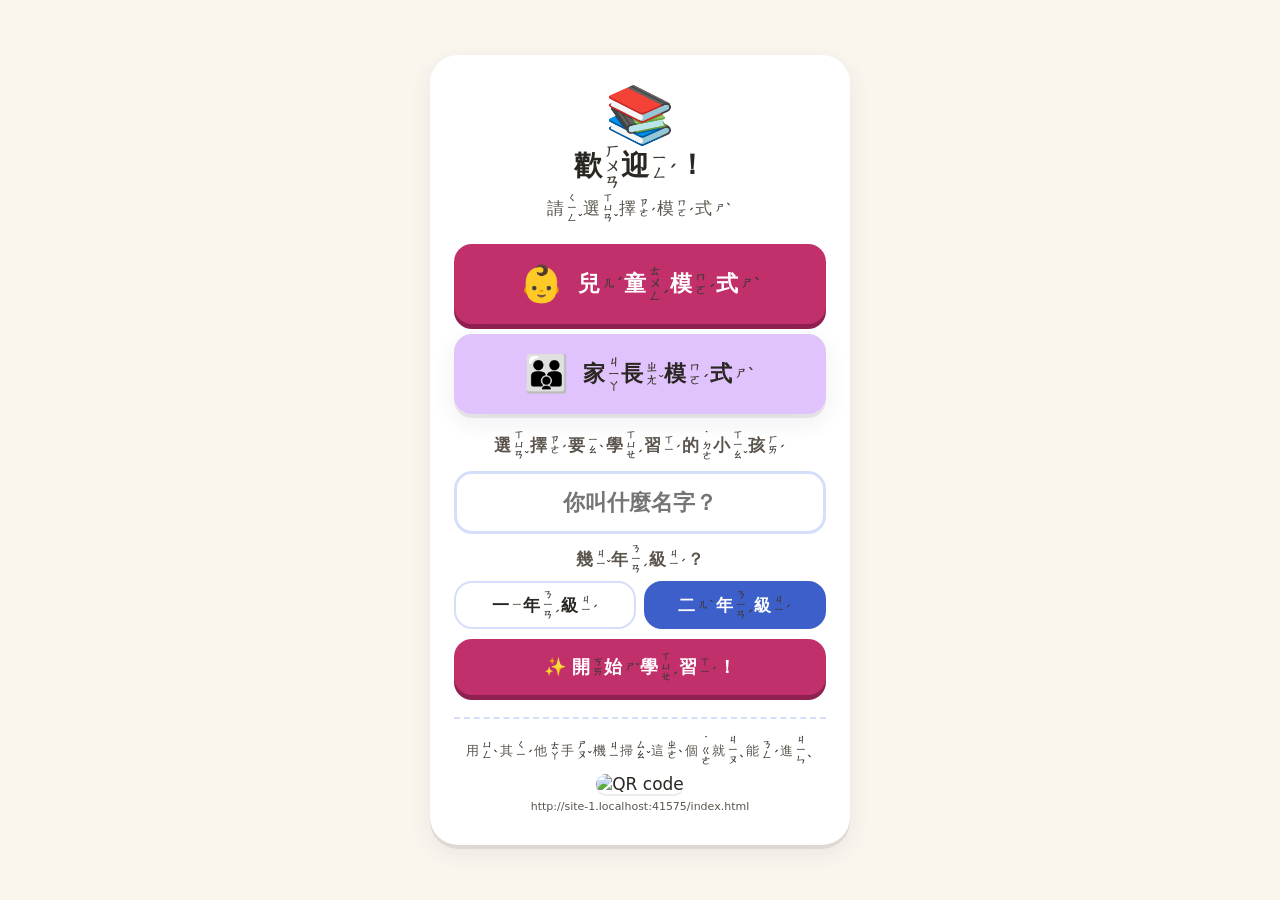
==== commit 4be6b67a: "一年級數學小A第14回原題卷（0的加法、加法練習，11/23考） Co-Authored-By: Claude Opus 5.5 <noreply@anthropic.com> Claude-Sess" ====
--- a/index.html
+++ b/index.html
@@ -6,35 +6,35 @@
   <meta name="theme-color" content="#ff6fa3" />
   <title>再興 英文・國語・數學 複習 📚</title>
   <link rel="icon" href="data:image/svg+xml,%3Csvg xmlns='http://www.w3.org/2000/svg' viewBox='0 0 100 100'%3E%3Ctext y='.9em' font-size='90'%3E📚%3C/text%3E%3C/svg%3E" />
-  <link rel="stylesheet" href="styles.css?v=20261118a" />
+  <link rel="stylesheet" href="styles.css?v=20261121a" />
 </head>
 <body>
   <div id="app"></div>
-  <script src="data-g1.js?v=20261118a"></script>
-  <script src="data.js?v=20261118a"></script>
-  <script src="data-zh.js?v=20261118a"></script>
-  <script src="data-math.js?v=20261118a"></script>
-  <script src="app.js?v=20261118a"></script>
-  <script src="sync.js?v=20261118a"></script>
-  <script src="modes-guard.js?v=20261118a"></script>
-  <script src="modes-play.js?v=20261118a"></script>
-  <script src="modes-extra.js?v=20261118a"></script>
-  <script src="modes-pen.js?v=20261118a"></script>
-  <script src="modes-zh.js?v=20261118a"></script>
-  <script src="modes-tone.js?v=20261118a"></script>
-  <script src="modes-bopo.js?v=20261118a"></script>
-  <script src="modes-zh2.js?v=20261118a"></script>
-  <script src="modes-games.js?v=20261118a"></script>
-  <script src="modes-learn.js?v=20261118a"></script>
-  <script src="modes-blocks.js?v=20261118a"></script>
-  <script src="modes-quest.js?v=20261118a"></script>
-  <script src="modes-night.js?v=20261118a"></script>
-  <script src="modes-math.js?v=20261118a"></script>
-  <script src="modes-math2.js?v=20261118a"></script>
-  <script src="modes-sheet.js?v=20261118a"></script>
-  <script src="data-midterm.js?v=20261118a"></script>
-  <script src="modes-midterm.js?v=20261118a"></script>
-  <script src="modes-teach.js?v=20261118a"></script>
-  <script src="parent.js?v=20261118a"></script>
+  <script src="data-g1.js?v=20261121a"></script>
+  <script src="data.js?v=20261121a"></script>
+  <script src="data-zh.js?v=20261121a"></script>
+  <script src="data-math.js?v=20261121a"></script>
+  <script src="app.js?v=20261121a"></script>
+  <script src="sync.js?v=20261121a"></script>
+  <script src="modes-guard.js?v=20261121a"></script>
+  <script src="modes-play.js?v=20261121a"></script>
+  <script src="modes-extra.js?v=20261121a"></script>
+  <script src="modes-pen.js?v=20261121a"></script>
+  <script src="modes-zh.js?v=20261121a"></script>
+  <script src="modes-tone.js?v=20261121a"></script>
+  <script src="modes-bopo.js?v=20261121a"></script>
+  <script src="modes-zh2.js?v=20261121a"></script>
+  <script src="modes-games.js?v=20261121a"></script>
+  <script src="modes-learn.js?v=20261121a"></script>
+  <script src="modes-blocks.js?v=20261121a"></script>
+  <script src="modes-quest.js?v=20261121a"></script>
+  <script src="modes-night.js?v=20261121a"></script>
+  <script src="modes-math.js?v=20261121a"></script>
+  <script src="modes-math2.js?v=20261121a"></script>
+  <script src="modes-sheet.js?v=20261121a"></script>
+  <script src="data-midterm.js?v=20261121a"></script>
+  <script src="modes-midterm.js?v=20261121a"></script>
+  <script src="modes-teach.js?v=20261121a"></script>
+  <script src="parent.js?v=20261121a"></script>
 </body>
 </html>
--- a/styles.css
+++ b/styles.css
@@ -3096,3 +3096,18 @@
 .dc-chip { min-height: 52px; min-width: 96px; padding: 8px 14px; border-radius: 14px; border: 3px solid var(--line); background: #fff; font-weight: 900; font-size: 18px; }
 .dc-chip--ok { border-color: var(--success); background: #eaf6f0; }
 .dc-chip--bad { border-color: var(--danger); background: #fde8e8; }
+
+/* 一上第14回：加加看 7+2=□、連連看算式、印好的加數 */
+.fs-calc { display: grid; grid-template-columns: repeat(auto-fill, minmax(150px, 1fr)); gap: 10px; }
+.fs-calc__q { display: flex; align-items: center; gap: 6px; background: #fff; border: 1px solid var(--line); border-radius: 12px; padding: 8px 10px; }
+.fs-calc__e { font-size: 24px; font-weight: 800; white-space: nowrap; }
+.fs-m3__expr { font-size: 24px; font-weight: 800; padding: 6px 10px; border: 2px solid var(--line); border-radius: 10px; background: #fff; white-space: nowrap; }
+.fs-blank--given { pointer-events: none; display: inline-flex; align-items: center; justify-content: center; font-weight: 800; }
+.fs-pair { display: grid; grid-template-columns: 1fr 1fr; gap: 8px; margin: 6px 0; }
+.fs-pair__box { min-height: 64px; border: 2px solid var(--line); border-radius: 14px; background: #fff; display: flex; align-items: center; justify-content: center; padding: 6px; text-align: center; }
+.fs-pair__box--empty { border-style: dashed; color: var(--muted, #6b6258); font-weight: 700; }
+.fs-pair__pics { font-size: 24px; line-height: 1.25; letter-spacing: 1px; overflow-wrap: anywhere; word-break: break-all; }
+.fs-calc { grid-template-columns: repeat(auto-fill, minmax(160px, 1fr)); }
+.fs-calc__q { gap: 4px; padding: 6px 8px; }
+.fs-calc__e { font-size: 21px; }
+.fs-calc .fs-blank { min-width: 48px; }
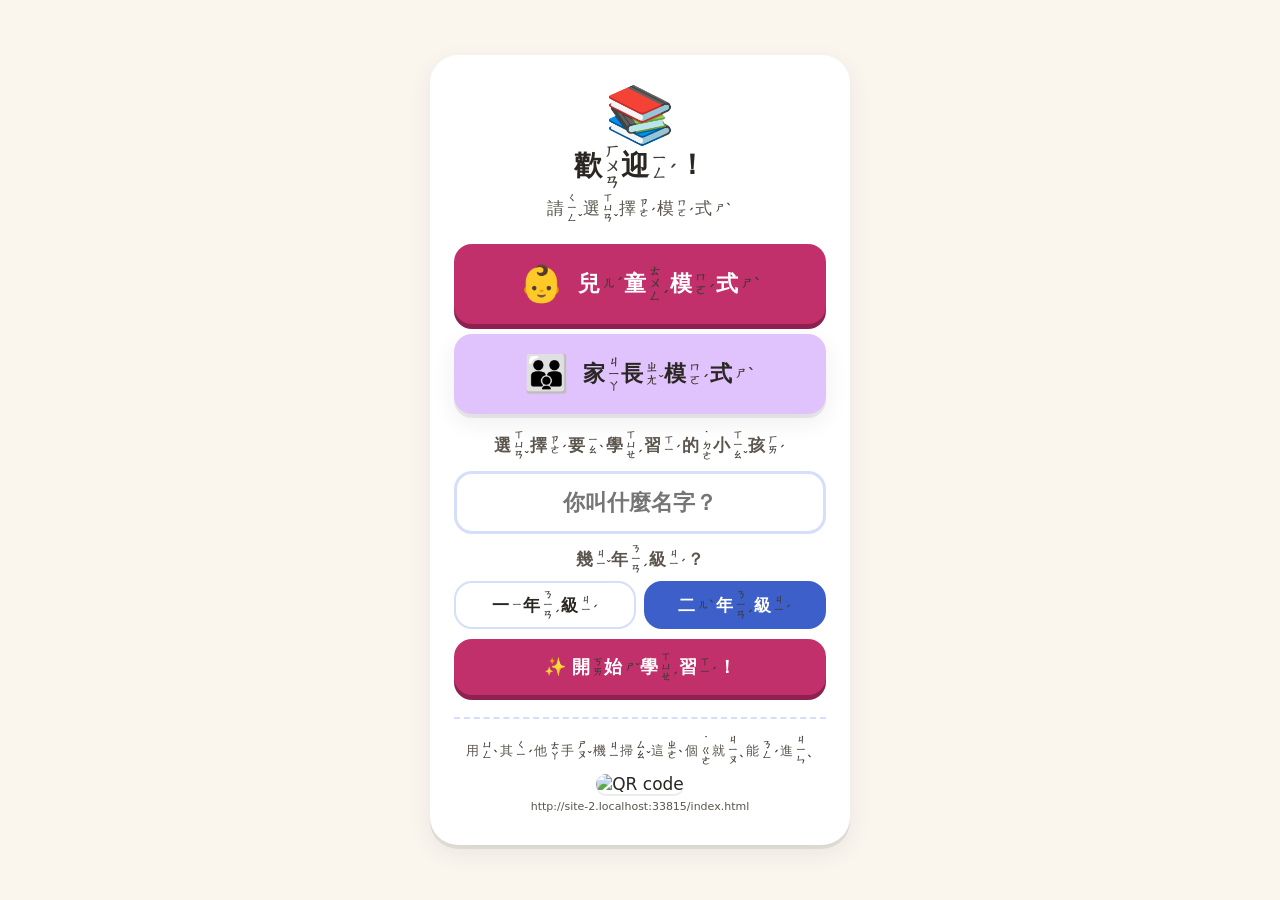
==== commit d07b19eb: "二年級九九乘法表：學一學、背誦過關、練習、整張表、模擬小考 Co-Authored-By: Claude Opus 5.5 <noreply@anthropic.com> Claude-Session" ====
--- a/index.html
+++ b/index.html
@@ -6,35 +6,36 @@
   <meta name="theme-color" content="#ff6fa3" />
   <title>再興 英文・國語・數學 複習 📚</title>
   <link rel="icon" href="data:image/svg+xml,%3Csvg xmlns='http://www.w3.org/2000/svg' viewBox='0 0 100 100'%3E%3Ctext y='.9em' font-size='90'%3E📚%3C/text%3E%3C/svg%3E" />
-  <link rel="stylesheet" href="styles.css?v=20261121a" />
+  <link rel="stylesheet" href="styles.css?v=20261122a" />
 </head>
 <body>
   <div id="app"></div>
-  <script src="data-g1.js?v=20261121a"></script>
-  <script src="data.js?v=20261121a"></script>
-  <script src="data-zh.js?v=20261121a"></script>
-  <script src="data-math.js?v=20261121a"></script>
-  <script src="app.js?v=20261121a"></script>
-  <script src="sync.js?v=20261121a"></script>
-  <script src="modes-guard.js?v=20261121a"></script>
-  <script src="modes-play.js?v=20261121a"></script>
-  <script src="modes-extra.js?v=20261121a"></script>
-  <script src="modes-pen.js?v=20261121a"></script>
-  <script src="modes-zh.js?v=20261121a"></script>
-  <script src="modes-tone.js?v=20261121a"></script>
-  <script src="modes-bopo.js?v=20261121a"></script>
-  <script src="modes-zh2.js?v=20261121a"></script>
-  <script src="modes-games.js?v=20261121a"></script>
-  <script src="modes-learn.js?v=20261121a"></script>
-  <script src="modes-blocks.js?v=20261121a"></script>
-  <script src="modes-quest.js?v=20261121a"></script>
-  <script src="modes-night.js?v=20261121a"></script>
-  <script src="modes-math.js?v=20261121a"></script>
-  <script src="modes-math2.js?v=20261121a"></script>
-  <script src="modes-sheet.js?v=20261121a"></script>
-  <script src="data-midterm.js?v=20261121a"></script>
-  <script src="modes-midterm.js?v=20261121a"></script>
-  <script src="modes-teach.js?v=20261121a"></script>
-  <script src="parent.js?v=20261121a"></script>
+  <script src="data-g1.js?v=20261122a"></script>
+  <script src="data.js?v=20261122a"></script>
+  <script src="data-zh.js?v=20261122a"></script>
+  <script src="data-math.js?v=20261122a"></script>
+  <script src="app.js?v=20261122a"></script>
+  <script src="sync.js?v=20261122a"></script>
+  <script src="modes-guard.js?v=20261122a"></script>
+  <script src="modes-play.js?v=20261122a"></script>
+  <script src="modes-extra.js?v=20261122a"></script>
+  <script src="modes-pen.js?v=20261122a"></script>
+  <script src="modes-zh.js?v=20261122a"></script>
+  <script src="modes-tone.js?v=20261122a"></script>
+  <script src="modes-bopo.js?v=20261122a"></script>
+  <script src="modes-zh2.js?v=20261122a"></script>
+  <script src="modes-games.js?v=20261122a"></script>
+  <script src="modes-learn.js?v=20261122a"></script>
+  <script src="modes-blocks.js?v=20261122a"></script>
+  <script src="modes-quest.js?v=20261122a"></script>
+  <script src="modes-night.js?v=20261122a"></script>
+  <script src="modes-math.js?v=20261122a"></script>
+  <script src="modes-math2.js?v=20261122a"></script>
+  <script src="modes-sheet.js?v=20261122a"></script>
+  <script src="data-midterm.js?v=20261122a"></script>
+  <script src="modes-midterm.js?v=20261122a"></script>
+  <script src="modes-times.js?v=20261122a"></script>
+  <script src="modes-teach.js?v=20261122a"></script>
+  <script src="parent.js?v=20261122a"></script>
 </body>
 </html>
--- a/styles.css
+++ b/styles.css
@@ -3111,3 +3111,42 @@
 .fs-calc__q { gap: 4px; padding: 6px 8px; }
 .fs-calc__e { font-size: 21px; }
 .fs-calc .fs-blank { min-width: 48px; }
+
+/* ✖️ 九九乘法表 #/times */
+.tt-grid { display: grid; grid-template-columns: repeat(auto-fill, minmax(160px, 1fr)); gap: 10px; margin: 10px 0; }
+.tt-card { background: #fff; border: 2px solid var(--line); border-radius: 16px; padding: 10px; display: flex; flex-direction: column; gap: 6px; }
+.tt-card--pass { border-color: var(--success); background: #f1faf5; }
+.tt-card__n { font-size: 20px; font-weight: 900; }
+.tt-card__sub { font-size: 14px; color: var(--muted, #6b6258); }
+.tt-card__btns { display: grid; grid-template-columns: repeat(3, 1fr); gap: 6px; }
+.tt-card__btns .btn { min-height: 44px; padding: 4px; font-size: 15px; }
+.tt-table { display: flex; flex-direction: column; gap: 6px; width: 100%; margin: 8px 0; }
+.tt-row { display: flex; align-items: center; justify-content: space-between; gap: 8px; flex-wrap: wrap; min-height: 52px; padding: 6px 12px; background: #fff; border: 2px solid var(--line); border-radius: 14px; text-align: left; font-size: 20px; font-weight: 800; }
+.tt-row--now { border-color: var(--accent); background: #fdeaf1; }
+.tt-row__eq { font-variant-numeric: tabular-nums; white-space: nowrap; }
+.tt-row__say { display: inline-flex; gap: 2px; }
+.tt-row__tail--hide:not(.tt-peek), .tt-row__ans--hide:not(.tt-peek) { visibility: hidden; }
+.tt-row__tail--hide:not(.tt-peek) { position: relative; }
+.tt-pic { margin: 10px 0; }
+.tt-dots { display: flex; flex-wrap: wrap; gap: 6px; justify-content: center; }
+.tt-dots__box { display: grid; grid-template-columns: repeat(3, 12px); gap: 3px; padding: 5px; border: 2px dashed #b9b0a3; border-radius: 10px; background: #fff; }
+.tt-dots__dot { width: 12px; height: 12px; border-radius: 50%; background: var(--primary); }
+.tt-dots__cap { width: 100%; text-align: center; font-weight: 800; margin-top: 4px; }
+.tt-tip { display: flex; align-items: center; justify-content: space-between; gap: 8px; padding: 8px 10px; margin: 6px 0; background: #fffbe8; border-radius: 12px; }
+.tt-next { display: grid; grid-template-columns: 1fr 1fr; gap: 10px; margin-top: 12px; }
+.tt-rrow { display: flex; align-items: center; gap: 10px; min-height: 48px; padding: 6px 12px; background: #fff; border: 1px solid var(--line); border-radius: 12px; font-size: 20px; font-weight: 800; flex-wrap: wrap; }
+.tt-rrow__no { color: var(--muted, #6b6258); min-width: 1.6em; }
+.tt-rrow__blank { color: #b9b0a3; letter-spacing: 2px; }
+.tt-rrow--ans .dc-chip { margin-left: auto; min-width: 60px; }
+.tt-timer { text-align: center; font-size: 22px; font-weight: 900; min-height: 30px; }
+.tt-chart__say { min-height: 56px; display: flex; align-items: center; justify-content: center; flex-wrap: wrap; font-size: 20px; font-weight: 800; padding: 6px; background: #fff; border-radius: 12px; border: 1px solid var(--line); margin-bottom: 8px; }
+.tt-chart { display: grid; grid-template-columns: repeat(10, minmax(0, 1fr)); gap: 3px; }
+.tt-chart__h { display: grid; place-items: center; font-weight: 900; color: var(--muted, #6b6258); min-height: 34px; }
+.tt-chart__c { min-height: 34px; padding: 0; border: 1px solid var(--line); border-radius: 8px; background: #fff; font-weight: 800; font-size: clamp(13px, 3.6vw, 20px); font-variant-numeric: tabular-nums; }
+.tt-chart__c--line { background: #eef2ff; }
+.tt-chart__c--on { background: var(--primary); color: #fff; border-color: var(--primary); }
+@media (min-width: 700px) { .tt-chart__c, .tt-chart__h { min-height: 52px; } .tt-dots__box { grid-template-columns: repeat(3, 16px); } .tt-dots__dot { width: 16px; height: 16px; } }
+.tt-rrow--ans { display: grid; grid-template-columns: 2em 1fr auto; }
+.tt-rrow__mid { display: flex; flex-wrap: wrap; align-items: center; gap: 2px 12px; }
+.tt-rrow__eq { color: var(--muted, #6b6258); font-size: 17px; }
+.tt-rrow--ans .dc-chip { margin-left: 0; min-height: 44px; min-width: 52px; }
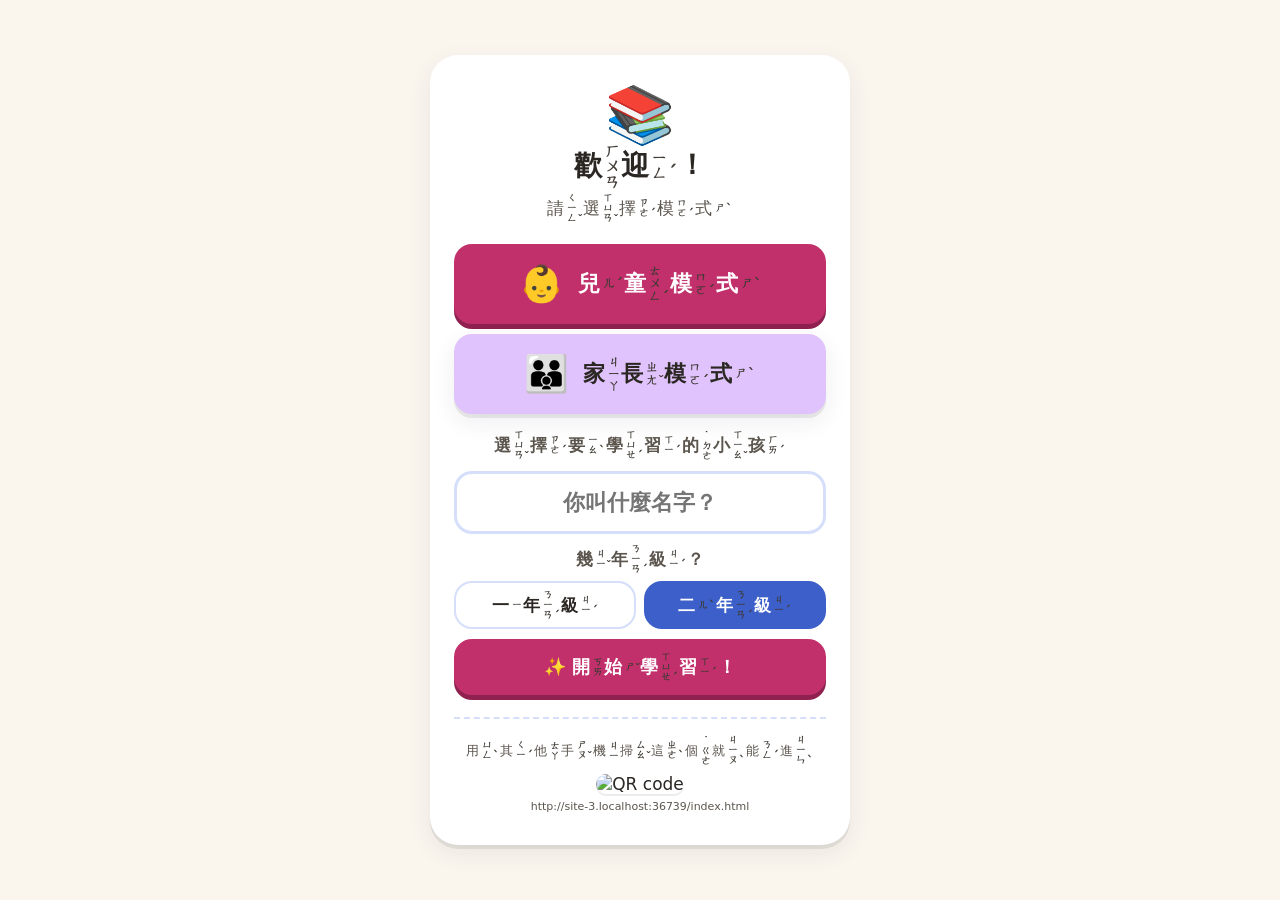
==== commit 204b226c: "考到一半保護：滑出去先問要不要離開，離開了答案留著可以接著寫 Co-Authored-By: Claude Opus 5.5 <noreply@anthropic.com> Claude-Sessio" ====
--- a/index.html
+++ b/index.html
@@ -6,36 +6,36 @@
   <meta name="theme-color" content="#ff6fa3" />
   <title>再興 英文・國語・數學 複習 📚</title>
   <link rel="icon" href="data:image/svg+xml,%3Csvg xmlns='http://www.w3.org/2000/svg' viewBox='0 0 100 100'%3E%3Ctext y='.9em' font-size='90'%3E📚%3C/text%3E%3C/svg%3E" />
-  <link rel="stylesheet" href="styles.css?v=20261122a" />
+  <link rel="stylesheet" href="styles.css?v=20261122b" />
 </head>
 <body>
   <div id="app"></div>
-  <script src="data-g1.js?v=20261122a"></script>
-  <script src="data.js?v=20261122a"></script>
-  <script src="data-zh.js?v=20261122a"></script>
-  <script src="data-math.js?v=20261122a"></script>
-  <script src="app.js?v=20261122a"></script>
-  <script src="sync.js?v=20261122a"></script>
-  <script src="modes-guard.js?v=20261122a"></script>
-  <script src="modes-play.js?v=20261122a"></script>
-  <script src="modes-extra.js?v=20261122a"></script>
-  <script src="modes-pen.js?v=20261122a"></script>
-  <script src="modes-zh.js?v=20261122a"></script>
-  <script src="modes-tone.js?v=20261122a"></script>
-  <script src="modes-bopo.js?v=20261122a"></script>
-  <script src="modes-zh2.js?v=20261122a"></script>
-  <script src="modes-games.js?v=20261122a"></script>
-  <script src="modes-learn.js?v=20261122a"></script>
-  <script src="modes-blocks.js?v=20261122a"></script>
-  <script src="modes-quest.js?v=20261122a"></script>
-  <script src="modes-night.js?v=20261122a"></script>
-  <script src="modes-math.js?v=20261122a"></script>
-  <script src="modes-math2.js?v=20261122a"></script>
-  <script src="modes-sheet.js?v=20261122a"></script>
-  <script src="data-midterm.js?v=20261122a"></script>
-  <script src="modes-midterm.js?v=20261122a"></script>
-  <script src="modes-times.js?v=20261122a"></script>
-  <script src="modes-teach.js?v=20261122a"></script>
-  <script src="parent.js?v=20261122a"></script>
+  <script src="data-g1.js?v=20261122b"></script>
+  <script src="data.js?v=20261122b"></script>
+  <script src="data-zh.js?v=20261122b"></script>
+  <script src="data-math.js?v=20261122b"></script>
+  <script src="app.js?v=20261122b"></script>
+  <script src="sync.js?v=20261122b"></script>
+  <script src="modes-guard.js?v=20261122b"></script>
+  <script src="modes-play.js?v=20261122b"></script>
+  <script src="modes-extra.js?v=20261122b"></script>
+  <script src="modes-pen.js?v=20261122b"></script>
+  <script src="modes-zh.js?v=20261122b"></script>
+  <script src="modes-tone.js?v=20261122b"></script>
+  <script src="modes-bopo.js?v=20261122b"></script>
+  <script src="modes-zh2.js?v=20261122b"></script>
+  <script src="modes-games.js?v=20261122b"></script>
+  <script src="modes-learn.js?v=20261122b"></script>
+  <script src="modes-blocks.js?v=20261122b"></script>
+  <script src="modes-quest.js?v=20261122b"></script>
+  <script src="modes-night.js?v=20261122b"></script>
+  <script src="modes-math.js?v=20261122b"></script>
+  <script src="modes-math2.js?v=20261122b"></script>
+  <script src="modes-sheet.js?v=20261122b"></script>
+  <script src="data-midterm.js?v=20261122b"></script>
+  <script src="modes-midterm.js?v=20261122b"></script>
+  <script src="modes-times.js?v=20261122b"></script>
+  <script src="modes-teach.js?v=20261122b"></script>
+  <script src="parent.js?v=20261122b"></script>
 </body>
 </html>
--- a/styles.css
+++ b/styles.css
@@ -3150,3 +3150,16 @@
 .tt-rrow__mid { display: flex; flex-wrap: wrap; align-items: center; gap: 2px 12px; }
 .tt-rrow__eq { color: var(--muted, #6b6258); font-size: 17px; }
 .tt-rrow--ans .dc-chip { margin-left: 0; min-height: 44px; min-width: 52px; }
+
+/* 📝 考到一半保護：離開確認、首頁繼續寫 */
+.exam-leave { position: fixed; inset: 0; z-index: 9999; background: rgba(42, 38, 34, .55); display: flex; align-items: center; justify-content: center; padding: 16px; }
+.exam-leave__card { width: min(440px, 100%); background: #fff; border-radius: 22px; padding: 22px 18px; text-align: center; box-shadow: 0 12px 40px rgba(0,0,0,.25); }
+.exam-leave__icon { font-size: 52px; }
+.exam-leave__title { font-size: calc(22px * var(--font-scale)); font-weight: 900; margin: 6px 0; }
+.exam-leave__sub { color: var(--muted, #6b6258); margin-bottom: 14px; }
+.exam-resume { display: flex; align-items: center; gap: 12px; width: 100%; text-align: left; padding: 14px 16px; margin-bottom: 12px; border-radius: 18px; border: 3px solid var(--accent); background: #fdeaf1; }
+.exam-resume__icon { font-size: 34px; }
+.exam-resume__body { flex: 1; }
+.exam-resume__title { font-weight: 900; font-size: calc(19px * var(--font-scale)); }
+.exam-resume__sub { font-size: 15px; color: var(--ink); }
+.exam-resume__go { font-size: 30px; font-weight: 900; color: var(--accent); }
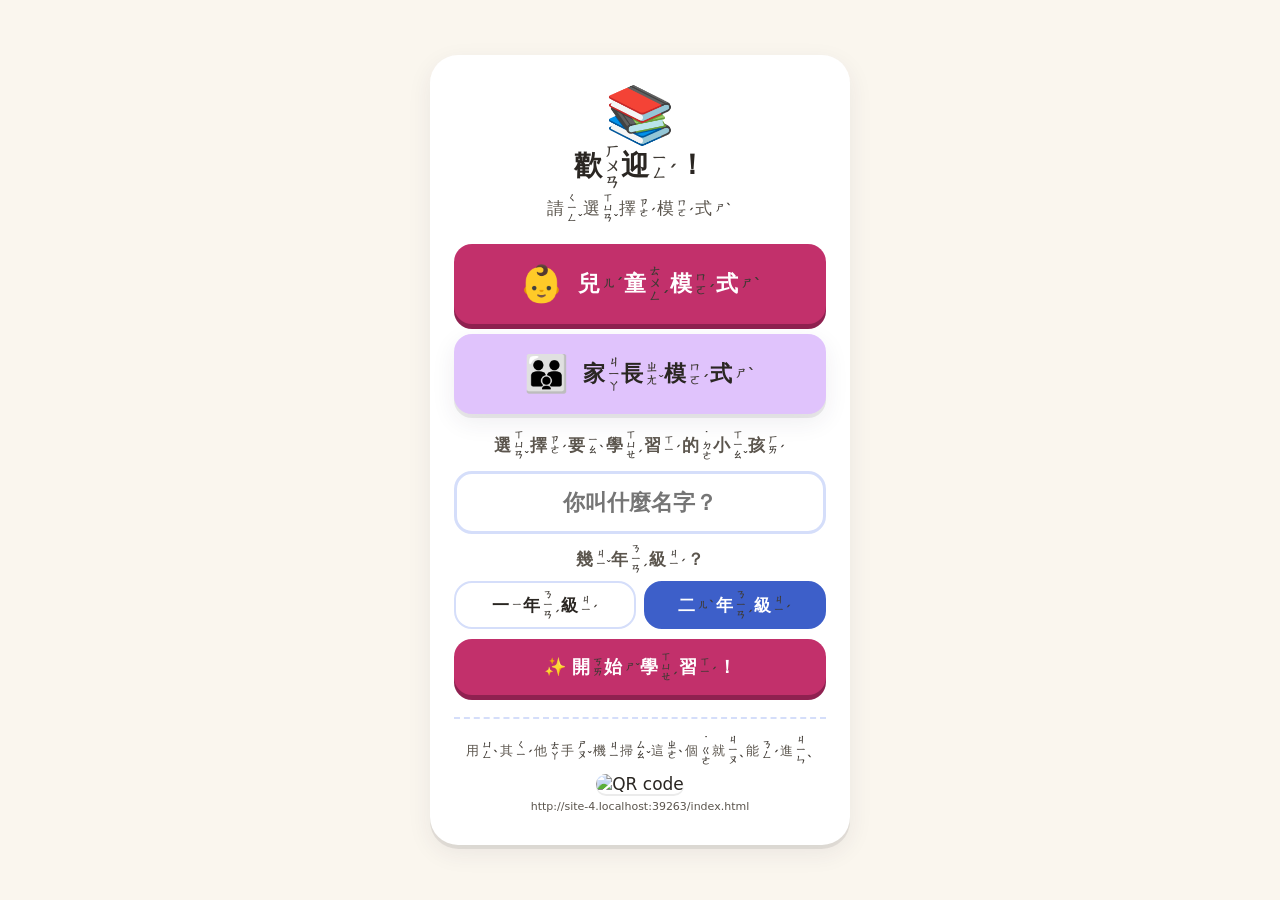
==== commit 90d4c7c8: "一年級數學小A第16回原題卷（減法算式、0的減法，11/30考） Co-Authored-By: Claude Opus 5.5 <noreply@anthropic.com> Claude-Sess" ====
--- a/index.html
+++ b/index.html
@@ -6,36 +6,36 @@
   <meta name="theme-color" content="#ff6fa3" />
   <title>再興 英文・國語・數學 複習 📚</title>
   <link rel="icon" href="data:image/svg+xml,%3Csvg xmlns='http://www.w3.org/2000/svg' viewBox='0 0 100 100'%3E%3Ctext y='.9em' font-size='90'%3E📚%3C/text%3E%3C/svg%3E" />
-  <link rel="stylesheet" href="styles.css?v=20261122b" />
+  <link rel="stylesheet" href="styles.css?v=20261128a" />
 </head>
 <body>
   <div id="app"></div>
-  <script src="data-g1.js?v=20261122b"></script>
-  <script src="data.js?v=20261122b"></script>
-  <script src="data-zh.js?v=20261122b"></script>
-  <script src="data-math.js?v=20261122b"></script>
-  <script src="app.js?v=20261122b"></script>
-  <script src="sync.js?v=20261122b"></script>
-  <script src="modes-guard.js?v=20261122b"></script>
-  <script src="modes-play.js?v=20261122b"></script>
-  <script src="modes-extra.js?v=20261122b"></script>
-  <script src="modes-pen.js?v=20261122b"></script>
-  <script src="modes-zh.js?v=20261122b"></script>
-  <script src="modes-tone.js?v=20261122b"></script>
-  <script src="modes-bopo.js?v=20261122b"></script>
-  <script src="modes-zh2.js?v=20261122b"></script>
-  <script src="modes-games.js?v=20261122b"></script>
-  <script src="modes-learn.js?v=20261122b"></script>
-  <script src="modes-blocks.js?v=20261122b"></script>
-  <script src="modes-quest.js?v=20261122b"></script>
-  <script src="modes-night.js?v=20261122b"></script>
-  <script src="modes-math.js?v=20261122b"></script>
-  <script src="modes-math2.js?v=20261122b"></script>
-  <script src="modes-sheet.js?v=20261122b"></script>
-  <script src="data-midterm.js?v=20261122b"></script>
-  <script src="modes-midterm.js?v=20261122b"></script>
-  <script src="modes-times.js?v=20261122b"></script>
-  <script src="modes-teach.js?v=20261122b"></script>
-  <script src="parent.js?v=20261122b"></script>
+  <script src="data-g1.js?v=20261128a"></script>
+  <script src="data.js?v=20261128a"></script>
+  <script src="data-zh.js?v=20261128a"></script>
+  <script src="data-math.js?v=20261128a"></script>
+  <script src="app.js?v=20261128a"></script>
+  <script src="sync.js?v=20261128a"></script>
+  <script src="modes-guard.js?v=20261128a"></script>
+  <script src="modes-play.js?v=20261128a"></script>
+  <script src="modes-extra.js?v=20261128a"></script>
+  <script src="modes-pen.js?v=20261128a"></script>
+  <script src="modes-zh.js?v=20261128a"></script>
+  <script src="modes-tone.js?v=20261128a"></script>
+  <script src="modes-bopo.js?v=20261128a"></script>
+  <script src="modes-zh2.js?v=20261128a"></script>
+  <script src="modes-games.js?v=20261128a"></script>
+  <script src="modes-learn.js?v=20261128a"></script>
+  <script src="modes-blocks.js?v=20261128a"></script>
+  <script src="modes-quest.js?v=20261128a"></script>
+  <script src="modes-night.js?v=20261128a"></script>
+  <script src="modes-math.js?v=20261128a"></script>
+  <script src="modes-math2.js?v=20261128a"></script>
+  <script src="modes-sheet.js?v=20261128a"></script>
+  <script src="data-midterm.js?v=20261128a"></script>
+  <script src="modes-midterm.js?v=20261128a"></script>
+  <script src="modes-times.js?v=20261128a"></script>
+  <script src="modes-teach.js?v=20261128a"></script>
+  <script src="parent.js?v=20261128a"></script>
 </body>
 </html>
--- a/styles.css
+++ b/styles.css
@@ -3163,3 +3163,9 @@
 .exam-resume__title { font-weight: 900; font-size: calc(19px * var(--font-scale)); }
 .exam-resume__sub { font-size: 15px; color: var(--ink); }
 .exam-resume__go { font-size: 30px; font-weight: 900; color: var(--accent); }
+
+/* 一上第16回：畫掉的圖、先畫○再畫掉 */
+.fs-strike { display: flex; flex-wrap: wrap; gap: 6px; margin: 6px 0; font-size: 30px; }
+.fs-strike__i { position: relative; display: inline-block; line-height: 1.1; }
+.fs-strike__i--x::after { content: ""; position: absolute; left: -2px; right: -2px; top: 50%; border-top: 4px solid var(--accent); transform: rotate(-45deg); }
+.fs-draw__slot--x::before { content: ""; position: absolute; left: 0; top: 21px; width: 30px; border-top: 3px solid var(--accent); transform: rotate(-45deg); z-index: 1; }
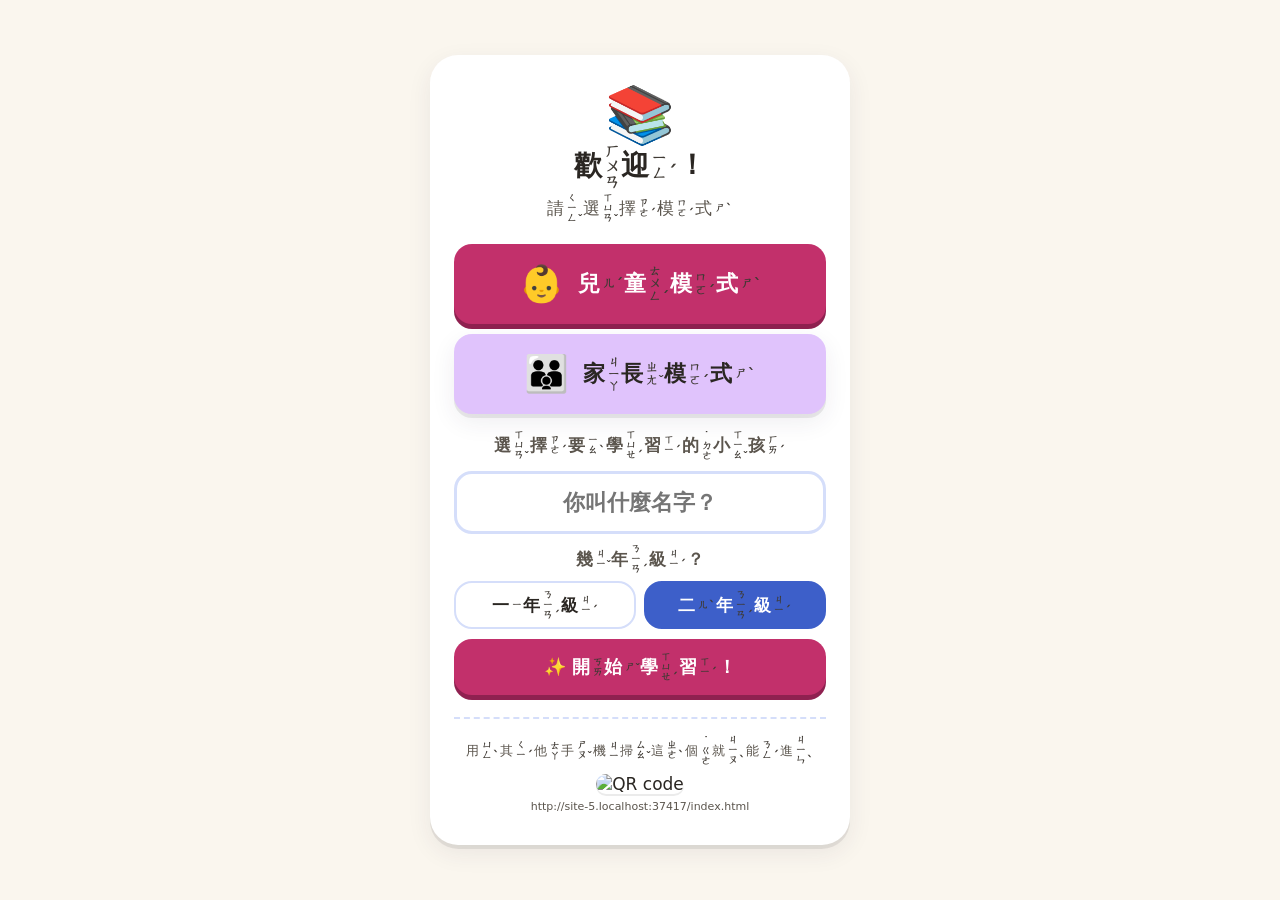
==== commit 35e190c7: "二年級數學第7單元乘法、第8單元幾時幾分（隨堂演練原題＋練習題型、時鐘圖）；修好單元標題注音錯位 Co-Authored-By: Claude Opus 5.5 <noreply@anthropic." ====
--- a/index.html
+++ b/index.html
@@ -6,36 +6,37 @@
   <meta name="theme-color" content="#ff6fa3" />
   <title>再興 英文・國語・數學 複習 📚</title>
   <link rel="icon" href="data:image/svg+xml,%3Csvg xmlns='http://www.w3.org/2000/svg' viewBox='0 0 100 100'%3E%3Ctext y='.9em' font-size='90'%3E📚%3C/text%3E%3C/svg%3E" />
-  <link rel="stylesheet" href="styles.css?v=20261128a" />
+  <link rel="stylesheet" href="styles.css?v=20261128b" />
 </head>
 <body>
   <div id="app"></div>
-  <script src="data-g1.js?v=20261128a"></script>
-  <script src="data.js?v=20261128a"></script>
-  <script src="data-zh.js?v=20261128a"></script>
-  <script src="data-math.js?v=20261128a"></script>
-  <script src="app.js?v=20261128a"></script>
-  <script src="sync.js?v=20261128a"></script>
-  <script src="modes-guard.js?v=20261128a"></script>
-  <script src="modes-play.js?v=20261128a"></script>
-  <script src="modes-extra.js?v=20261128a"></script>
-  <script src="modes-pen.js?v=20261128a"></script>
-  <script src="modes-zh.js?v=20261128a"></script>
-  <script src="modes-tone.js?v=20261128a"></script>
-  <script src="modes-bopo.js?v=20261128a"></script>
-  <script src="modes-zh2.js?v=20261128a"></script>
-  <script src="modes-games.js?v=20261128a"></script>
-  <script src="modes-learn.js?v=20261128a"></script>
-  <script src="modes-blocks.js?v=20261128a"></script>
-  <script src="modes-quest.js?v=20261128a"></script>
-  <script src="modes-night.js?v=20261128a"></script>
-  <script src="modes-math.js?v=20261128a"></script>
-  <script src="modes-math2.js?v=20261128a"></script>
-  <script src="modes-sheet.js?v=20261128a"></script>
-  <script src="data-midterm.js?v=20261128a"></script>
-  <script src="modes-midterm.js?v=20261128a"></script>
-  <script src="modes-times.js?v=20261128a"></script>
-  <script src="modes-teach.js?v=20261128a"></script>
-  <script src="parent.js?v=20261128a"></script>
+  <script src="data-g1.js?v=20261128b"></script>
+  <script src="data.js?v=20261128b"></script>
+  <script src="data-zh.js?v=20261128b"></script>
+  <script src="data-math.js?v=20261128b"></script>
+  <script src="app.js?v=20261128b"></script>
+  <script src="sync.js?v=20261128b"></script>
+  <script src="modes-guard.js?v=20261128b"></script>
+  <script src="modes-play.js?v=20261128b"></script>
+  <script src="modes-extra.js?v=20261128b"></script>
+  <script src="modes-pen.js?v=20261128b"></script>
+  <script src="modes-zh.js?v=20261128b"></script>
+  <script src="modes-tone.js?v=20261128b"></script>
+  <script src="modes-bopo.js?v=20261128b"></script>
+  <script src="modes-zh2.js?v=20261128b"></script>
+  <script src="modes-games.js?v=20261128b"></script>
+  <script src="modes-learn.js?v=20261128b"></script>
+  <script src="modes-blocks.js?v=20261128b"></script>
+  <script src="modes-quest.js?v=20261128b"></script>
+  <script src="modes-night.js?v=20261128b"></script>
+  <script src="modes-math.js?v=20261128b"></script>
+  <script src="modes-math2.js?v=20261128b"></script>
+  <script src="modes-sheet.js?v=20261128b"></script>
+  <script src="data-midterm.js?v=20261128b"></script>
+  <script src="modes-midterm.js?v=20261128b"></script>
+  <script src="modes-g2u78.js?v=20261128b"></script>
+  <script src="modes-times.js?v=20261128b"></script>
+  <script src="modes-teach.js?v=20261128b"></script>
+  <script src="parent.js?v=20261128b"></script>
 </body>
 </html>
--- a/styles.css
+++ b/styles.css
@@ -3169,3 +3169,13 @@
 .fs-strike__i { position: relative; display: inline-block; line-height: 1.1; }
 .fs-strike__i--x::after { content: ""; position: absolute; left: -2px; right: -2px; top: 50%; border-top: 4px solid var(--accent); transform: rotate(-45deg); }
 .fs-draw__slot--x::before { content: ""; position: absolute; left: 0; top: 21px; width: 30px; border-top: 3px solid var(--accent); transform: rotate(-45deg); z-index: 1; }
+
+/* 二年級第7、8單元：時鐘、乘法的圖 */
+.ck { display: block; margin: 0 auto; max-width: 100%; height: auto; }
+.ck-row { display: flex; flex-wrap: wrap; gap: 8px; justify-content: center; align-items: center; }
+.ck-wrap { display: flex; flex-direction: column; align-items: center; gap: 2px; }
+.ck-label { font-weight: 800; font-size: 16px; }
+.ck-arrow { font-size: 26px; font-weight: 900; color: var(--muted, #6b6258); }
+.mul-groups { display: flex; flex-wrap: wrap; gap: 8px; justify-content: center; }
+.mul-groups__g { padding: 4px 8px; border: 2px dashed #b9b0a3; border-radius: 12px; background: #fff; font-size: 26px; }
+@media (min-width: 700px) { .ck-row .ck { width: 150px; height: 150px; } }
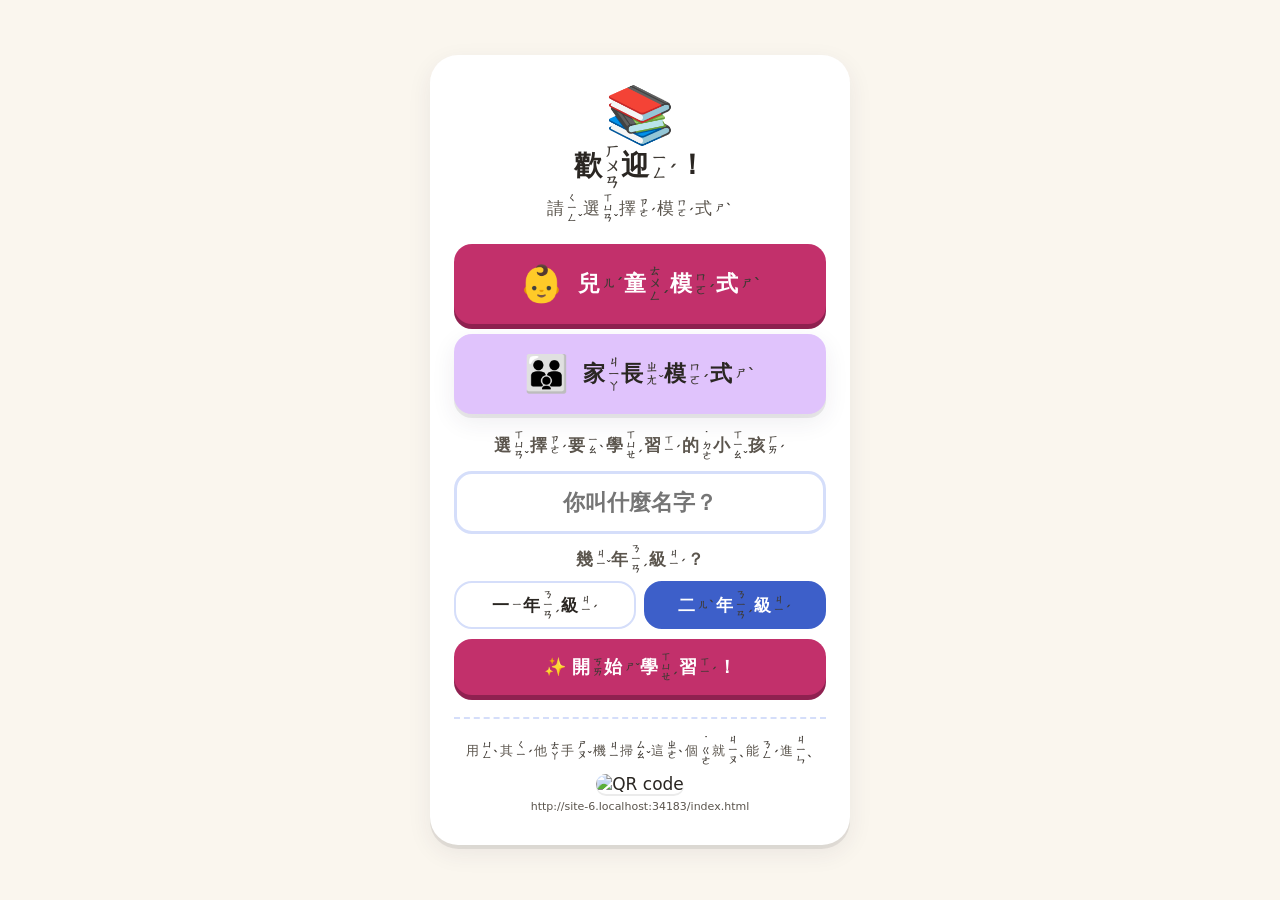
==== commit 8b1bf119: "二年級第7、8單元原題卷改成跟隨堂演練一樣的版面（( ) 在句子裡、算式＋答、鐘面、連連看）；單元 id 改 m7/m8 Co-Authored-By: Claude Opus 5.5 <norepl" ====
--- a/index.html
+++ b/index.html
@@ -6,37 +6,37 @@
   <meta name="theme-color" content="#ff6fa3" />
   <title>再興 英文・國語・數學 複習 📚</title>
   <link rel="icon" href="data:image/svg+xml,%3Csvg xmlns='http://www.w3.org/2000/svg' viewBox='0 0 100 100'%3E%3Ctext y='.9em' font-size='90'%3E📚%3C/text%3E%3C/svg%3E" />
-  <link rel="stylesheet" href="styles.css?v=20261128b" />
+  <link rel="stylesheet" href="styles.css?v=20261128c" />
 </head>
 <body>
   <div id="app"></div>
-  <script src="data-g1.js?v=20261128b"></script>
-  <script src="data.js?v=20261128b"></script>
-  <script src="data-zh.js?v=20261128b"></script>
-  <script src="data-math.js?v=20261128b"></script>
-  <script src="app.js?v=20261128b"></script>
-  <script src="sync.js?v=20261128b"></script>
-  <script src="modes-guard.js?v=20261128b"></script>
-  <script src="modes-play.js?v=20261128b"></script>
-  <script src="modes-extra.js?v=20261128b"></script>
-  <script src="modes-pen.js?v=20261128b"></script>
-  <script src="modes-zh.js?v=20261128b"></script>
-  <script src="modes-tone.js?v=20261128b"></script>
-  <script src="modes-bopo.js?v=20261128b"></script>
-  <script src="modes-zh2.js?v=20261128b"></script>
-  <script src="modes-games.js?v=20261128b"></script>
-  <script src="modes-learn.js?v=20261128b"></script>
-  <script src="modes-blocks.js?v=20261128b"></script>
-  <script src="modes-quest.js?v=20261128b"></script>
-  <script src="modes-night.js?v=20261128b"></script>
-  <script src="modes-math.js?v=20261128b"></script>
-  <script src="modes-math2.js?v=20261128b"></script>
-  <script src="modes-sheet.js?v=20261128b"></script>
-  <script src="data-midterm.js?v=20261128b"></script>
-  <script src="modes-midterm.js?v=20261128b"></script>
-  <script src="modes-g2u78.js?v=20261128b"></script>
-  <script src="modes-times.js?v=20261128b"></script>
-  <script src="modes-teach.js?v=20261128b"></script>
-  <script src="parent.js?v=20261128b"></script>
+  <script src="data-g1.js?v=20261128c"></script>
+  <script src="data.js?v=20261128c"></script>
+  <script src="data-zh.js?v=20261128c"></script>
+  <script src="data-math.js?v=20261128c"></script>
+  <script src="app.js?v=20261128c"></script>
+  <script src="sync.js?v=20261128c"></script>
+  <script src="modes-guard.js?v=20261128c"></script>
+  <script src="modes-play.js?v=20261128c"></script>
+  <script src="modes-extra.js?v=20261128c"></script>
+  <script src="modes-pen.js?v=20261128c"></script>
+  <script src="modes-zh.js?v=20261128c"></script>
+  <script src="modes-tone.js?v=20261128c"></script>
+  <script src="modes-bopo.js?v=20261128c"></script>
+  <script src="modes-zh2.js?v=20261128c"></script>
+  <script src="modes-games.js?v=20261128c"></script>
+  <script src="modes-learn.js?v=20261128c"></script>
+  <script src="modes-blocks.js?v=20261128c"></script>
+  <script src="modes-quest.js?v=20261128c"></script>
+  <script src="modes-night.js?v=20261128c"></script>
+  <script src="modes-math.js?v=20261128c"></script>
+  <script src="modes-math2.js?v=20261128c"></script>
+  <script src="modes-sheet.js?v=20261128c"></script>
+  <script src="data-midterm.js?v=20261128c"></script>
+  <script src="modes-midterm.js?v=20261128c"></script>
+  <script src="modes-g2u78.js?v=20261128c"></script>
+  <script src="modes-times.js?v=20261128c"></script>
+  <script src="modes-teach.js?v=20261128c"></script>
+  <script src="parent.js?v=20261128c"></script>
 </body>
 </html>
--- a/styles.css
+++ b/styles.css
@@ -3179,3 +3179,29 @@
 .mul-groups { display: flex; flex-wrap: wrap; gap: 8px; justify-content: center; }
 .mul-groups__g { padding: 4px 8px; border: 2px dashed #b9b0a3; border-radius: 12px; background: #fff; font-size: 26px; }
 @media (min-width: 700px) { .ck-row .ck { width: 150px; height: 150px; } }
+
+/* 📄 二年級隨堂演練原題卷（版面照書） */
+.fs-g2__body { display: flex; flex-direction: column; gap: 8px; align-items: center; }
+.fs-g2__body--side { flex-direction: row; flex-wrap: wrap; align-items: center; justify-content: center; }
+.fs-g2__pic { flex: 0 0 auto; text-align: center; font-size: 26px; }
+.fs-g2__lines { display: flex; flex-direction: column; gap: 4px; min-width: 0; width: 100%; }
+.fs-g2__body--side .fs-g2__lines { flex: 1 1 220px; width: auto; }
+.fs-g2 .fs-line { flex-wrap: wrap; row-gap: 6px; font-size: calc(19px * var(--font-scale)); }
+.fs-dial { position: relative; width: min(300px, 86vw); aspect-ratio: 1; margin: 6px auto; }
+.fs-dial .ck { position: absolute; inset: 14%; width: 72% !important; height: 72% !important; }
+.fs-dial__box { position: absolute; transform: translate(-50%, -50%); min-width: 50px; }
+.fs-pick { display: flex; flex-wrap: wrap; gap: 10px; justify-content: center; }
+.fs-pick__item { display: flex; flex-direction: column; align-items: center; gap: 4px; border: 1px solid var(--line); border-radius: 12px; padding: 6px; background: #fff; }
+.fs-pick__top { display: flex; justify-content: space-between; align-items: center; width: 100%; font-size: 22px; font-weight: 800; }
+.fs-pick__box { width: 44px; height: 44px; border: 2px solid #4a443e; background: #fff; font-size: 28px; font-weight: 900; color: var(--primary); padding: 0; }
+.fs-pick__box--paren { border: 0; width: 52px; }
+.fs-pick__paren { font-size: 26px; display: flex; align-items: center; }
+.fs-pick__box--ans { background: #eaf6f0; color: var(--success); }
+.fs-pick__box--ans:empty::after { content: "✓"; }
+.fs-pick__box--bad { background: #fde8e8; color: var(--danger); }
+.fs-op .fs-blank__v { font-size: 24px; font-weight: 900; }
+.fs-pad--big .fs-pad__keys { grid-template-columns: repeat(5, 1fr); }
+.fs-pad__top { display: flex; justify-content: center; padding: 4px; }
+.fs-pad__disp { min-width: 90px; min-height: 44px; padding: 2px 12px; border: 2px solid var(--primary); border-radius: 10px; background: #fff; font-size: 28px; font-weight: 900; text-align: center; }
+.fs-pad__key--ok { background: var(--success); color: #fff; }
+.fs-m3__expr { white-space: normal; overflow-wrap: anywhere; } .fs-g2 ~ .fs-m3 .fs-m3__expr, .fs-m3 .fs-m3__expr { font-size: clamp(16px, 4.2vw, 22px); }
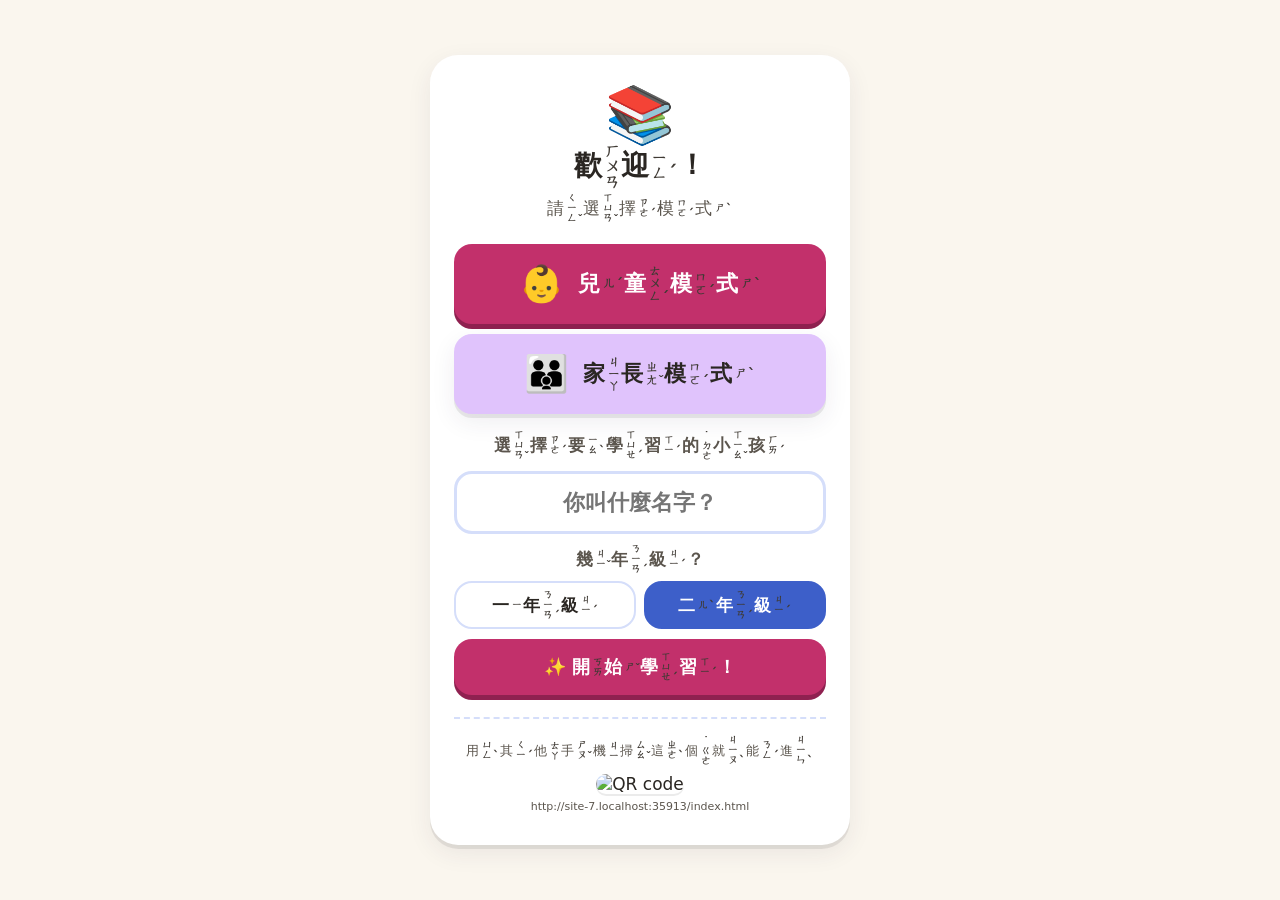
==== commit 9c883877: "首頁英文卡加 ‹ › 換週：可以挑要背哪一週 Co-Authored-By: Claude Opus 5.5 <noreply@anthropic.com> Claude-Session: https" ====
--- a/index.html
+++ b/index.html
@@ -6,37 +6,37 @@
   <meta name="theme-color" content="#ff6fa3" />
   <title>再興 英文・國語・數學 複習 📚</title>
   <link rel="icon" href="data:image/svg+xml,%3Csvg xmlns='http://www.w3.org/2000/svg' viewBox='0 0 100 100'%3E%3Ctext y='.9em' font-size='90'%3E📚%3C/text%3E%3C/svg%3E" />
-  <link rel="stylesheet" href="styles.css?v=20261128c" />
+  <link rel="stylesheet" href="styles.css?v=20261128d" />
 </head>
 <body>
   <div id="app"></div>
-  <script src="data-g1.js?v=20261128c"></script>
-  <script src="data.js?v=20261128c"></script>
-  <script src="data-zh.js?v=20261128c"></script>
-  <script src="data-math.js?v=20261128c"></script>
-  <script src="app.js?v=20261128c"></script>
-  <script src="sync.js?v=20261128c"></script>
-  <script src="modes-guard.js?v=20261128c"></script>
-  <script src="modes-play.js?v=20261128c"></script>
-  <script src="modes-extra.js?v=20261128c"></script>
-  <script src="modes-pen.js?v=20261128c"></script>
-  <script src="modes-zh.js?v=20261128c"></script>
-  <script src="modes-tone.js?v=20261128c"></script>
-  <script src="modes-bopo.js?v=20261128c"></script>
-  <script src="modes-zh2.js?v=20261128c"></script>
-  <script src="modes-games.js?v=20261128c"></script>
-  <script src="modes-learn.js?v=20261128c"></script>
-  <script src="modes-blocks.js?v=20261128c"></script>
-  <script src="modes-quest.js?v=20261128c"></script>
-  <script src="modes-night.js?v=20261128c"></script>
-  <script src="modes-math.js?v=20261128c"></script>
-  <script src="modes-math2.js?v=20261128c"></script>
-  <script src="modes-sheet.js?v=20261128c"></script>
-  <script src="data-midterm.js?v=20261128c"></script>
-  <script src="modes-midterm.js?v=20261128c"></script>
-  <script src="modes-g2u78.js?v=20261128c"></script>
-  <script src="modes-times.js?v=20261128c"></script>
-  <script src="modes-teach.js?v=20261128c"></script>
-  <script src="parent.js?v=20261128c"></script>
+  <script src="data-g1.js?v=20261128d"></script>
+  <script src="data.js?v=20261128d"></script>
+  <script src="data-zh.js?v=20261128d"></script>
+  <script src="data-math.js?v=20261128d"></script>
+  <script src="app.js?v=20261128d"></script>
+  <script src="sync.js?v=20261128d"></script>
+  <script src="modes-guard.js?v=20261128d"></script>
+  <script src="modes-play.js?v=20261128d"></script>
+  <script src="modes-extra.js?v=20261128d"></script>
+  <script src="modes-pen.js?v=20261128d"></script>
+  <script src="modes-zh.js?v=20261128d"></script>
+  <script src="modes-tone.js?v=20261128d"></script>
+  <script src="modes-bopo.js?v=20261128d"></script>
+  <script src="modes-zh2.js?v=20261128d"></script>
+  <script src="modes-games.js?v=20261128d"></script>
+  <script src="modes-learn.js?v=20261128d"></script>
+  <script src="modes-blocks.js?v=20261128d"></script>
+  <script src="modes-quest.js?v=20261128d"></script>
+  <script src="modes-night.js?v=20261128d"></script>
+  <script src="modes-math.js?v=20261128d"></script>
+  <script src="modes-math2.js?v=20261128d"></script>
+  <script src="modes-sheet.js?v=20261128d"></script>
+  <script src="data-midterm.js?v=20261128d"></script>
+  <script src="modes-midterm.js?v=20261128d"></script>
+  <script src="modes-g2u78.js?v=20261128d"></script>
+  <script src="modes-times.js?v=20261128d"></script>
+  <script src="modes-teach.js?v=20261128d"></script>
+  <script src="parent.js?v=20261128d"></script>
 </body>
 </html>
--- a/styles.css
+++ b/styles.css
@@ -3205,3 +3205,12 @@
 .fs-pad__disp { min-width: 90px; min-height: 44px; padding: 2px 12px; border: 2px solid var(--primary); border-radius: 10px; background: #fff; font-size: 28px; font-weight: 900; text-align: center; }
 .fs-pad__key--ok { background: var(--success); color: #fff; }
 .fs-m3__expr { white-space: normal; overflow-wrap: anywhere; } .fs-g2 ~ .fs-m3 .fs-m3__expr, .fs-m3 .fs-m3__expr { font-size: clamp(16px, 4.2vw, 22px); }
+
+/* 首頁英文卡：換週 */
+.wk-nav { display: flex; align-items: center; gap: 6px; }
+.wk-nav__head { flex: 1; min-width: 0; text-align: center; }
+.wk-nav__btn { flex: 0 0 48px; height: 48px; border-radius: 50%; border: 2px solid var(--line); background: #fff; font-size: 30px; font-weight: 900; line-height: 1; color: var(--primary); }
+.wk-nav__btn:disabled { opacity: .3; }
+.wk-chips { display: flex; flex-wrap: wrap; gap: 8px; justify-content: center; margin: 6px 0 10px; }
+.wk-chip { min-height: 44px; padding: 6px 14px; border-radius: 999px; border: 2px solid var(--line); background: #fff; font-weight: 800; font-size: 15px; }
+.wk-chip--now { border-color: var(--primary); color: var(--primary); }
